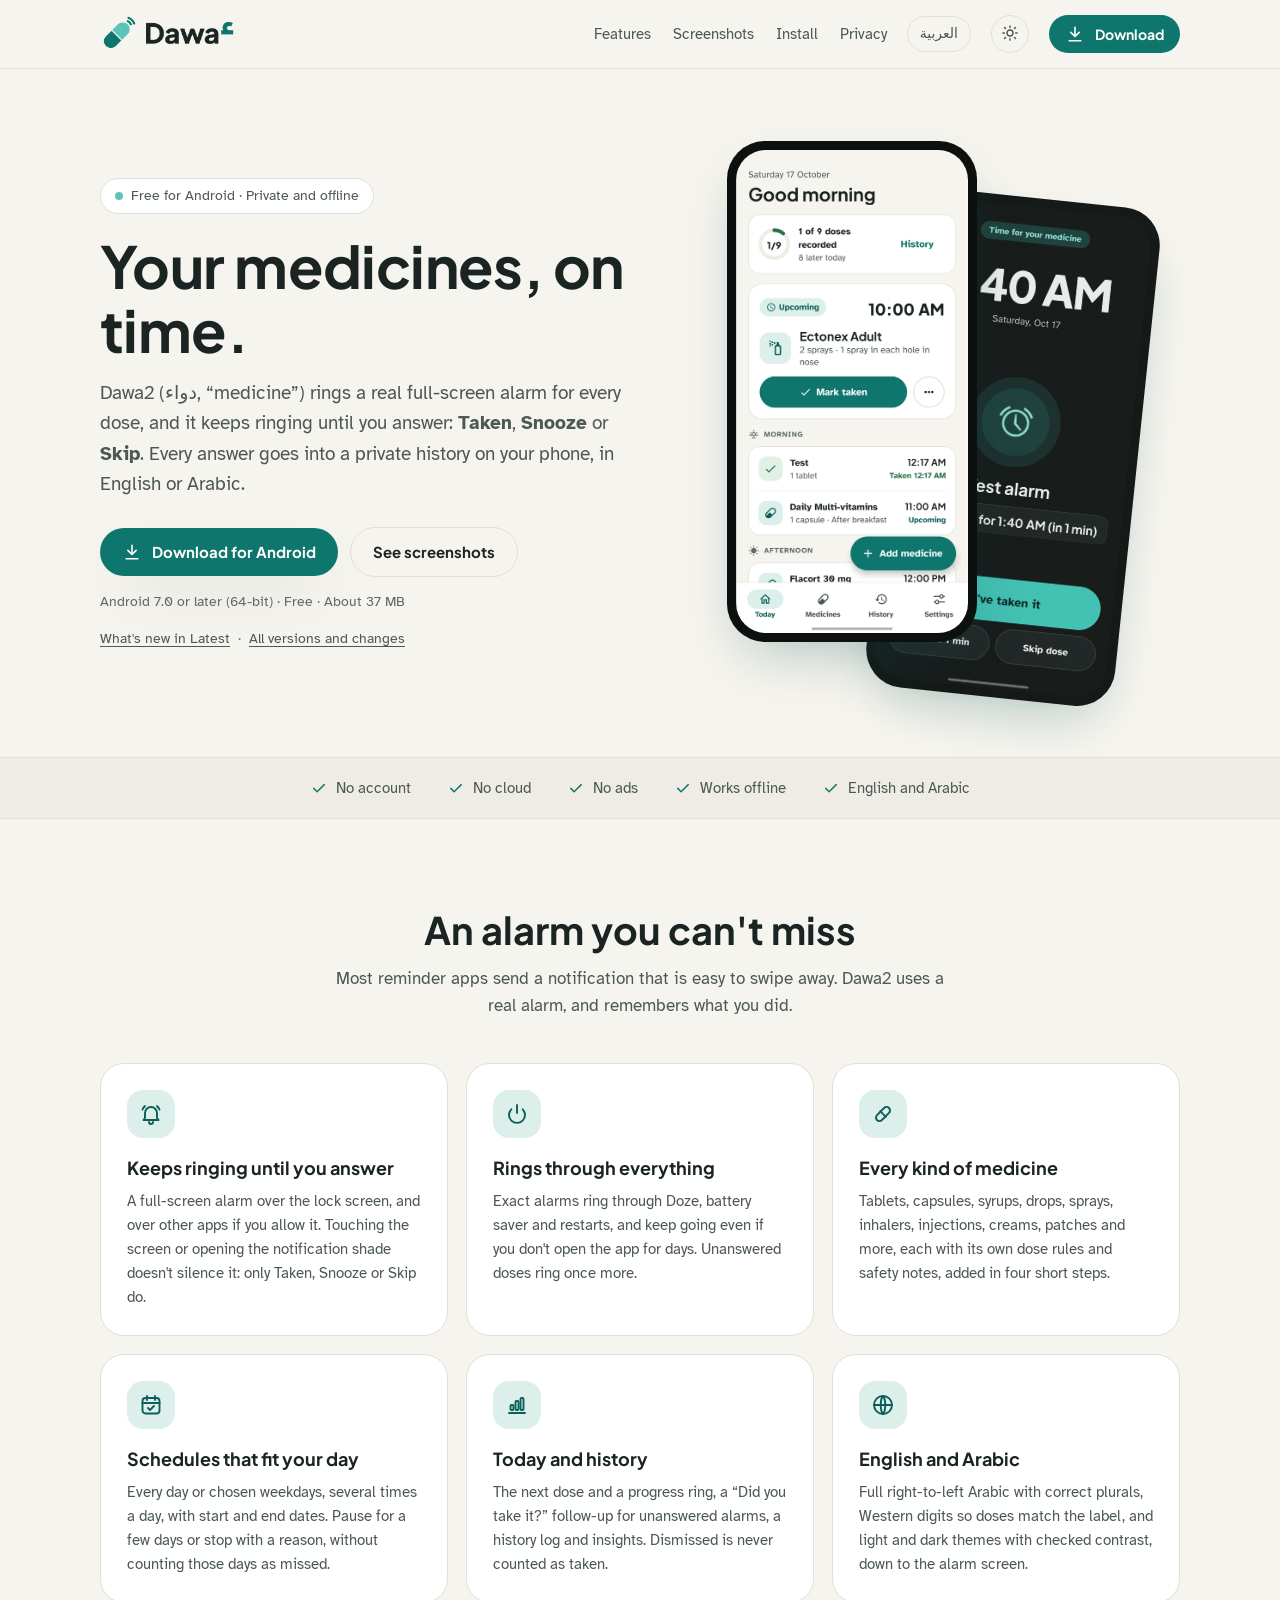
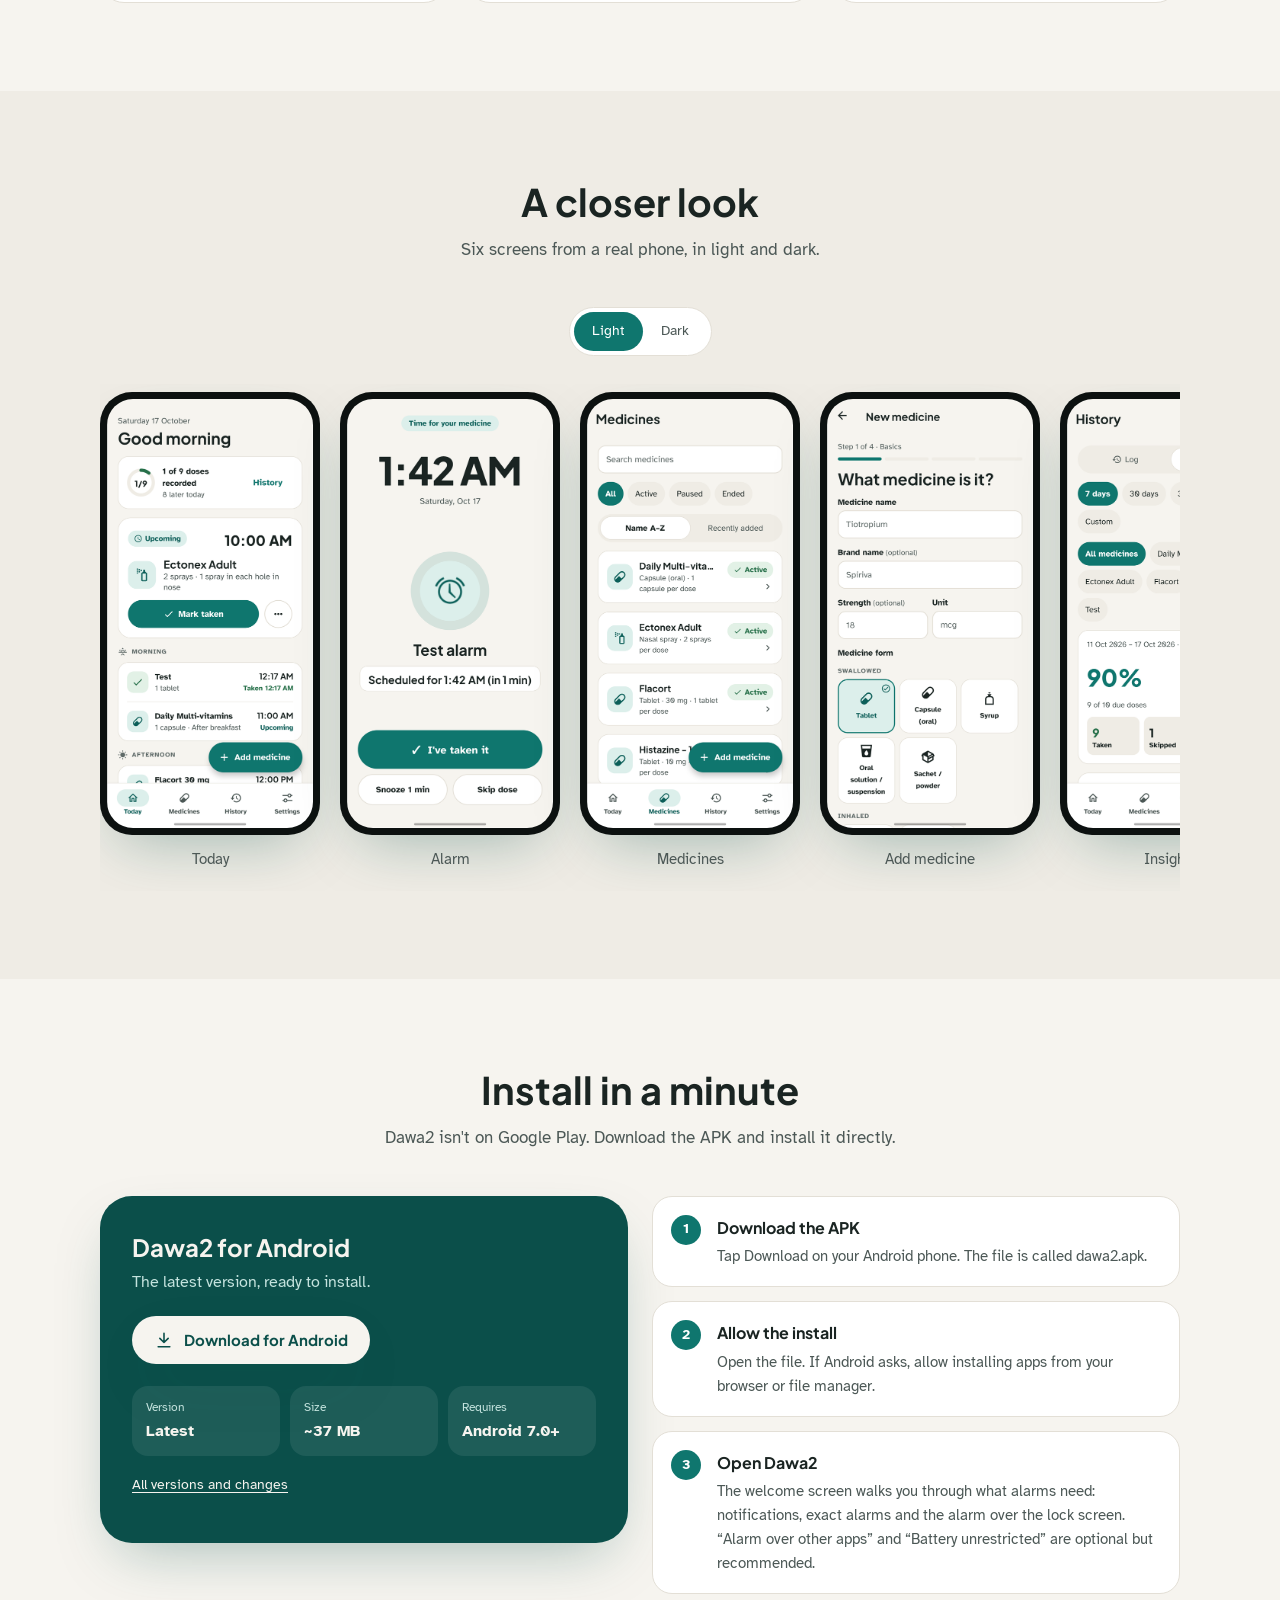
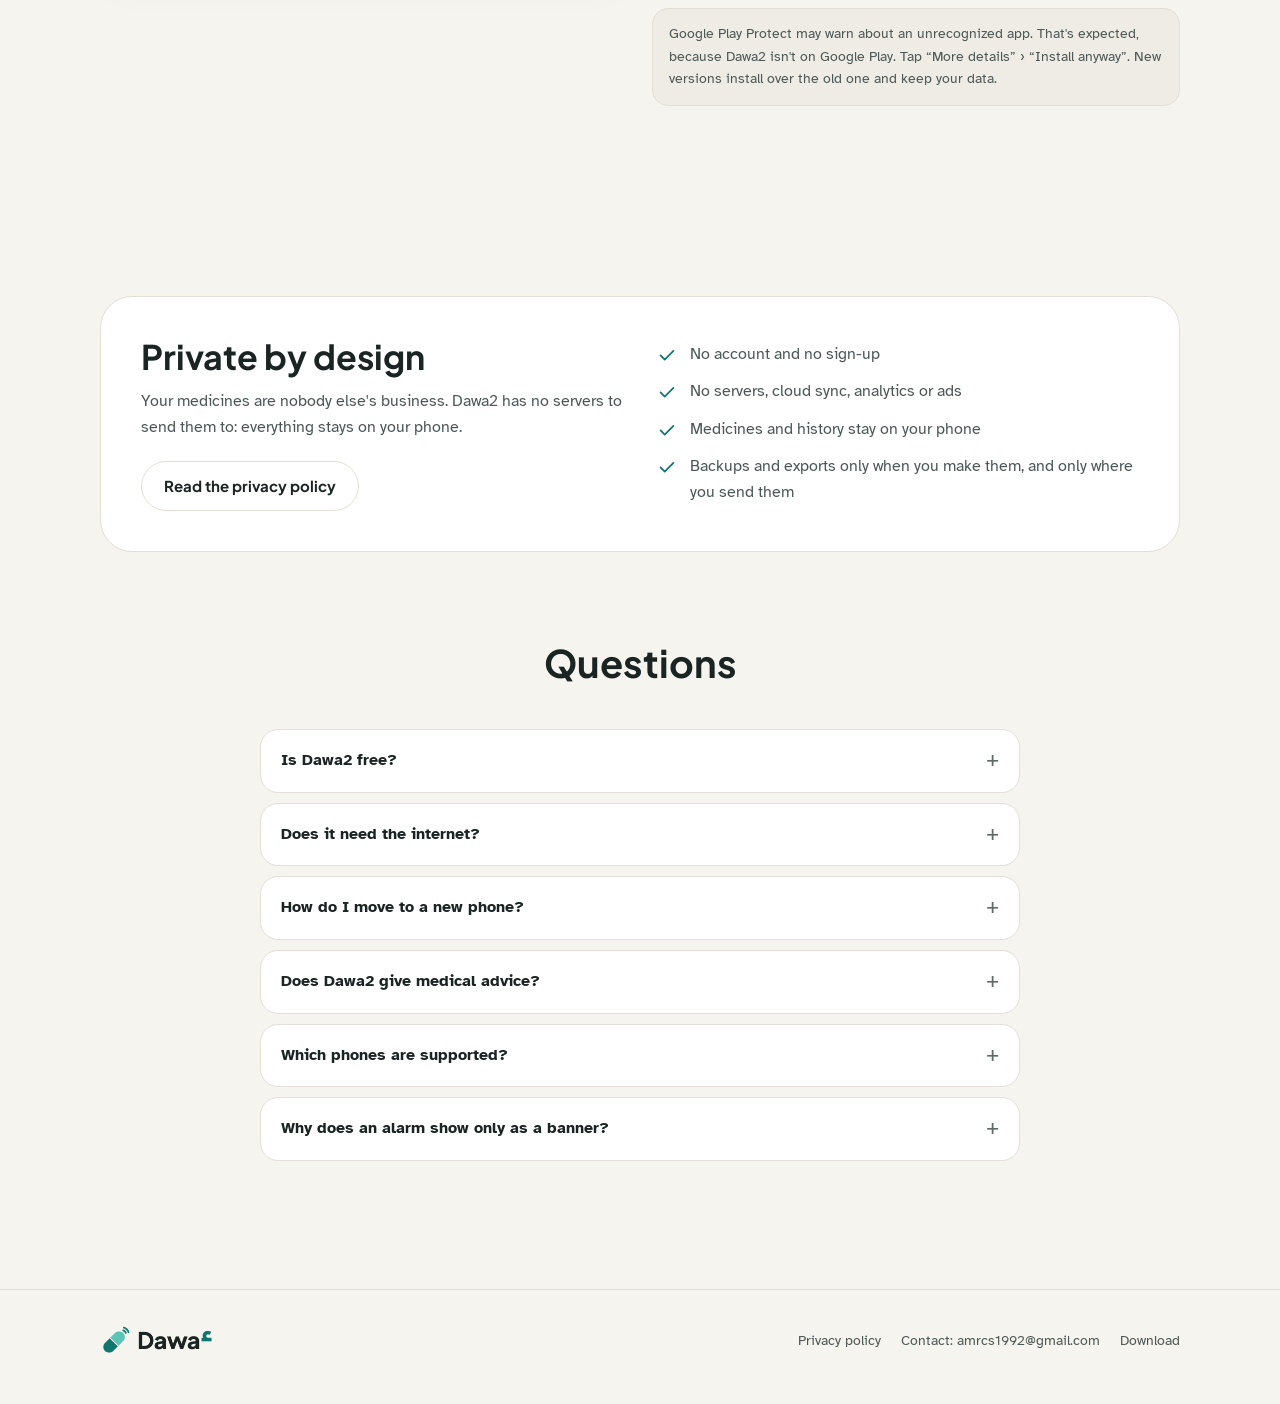
==== index.html @ da7f2ebf "Show APK size in decimal MB to match the page text" ====
<!doctype html>
<html lang="en" dir="ltr">
<head>
  <meta charset="utf-8">
  <meta name="viewport" content="width=device-width, initial-scale=1">
  <title>Dawa2 · Medication reminders with real alarms for Android</title>
  <meta name="description" content="Dawa2 is a free, private medication reminder for Android in English and Arabic. Real full-screen alarms that keep ringing until you answer. No account, no cloud.">
  <meta name="theme-color" content="#0F766E">
  <meta property="og:title" content="Dawa2 · Medication reminders with real alarms for Android">
  <meta property="og:description" content="Dawa2 is a free, private medication reminder for Android in English and Arabic. Real full-screen alarms that keep ringing until you answer. No account, no cloud.">
  <meta property="og:image" content="https://amrcs92.github.io/dawa2-site/assets/icon.png">
  <link rel="icon" href="assets/icon.png">
  <link rel="preconnect" href="https://fonts.googleapis.com">
  <link rel="preconnect" href="https://fonts.gstatic.com" crossorigin>
  <link href="https://fonts.googleapis.com/css2?family=Atkinson+Hyperlegible:wght@400;700&family=IBM+Plex+Sans+Arabic:wght@400;500;700&family=Plus+Jakarta+Sans:wght@700;800&display=swap" rel="stylesheet">
  <link rel="stylesheet" href="style.css">
  <script>try { const t = localStorage.getItem('theme'); if (t === 'light' || t === 'dark') document.documentElement.dataset.theme = t; } catch (e) {}</script>
</head>
<body>
  <header class="topbar">
    <div class="container">
      <a class="brand" href="./"><img class="logo-light" src="assets/logo-en-light.png" alt="Dawa2 · دواء"><img class="logo-dark" src="assets/logo-en-dark.png" alt="Dawa2 · دواء"></a>
      <nav class="links" aria-label="Sections"><a href="#features">Features</a><a href="#screenshots">Screenshots</a><a href="#install">Install</a><a href="#privacy">Privacy</a></nav>
      <a class="lang-switch" href="ar/" hreflang="ar">العربية</a>
      <button type="button" class="theme-toggle" aria-label="Switch light or dark" title="Switch light or dark"><span class="sun"><svg viewBox="0 0 24 24" fill="none" stroke="currentColor" stroke-width="1.9" stroke-linecap="round" stroke-linejoin="round" aria-hidden="true"><circle cx="12" cy="12" r="4"/><path d="M12 2.5v2M12 19.5v2M4.6 4.6 6 6M18 18l1.4 1.4M2.5 12h2M19.5 12h2M4.6 19.4 6 18M18 6l1.4-1.4"/></svg></span><span class="moon"><svg viewBox="0 0 24 24" fill="none" stroke="currentColor" stroke-width="1.9" stroke-linecap="round" stroke-linejoin="round" aria-hidden="true"><path d="M20 14.5A8 8 0 1 1 9.5 4a6.5 6.5 0 0 0 10.5 10.5z"/></svg></span></button>
      <a class="btn btn-primary btn-sm" href="https://github.com/amrcs92/dawa2-site/releases/latest/download/dawa2.apk"><svg viewBox="0 0 24 24" fill="none" stroke="currentColor" stroke-width="1.9" stroke-linecap="round" stroke-linejoin="round" aria-hidden="true"><path d="M12 4v11M7 10l5 5 5-5M5 20h14"/></svg>Download</a>
    </div>
  </header>

  <main>
    <section class="hero">
      <div class="container">
        <div>
          <span class="eyebrow"><span class="dot"></span>Free for Android · Private and offline</span>
          <h1>Your medicines, on time.</h1>
          <p class="lead">Dawa2 (<bdi>دواء</bdi>, “medicine”) rings a real full-screen alarm for every dose, and it keeps ringing until you answer: <strong>Taken</strong>, <strong>Snooze</strong> or <strong>Skip</strong>. Every answer goes into a private history on your phone, in English or Arabic.</p>
          <div class="cta">
            <a class="btn btn-primary" href="https://github.com/amrcs92/dawa2-site/releases/latest/download/dawa2.apk"><svg viewBox="0 0 24 24" fill="none" stroke="currentColor" stroke-width="1.9" stroke-linecap="round" stroke-linejoin="round" aria-hidden="true"><path d="M12 4v11M7 10l5 5 5-5M5 20h14"/></svg>Download for Android</a>
            <a class="btn btn-ghost" href="#screenshots">See screenshots</a>
          </div>
          <p class="meta">Android 7.0 or later (64-bit) · Free · About 37 MB</p>
          <p class="release-line"><a href="#whats-new">What's new in <span class="rel-v" dir="ltr">Latest</span></a><span aria-hidden="true">·</span><a href="https://github.com/amrcs92/dawa2-site/releases">All versions and changes</a></p>
        </div>
        <div class="phones" aria-hidden="true">
          <div class="phone back"><img src="assets/shots/en-dark-alarm.png" alt="" width="540" height="1125"></div>
          <div class="phone front"><img src="assets/shots/en-light-today.png" alt="" width="540" height="1125"></div>
        </div>
      </div>
    </section>

    <div class="trust"><div class="container"><ul><li><svg viewBox="0 0 24 24" fill="none" stroke="currentColor" stroke-width="1.9" stroke-linecap="round" stroke-linejoin="round" aria-hidden="true"><path d="m5 12.5 4.5 4.5L19 7.5"/></svg>No account</li><li><svg viewBox="0 0 24 24" fill="none" stroke="currentColor" stroke-width="1.9" stroke-linecap="round" stroke-linejoin="round" aria-hidden="true"><path d="m5 12.5 4.5 4.5L19 7.5"/></svg>No cloud</li><li><svg viewBox="0 0 24 24" fill="none" stroke="currentColor" stroke-width="1.9" stroke-linecap="round" stroke-linejoin="round" aria-hidden="true"><path d="m5 12.5 4.5 4.5L19 7.5"/></svg>No ads</li><li><svg viewBox="0 0 24 24" fill="none" stroke="currentColor" stroke-width="1.9" stroke-linecap="round" stroke-linejoin="round" aria-hidden="true"><path d="m5 12.5 4.5 4.5L19 7.5"/></svg>Works offline</li><li><svg viewBox="0 0 24 24" fill="none" stroke="currentColor" stroke-width="1.9" stroke-linecap="round" stroke-linejoin="round" aria-hidden="true"><path d="m5 12.5 4.5 4.5L19 7.5"/></svg>English and Arabic</li></ul></div></div>

    <section class="block" id="features">
      <div class="container">
        <div class="section-head"><h2>An alarm you can't miss</h2><p>Most reminder apps send a notification that is easy to swipe away. Dawa2 uses a real alarm, and remembers what you did.</p></div>
        <div class="features"><div class="feature"><div class="icon"><svg viewBox="0 0 24 24" fill="none" stroke="currentColor" stroke-width="1.9" stroke-linecap="round" stroke-linejoin="round" aria-hidden="true"><path d="M6 16V11a6 6 0 0 1 12 0v5l1.5 2h-15z"/><path d="M10 20a2 2 0 0 0 4 0"/><path d="M3.5 7.5A9 9 0 0 1 6 4M20.5 7.5A9 9 0 0 0 18 4"/></svg></div><h3>Keeps ringing until you answer</h3><p>A full-screen alarm over the lock screen, and over other apps if you allow it. Touching the screen or opening the notification shade doesn't silence it: only Taken, Snooze or Skip do.</p></div><div class="feature"><div class="icon"><svg viewBox="0 0 24 24" fill="none" stroke="currentColor" stroke-width="1.9" stroke-linecap="round" stroke-linejoin="round" aria-hidden="true"><path d="M12 3v8"/><path d="M6.3 7.3a8 8 0 1 0 11.4 0"/></svg></div><h3>Rings through everything</h3><p>Exact alarms ring through Doze, battery saver and restarts, and keep going even if you don't open the app for days. Unanswered doses ring once more.</p></div><div class="feature"><div class="icon"><svg viewBox="0 0 24 24" fill="none" stroke="currentColor" stroke-width="1.9" stroke-linecap="round" stroke-linejoin="round" aria-hidden="true"><rect x="3.5" y="8.5" width="17" height="7" rx="3.5" transform="rotate(-45 12 12)"/><path d="m9.2 9.2 5.6 5.6"/></svg></div><h3>Every kind of medicine</h3><p>Tablets, capsules, syrups, drops, sprays, inhalers, injections, creams, patches and more, each with its own dose rules and safety notes, added in four short steps.</p></div><div class="feature"><div class="icon"><svg viewBox="0 0 24 24" fill="none" stroke="currentColor" stroke-width="1.9" stroke-linecap="round" stroke-linejoin="round" aria-hidden="true"><rect x="3.5" y="5" width="17" height="15.5" rx="3"/><path d="M3.5 10h17M8 3v4M16 3v4"/><path d="m9 15 2 2 4-4"/></svg></div><h3>Schedules that fit your day</h3><p>Every day or chosen weekdays, several times a day, with start and end dates. Pause for a few days or stop with a reason, without counting those days as missed.</p></div><div class="feature"><div class="icon"><svg viewBox="0 0 24 24" fill="none" stroke="currentColor" stroke-width="1.9" stroke-linecap="round" stroke-linejoin="round" aria-hidden="true"><path d="M4 20h16"/><rect x="5.5" y="12" width="3" height="5" rx="1"/><rect x="10.5" y="8" width="3" height="9" rx="1"/><rect x="15.5" y="5" width="3" height="12" rx="1"/></svg></div><h3>Today and history</h3><p>The next dose and a progress ring, a “Did you take it?” follow-up for unanswered alarms, a history log and insights. Dismissed is never counted as taken.</p></div><div class="feature"><div class="icon"><svg viewBox="0 0 24 24" fill="none" stroke="currentColor" stroke-width="1.9" stroke-linecap="round" stroke-linejoin="round" aria-hidden="true"><circle cx="12" cy="12" r="9"/><path d="M3 12h18M12 3c3 3.2 3 14.8 0 18M12 3c-3 3.2-3 14.8 0 18"/></svg></div><h3>English and Arabic</h3><p>Full right-to-left Arabic with correct plurals, Western digits so doses match the label, and light and dark themes with checked contrast, down to the alarm screen.</p></div></div>
      </div>
    </section>

    <section class="block" id="screenshots" style="background: var(--bg2)">
      <div class="container">
        <div class="section-head"><h2>A closer look</h2><p>Six screens from a real phone, in light and dark.</p></div>
        <div class="gallery-bar"><div class="seg" role="group">
          <button type="button" data-theme="light" aria-pressed="true">Light</button>
          <button type="button" data-theme="dark" aria-pressed="false">Dark</button>
        </div></div>
        <div class="gallery"><figure><div class="phone"><img loading="lazy" src="assets/shots/en-light-today.png" data-light="assets/shots/en-light-today.png" data-dark="assets/shots/en-dark-today.png" alt="Today" width="540" height="1125"></div><figcaption>Today</figcaption></figure><figure><div class="phone"><img loading="lazy" src="assets/shots/en-light-alarm.png" data-light="assets/shots/en-light-alarm.png" data-dark="assets/shots/en-dark-alarm.png" alt="Alarm" width="540" height="1125"></div><figcaption>Alarm</figcaption></figure><figure><div class="phone"><img loading="lazy" src="assets/shots/en-light-medicines.png" data-light="assets/shots/en-light-medicines.png" data-dark="assets/shots/en-dark-medicines.png" alt="Medicines" width="540" height="1125"></div><figcaption>Medicines</figcaption></figure><figure><div class="phone"><img loading="lazy" src="assets/shots/en-light-add.png" data-light="assets/shots/en-light-add.png" data-dark="assets/shots/en-dark-add.png" alt="Add medicine" width="540" height="1125"></div><figcaption>Add medicine</figcaption></figure><figure><div class="phone"><img loading="lazy" src="assets/shots/en-light-insights.png" data-light="assets/shots/en-light-insights.png" data-dark="assets/shots/en-dark-insights.png" alt="Insights" width="540" height="1125"></div><figcaption>Insights</figcaption></figure><figure><div class="phone"><img loading="lazy" src="assets/shots/en-light-settings.png" data-light="assets/shots/en-light-settings.png" data-dark="assets/shots/en-dark-settings.png" alt="Settings" width="540" height="1125"></div><figcaption>Settings</figcaption></figure></div>
      </div>
    </section>

    <section class="block" id="install">
      <div class="container">
        <div class="section-head"><h2>Install in a minute</h2><p>Dawa2 isn't on Google Play. Download the APK and install it directly.</p></div>
        <div class="install">
          <div class="download-card">
            <h3>Dawa2 for Android</h3>
            <p>The latest version, ready to install.</p>
            <a class="btn btn-primary" href="https://github.com/amrcs92/dawa2-site/releases/latest/download/dawa2.apk"><svg viewBox="0 0 24 24" fill="none" stroke="currentColor" stroke-width="1.9" stroke-linecap="round" stroke-linejoin="round" aria-hidden="true"><path d="M12 4v11M7 10l5 5 5-5M5 20h14"/></svg>Download for Android</a>
            <dl class="facts">
              <div><dt>Version</dt><dd id="rel-version" dir="ltr">Latest</dd></div>
              <div><dt>Size</dt><dd id="rel-size" dir="ltr">~37 MB</dd></div>
              <div><dt>Requires</dt><dd>Android 7.0+</dd></div>
            </dl>
            <div class="whats-new" id="whats-new" hidden>
              <h4>What's new in <span class="rel-v" dir="ltr"></span></h4>
              <ul id="rel-news"></ul>
            </div>
            <p class="all-versions"><a href="https://github.com/amrcs92/dawa2-site/releases">All versions and changes</a></p>
            <p class="checksum" id="rel-sha-wrap" hidden>SHA-256: <code id="rel-sha"></code></p>
          </div>
          <div>
            <ol class="steps"><li><h4>Download the APK</h4><p>Tap Download on your Android phone. The file is called dawa2.apk.</p></li><li><h4>Allow the install</h4><p>Open the file. If Android asks, allow installing apps from your browser or file manager.</p></li><li><h4>Open Dawa2</h4><p>The welcome screen walks you through what alarms need: notifications, exact alarms and the alarm over the lock screen. “Alarm over other apps” and “Battery unrestricted” are optional but recommended.</p></li></ol>
            <p class="note">Google Play Protect may warn about an unrecognized app. That's expected, because Dawa2 isn't on Google Play. Tap “More details” › “Install anyway”. New versions install over the old one and keep your data.</p>
          </div>
        </div>
      </div>
    </section>

    <section class="block" id="privacy">
      <div class="container">
        <div class="privacy-band">
          <div>
            <h2>Private by design</h2>
            <p>Your medicines are nobody else's business. Dawa2 has no servers to send them to: everything stays on your phone.</p>
            <a class="btn btn-ghost" href="privacy.html">Read the privacy policy</a>
          </div>
          <ul class="checks"><li><svg viewBox="0 0 24 24" fill="none" stroke="currentColor" stroke-width="1.9" stroke-linecap="round" stroke-linejoin="round" aria-hidden="true"><path d="m5 12.5 4.5 4.5L19 7.5"/></svg><span>No account and no sign-up</span></li><li><svg viewBox="0 0 24 24" fill="none" stroke="currentColor" stroke-width="1.9" stroke-linecap="round" stroke-linejoin="round" aria-hidden="true"><path d="m5 12.5 4.5 4.5L19 7.5"/></svg><span>No servers, cloud sync, analytics or ads</span></li><li><svg viewBox="0 0 24 24" fill="none" stroke="currentColor" stroke-width="1.9" stroke-linecap="round" stroke-linejoin="round" aria-hidden="true"><path d="m5 12.5 4.5 4.5L19 7.5"/></svg><span>Medicines and history stay on your phone</span></li><li><svg viewBox="0 0 24 24" fill="none" stroke="currentColor" stroke-width="1.9" stroke-linecap="round" stroke-linejoin="round" aria-hidden="true"><path d="m5 12.5 4.5 4.5L19 7.5"/></svg><span>Backups and exports only when you make them, and only where you send them</span></li></ul>
        </div>
      </div>
    </section>

    <section class="block" style="padding-top: 0">
      <div class="container">
        <div class="section-head"><h2>Questions</h2></div>
        <div class="faq"><details><summary>Is Dawa2 free?</summary><p>Yes. No ads, no subscriptions and no in-app purchases.</p></details><details><summary>Does it need the internet?</summary><p>No. Dawa2 works fully offline and its own code makes no network requests.</p></details><details><summary>How do I move to a new phone?</summary><p>Use Settings › Back up everything and keep the file somewhere safe, then restore it on the new phone. Android's automatic backup is off, so uninstalling the app deletes your data.</p></details><details><summary>Does Dawa2 give medical advice?</summary><p>No. It records exactly what you enter and never suggests or changes doses.</p></details><details><summary>Which phones are supported?</summary><p>Android 7.0 or later on a 64-bit (arm64) phone, which covers almost every phone from recent years. Some brands hold apps back in the background; turning on “Battery unrestricted” keeps alarms on time.</p></details><details><summary>Why does an alarm show only as a banner?</summary><p>While you use your phone, Android shows alarms as a banner unless the app may display over other apps. Allow “Alarm over other apps” in Settings › Alarm readiness, and alarms take the whole screen.</p></details></div>
      </div>
    </section>
  </main>
  <footer>
    <div class="container">
      <a href="./"><img class="logo-light" src="assets/logo-en-light.png" alt="Dawa2 · دواء"><img class="logo-dark" src="assets/logo-en-dark.png" alt="Dawa2 · دواء"></a>
      <nav>
        <a href="privacy.html">Privacy policy</a>
        <a href="mailto:amrcs1992@gmail.com">Contact: amrcs1992@gmail.com</a>
        <a href="https://github.com/amrcs92/dawa2-site/releases/latest/download/dawa2.apk">Download</a>
      </nav>
    </div>
  </footer>
  <script>
    // Light / dark switch: starts from the phone's setting, remembers the visitor's choice.
    const isDark = () =>
      document.documentElement.dataset.theme
        ? document.documentElement.dataset.theme === 'dark'
        : matchMedia('(prefers-color-scheme: dark)').matches;
    document.querySelector('.theme-toggle').addEventListener('click', () => {
      const next = isDark() ? 'light' : 'dark';
      document.documentElement.dataset.theme = next;
      try { localStorage.setItem('theme', next); } catch (e) {}
      document.dispatchEvent(new CustomEvent('themechange', { detail: next }));
    });
  </script>

  <script>
    // Screenshot theme switch; it follows the page theme and can be changed on its own.
    const showShots = (theme) => {
      document.querySelectorAll('.seg button').forEach((x) => x.setAttribute('aria-pressed', String(x.dataset.theme === theme)));
      document.querySelectorAll('.gallery img').forEach((img) => (img.src = img.dataset[theme]));
    };
    document.querySelectorAll('.seg button').forEach((b) => b.addEventListener('click', () => showShots(b.dataset.theme)));
    if (isDark()) showShots('dark');
    document.addEventListener('themechange', (e) => showShots(e.detail));
    // Latest release facts (version, size, checksum) from GitHub; the page works without them.
    // Dawa2 shows Western digits in Arabic too, so doses and versions match the label.
    fetch('https://api.github.com/repos/amrcs92/dawa2-site/releases/latest')
      .then((r) => (r.ok ? r.json() : null))
      .then((rel) => {
        if (!rel) return;
        const ver = rel.tag_name.replace(/^v/, '');
        document.getElementById('rel-version').textContent = ver;
        document.querySelectorAll('.rel-v').forEach((el) => (el.textContent = ver));
        // What's new: release notes hold English bullets, then a '### بالعربية' list, then '---' and the checksum.
        const body = (rel.body || '').split(/\n---/)[0];
        const parts = body.split(/^###\s*بالعربية\s*$/m);
        const plain = (x) => x.replace(/\*\*|`/g, '').trim();
        const bullets = (s) => s.split('\n').filter((l) => /^\s*-\s/.test(l)).map((l) => plain(l.replace(/^\s*-\s/, '')));
        const items = bullets(parts[0]);
        if (items.length) {
          const ul = document.getElementById('rel-news');
          items.slice(0, 4).forEach((x) => {
            const li = document.createElement('li');
            li.textContent = x;
            ul.appendChild(li);
          });
          document.getElementById('whats-new').hidden = false;
        }
        const apk = (rel.assets || []).find((a) => a.name === 'dawa2.apk');
        if (apk) document.getElementById('rel-size').textContent = Math.round(apk.size / 1e6) + ' MB';
        const m = /SHA-256[^:]*:\s*`?([a-f0-9]{64})/i.exec(rel.body || '');
        if (m) {
          document.getElementById('rel-sha').textContent = m[1];
          document.getElementById('rel-sha-wrap').hidden = false;
        }
      })
      .catch(() => {});
  </script>
</body>
</html>
---- style.css ----
/* Dawa2 website. Brand tokens from the app's "Tend" palette (apps/mobile/src/ui/theme.ts). */
:root {
  --bg: #f6f4ef;
  --bg2: #efece5;
  --surface: #ffffff;
  --ink: #1a2422;
  --ink2: #4c5856;
  --ink3: #5f6a68;
  --line: #e3dfd6;
  --primary: #0f766e;
  --on-primary: #ffffff;
  --soft: #dcefeb;
  --on-soft: #0b5f59;
  --mint: #5ec4b6;
  --mint-ink: #0f766e;
  --hero: #0b4f4a;
  --hero-ink: #f6f4ef;
  --hero-ink2: #c4e3de;
  --shadow: 0 24px 60px -20px rgba(11, 79, 74, 0.35);
  --radius: 24px;
  --font-body: 'Atkinson Hyperlegible', 'Segoe UI', system-ui, sans-serif;
  --font-head: 'Plus Jakarta Sans', 'Segoe UI', system-ui, sans-serif;
  color-scheme: light dark;
}
:lang(ar) {
  --font-body: 'IBM Plex Sans Arabic', 'Segoe UI', system-ui, sans-serif;
  --font-head: 'IBM Plex Sans Arabic', 'Segoe UI', system-ui, sans-serif;
}
@media (prefers-color-scheme: dark) {
  :root:not([data-theme='light']) {
    --bg: #111615;
    --bg2: #161c1b;
    --surface: #1a201f;
    --ink: #e7ecea;
    --ink2: #b3bebb;
    --ink3: #94a09d;
    --line: #303938;
    --primary: #3cbfb1;
    --on-primary: #06211e;
    --soft: #173b37;
    --on-soft: #8fe0d5;
    --mint-ink: #3cbfb1;
    --hero: #173b37;
    --hero-ink: #e7ecea;
    --hero-ink2: #b3d6d0;
    --shadow: 0 24px 60px -24px rgba(0, 0, 0, 0.8);
  }
}
:root[data-theme='dark'] {
  --bg: #111615;
  --bg2: #161c1b;
  --surface: #1a201f;
  --ink: #e7ecea;
  --ink2: #b3bebb;
  --ink3: #94a09d;
  --line: #303938;
  --primary: #3cbfb1;
  --on-primary: #06211e;
  --soft: #173b37;
  --on-soft: #8fe0d5;
  --mint-ink: #3cbfb1;
  --hero: #173b37;
  --hero-ink: #e7ecea;
  --hero-ink2: #b3d6d0;
  --shadow: 0 24px 60px -24px rgba(0, 0, 0, 0.8);
}
:root[data-theme='light'] { color-scheme: light; }
:root[data-theme='dark'] { color-scheme: dark; }

* { box-sizing: border-box; }
html { -webkit-text-size-adjust: 100%; scroll-behavior: smooth; }
body {
  margin: 0;
  background: var(--bg);
  color: var(--ink);
  font-family: var(--font-body);
  line-height: 1.6;
}
img { max-width: 100%; height: auto; display: block; }
h1, h2, h3, h4, .btn, .brand { font-family: var(--font-head); }
a { color: inherit; }
.container { max-width: 1120px; margin: 0 auto; padding: 0 20px; }

/* ── Top bar ─────────────────────────────────────────── */
.topbar {
  position: sticky; top: 0; z-index: 10;
  background: color-mix(in srgb, var(--bg) 85%, transparent);
  backdrop-filter: blur(12px);
  border-bottom: 1px solid var(--line);
}
.topbar .container { display: flex; align-items: center; gap: 20px; height: 68px; }
.brand { display: flex; align-items: center; text-decoration: none; }
.brand img { height: 36px; width: auto; }
.logo-dark { display: none !important; }
@media (prefers-color-scheme: dark) {
  :root:not([data-theme='light']) .logo-light { display: none !important; }
  :root:not([data-theme='light']) .logo-dark { display: block !important; }
}
:root[data-theme='dark'] .logo-light { display: none !important; }
:root[data-theme='dark'] .logo-dark { display: block !important; }

/* Light / dark switch */
.theme-toggle {
  display: grid; place-items: center; width: 38px; height: 38px; flex: 0 0 38px; padding: 0;
  border: 1px solid var(--line); border-radius: 999px; background: transparent; color: var(--ink2); cursor: pointer;
}
.theme-toggle:hover { color: var(--ink); }
.theme-toggle svg { width: 18px; height: 18px; }
.theme-toggle .moon { display: none; }
@media (prefers-color-scheme: dark) {
  :root:not([data-theme='light']) .theme-toggle .sun { display: none; }
  :root:not([data-theme='light']) .theme-toggle .moon { display: block; }
}
:root[data-theme='dark'] .theme-toggle .sun { display: none; }
:root[data-theme='dark'] .theme-toggle .moon { display: block; }
.links { display: flex; gap: 22px; margin-inline-start: auto; }
.links a { text-decoration: none; color: var(--ink2); font-weight: 500; font-size: 15px; }
.links a:hover { color: var(--ink); }
.lang-switch {
  text-decoration: none; font-weight: 500; font-size: 14px; color: var(--ink2);
  border: 1px solid var(--line); border-radius: 999px; padding: 6px 12px;
}
.btn {
  display: inline-flex; align-items: center; gap: 10px; text-decoration: none;
  font-weight: 700; border-radius: 999px; padding: 12px 22px; font-size: 15px;
  transition: transform 0.15s ease, box-shadow 0.15s ease;
}
.btn:hover { transform: translateY(-1px); }
.btn-primary { background: var(--primary); color: var(--on-primary); box-shadow: var(--shadow); }
.btn-ghost { border: 1px solid var(--line); color: var(--ink); }
.btn-sm { padding: 8px 16px; font-size: 14px; box-shadow: none; }
.btn svg { width: 20px; height: 20px; }

/* ── Hero ────────────────────────────────────────────── */
.hero { padding: 72px 0 56px; overflow: hidden; }
.hero .container { display: grid; grid-template-columns: 1.05fr 1fr; gap: 48px; align-items: center; }
.eyebrow {
  display: inline-flex; align-items: center; gap: 8px; font-size: 14px; font-weight: 500;
  color: var(--ink2); background: var(--surface); border: 1px solid var(--line);
  border-radius: 999px; padding: 6px 14px;
}
.eyebrow .dot { width: 8px; height: 8px; border-radius: 50%; background: var(--mint); }
h1 { font-size: clamp(36px, 5.4vw, 58px); line-height: 1.1; margin: 20px 0 16px; letter-spacing: -0.01em; }
[dir='rtl'] h1 { line-height: 1.3; letter-spacing: 0; }
.lead { font-size: clamp(17px, 2vw, 19px); color: var(--ink2); max-width: 560px; margin: 0 0 28px; }
.cta { display: flex; flex-wrap: wrap; gap: 12px; align-items: center; }
.meta { margin-top: 14px; font-size: 14px; color: var(--ink3); }
.phones { position: relative; height: 560px; }
.phone {
  position: absolute; width: 250px; border-radius: 38px; padding: 9px;
  background: #0c1110; box-shadow: var(--shadow);
}
.phone img { border-radius: 30px; }
.phone.front { inset-inline-start: 10%; top: 0; z-index: 2; }
.phone.back { inset-inline-start: 42%; top: 56px; transform: rotate(6deg); opacity: 0.96; }
[dir='rtl'] .phone.back { transform: rotate(-6deg); }

/* ── Trust strip ─────────────────────────────────────── */
.trust { border-block: 1px solid var(--line); background: var(--bg2); }
.trust ul {
  list-style: none; margin: 0; padding: 18px 0; display: flex; flex-wrap: wrap;
  justify-content: center; gap: 12px 36px;
}
.trust li { display: flex; align-items: center; gap: 8px; color: var(--ink2); font-weight: 500; font-size: 15px; }
.trust svg { width: 18px; height: 18px; color: var(--mint-ink); }

/* ── Sections ────────────────────────────────────────── */
section.block { padding: 88px 0; }
.section-head { max-width: 640px; margin: 0 auto 44px; text-align: center; }
.section-head h2 { font-size: clamp(28px, 3.6vw, 38px); line-height: 1.2; margin: 0 0 12px; }
.section-head p { color: var(--ink2); margin: 0; font-size: 17px; }
.features { display: grid; grid-template-columns: repeat(3, 1fr); gap: 18px; }
.feature {
  background: var(--surface); border: 1px solid var(--line); border-radius: var(--radius); padding: 26px;
}
.feature .icon {
  width: 48px; height: 48px; border-radius: 16px; display: grid; place-items: center;
  background: var(--soft); color: var(--on-soft); margin-bottom: 16px;
}
.feature .icon svg { width: 24px; height: 24px; }
.feature h3 { margin: 0 0 6px; font-size: 18px; }
.feature p { margin: 0; color: var(--ink2); font-size: 15px; }

/* ── Gallery ─────────────────────────────────────────── */
.gallery-bar { display: flex; justify-content: center; margin-bottom: 28px; }
.seg { display: inline-flex; border: 1px solid var(--line); border-radius: 999px; padding: 4px; background: var(--surface); }
.seg button {
  font: inherit; font-size: 14px; font-weight: 500; border: 0; background: transparent; color: var(--ink2);
  padding: 8px 18px; border-radius: 999px; cursor: pointer;
}
.seg button[aria-pressed='true'] { background: var(--primary); color: var(--on-primary); }
.gallery { display: flex; gap: 20px; overflow-x: auto; padding: 8px 4px 20px; scroll-snap-type: x mandatory; }
.gallery figure { margin: 0; flex: 0 0 220px; scroll-snap-align: start; text-align: center; }
.gallery .phone { position: static; width: 220px; padding: 7px; border-radius: 32px; }
.gallery .phone img { border-radius: 26px; }
.gallery figcaption { margin-top: 12px; font-weight: 500; color: var(--ink2); font-size: 15px; }

/* ── Install ─────────────────────────────────────────── */
.install { display: grid; grid-template-columns: 1fr 1fr; gap: 24px; align-items: start; }
.download-card {
  background: var(--hero); color: var(--hero-ink); border-radius: 32px; padding: 32px; box-shadow: var(--shadow);
}
.download-card h3 { margin: 0 0 4px; font-size: 24px; }
.download-card p { color: var(--hero-ink2); margin: 0 0 20px; }
.download-card .btn-primary { background: var(--hero-ink); color: var(--hero); }
.facts { display: grid; grid-template-columns: repeat(3, 1fr); gap: 10px; margin: 22px 0 18px; }
.facts div { background: rgba(255, 255, 255, 0.08); border-radius: 16px; padding: 12px 14px; }
.facts dt { font-size: 12px; color: var(--hero-ink2); }
.facts dd { margin: 2px 0 0; font-weight: 700; }
.checksum { font-size: 12px; color: var(--hero-ink2); word-break: break-all; }
.checksum code { font-family: ui-monospace, Menlo, Consolas, monospace; }
.steps { list-style: none; margin: 0; padding: 0; display: grid; gap: 14px; counter-reset: step; }
.steps li {
  counter-increment: step; background: var(--surface); border: 1px solid var(--line); border-radius: 20px;
  padding: 18px 20px 18px 64px; position: relative;
}
[dir='rtl'] .steps li { padding: 18px 64px 18px 20px; }
.steps li::before {
  content: counter(step); position: absolute; inset-inline-start: 18px; top: 18px; width: 30px; height: 30px;
  border-radius: 50%; display: grid; place-items: center; background: var(--primary); color: var(--on-primary);
  font-weight: 700; font-size: 14px;
}
.steps h4 { margin: 0 0 4px; font-size: 16px; }
.steps p { margin: 0; color: var(--ink2); font-size: 15px; }
.note {
  margin-top: 14px; padding: 14px 16px; border-radius: 16px; background: var(--bg2);
  color: var(--ink2); font-size: 14px; border: 1px solid var(--line);
}

/* ── Privacy band ────────────────────────────────────── */
.privacy-band {
  background: var(--surface); border: 1px solid var(--line); border-radius: 32px; padding: 40px;
  display: grid; grid-template-columns: 1fr 1fr; gap: 32px; align-items: center;
}
.privacy-band h2 { font-size: clamp(26px, 3.2vw, 34px); margin: 0 0 12px; line-height: 1.2; }
.privacy-band p { color: var(--ink2); margin: 0 0 20px; }
.checks { list-style: none; margin: 0; padding: 0; display: grid; gap: 12px; }
.checks li { display: flex; gap: 12px; align-items: flex-start; color: var(--ink2); }
.checks svg { flex: 0 0 22px; width: 22px; height: 22px; color: var(--mint-ink); margin-top: 2px; }

/* ── FAQ ─────────────────────────────────────────────── */
.faq { max-width: 760px; margin: 0 auto; display: grid; gap: 10px; }
.faq details { background: var(--surface); border: 1px solid var(--line); border-radius: 18px; padding: 4px 20px; }
.faq summary { cursor: pointer; font-weight: 700; padding: 14px 0; list-style: none; display: flex; justify-content: space-between; gap: 12px; }
.faq summary::-webkit-details-marker { display: none; }
.faq summary::after { content: '+'; color: var(--ink3); font-weight: 400; font-size: 22px; line-height: 1; }
.faq details[open] summary::after { content: '–'; }
.faq p { margin: 0 0 16px; color: var(--ink2); }

/* ── Footer ──────────────────────────────────────────── */
footer { border-top: 1px solid var(--line); padding: 36px 0 48px; margin-top: 40px; }
footer .container { display: flex; flex-wrap: wrap; gap: 16px 32px; align-items: center; justify-content: space-between; }
footer img { height: 30px; width: auto; }
footer nav { display: flex; flex-wrap: wrap; gap: 20px; }
footer a { color: var(--ink2); text-decoration: none; font-size: 14px; }
footer a:hover { color: var(--ink); }
footer small { color: var(--ink3); width: 100%; }

/* ── Policy page ─────────────────────────────────────── */
.policy { max-width: 780px; margin: 0 auto; padding: 56px 20px 24px; }
.policy h1 { font-size: clamp(32px, 4.6vw, 44px); margin-top: 0; }
.policy h2 { font-size: 22px; margin: 36px 0 8px; padding-top: 20px; border-top: 1px solid var(--line); }
.policy p, .policy li { color: var(--ink2); }
.policy a { color: var(--primary); }
.policy code { font-size: 0.92em; }

/* ── Responsive ──────────────────────────────────────── */
@media (max-width: 900px) {
  .hero .container, .install, .privacy-band { grid-template-columns: 1fr; }
  .phones { height: 480px; max-width: 420px; margin: 0 auto; width: 100%; }
  .phone { width: 210px; }
  .features { grid-template-columns: 1fr 1fr; }
  .links { display: none; }
  .topbar .lang-switch { margin-inline-start: auto; }
  .topbar .container { gap: 12px; }
}
@media (max-width: 560px) {
  .features { grid-template-columns: 1fr; }
  .facts { grid-template-columns: 1fr 1fr; }
  section.block { padding: 64px 0; }
  .hero { padding-top: 48px; }
  .privacy-band { padding: 28px 22px; }
  .topbar .btn-sm { display: none; }
}

/* Release line under the hero button, and What's new in the download card */
.release-line { margin-top: 6px; font-size: 14px; display: flex; flex-wrap: wrap; gap: 8px; color: var(--ink3); }
.release-line a { color: var(--ink2); text-decoration: underline; text-underline-offset: 3px; }
.whats-new { background: rgba(255, 255, 255, 0.08); border-radius: 16px; padding: 14px 16px; margin: 0 0 14px; }
.whats-new h4 { margin: 0 0 8px; font-size: 15px; }
.whats-new ul { margin: 0; padding-inline-start: 20px; color: var(--hero-ink2); font-size: 14px; line-height: 1.6; }
.whats-new li + li { margin-top: 4px; }
.download-card .all-versions { margin: 0 0 14px; font-size: 14px; }
.download-card .all-versions a { color: var(--hero-ink); text-decoration: underline; text-underline-offset: 3px; }
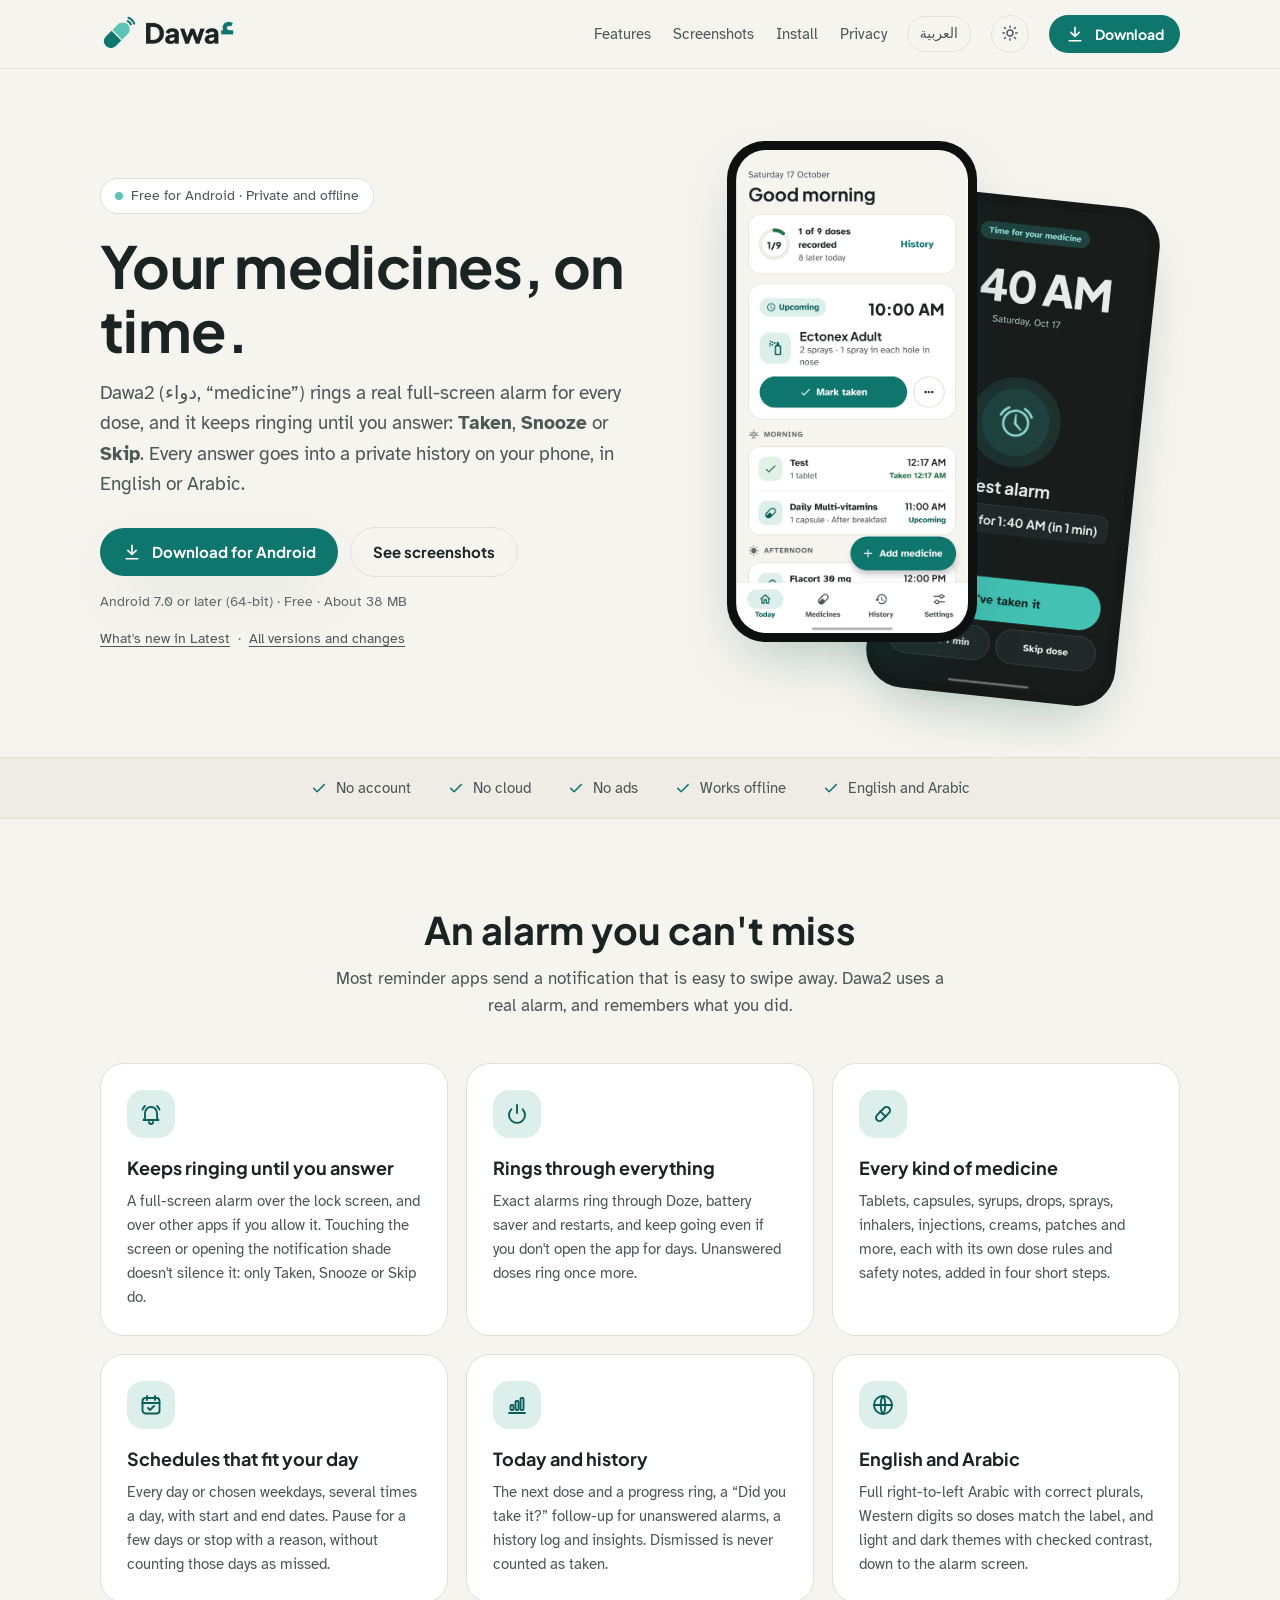
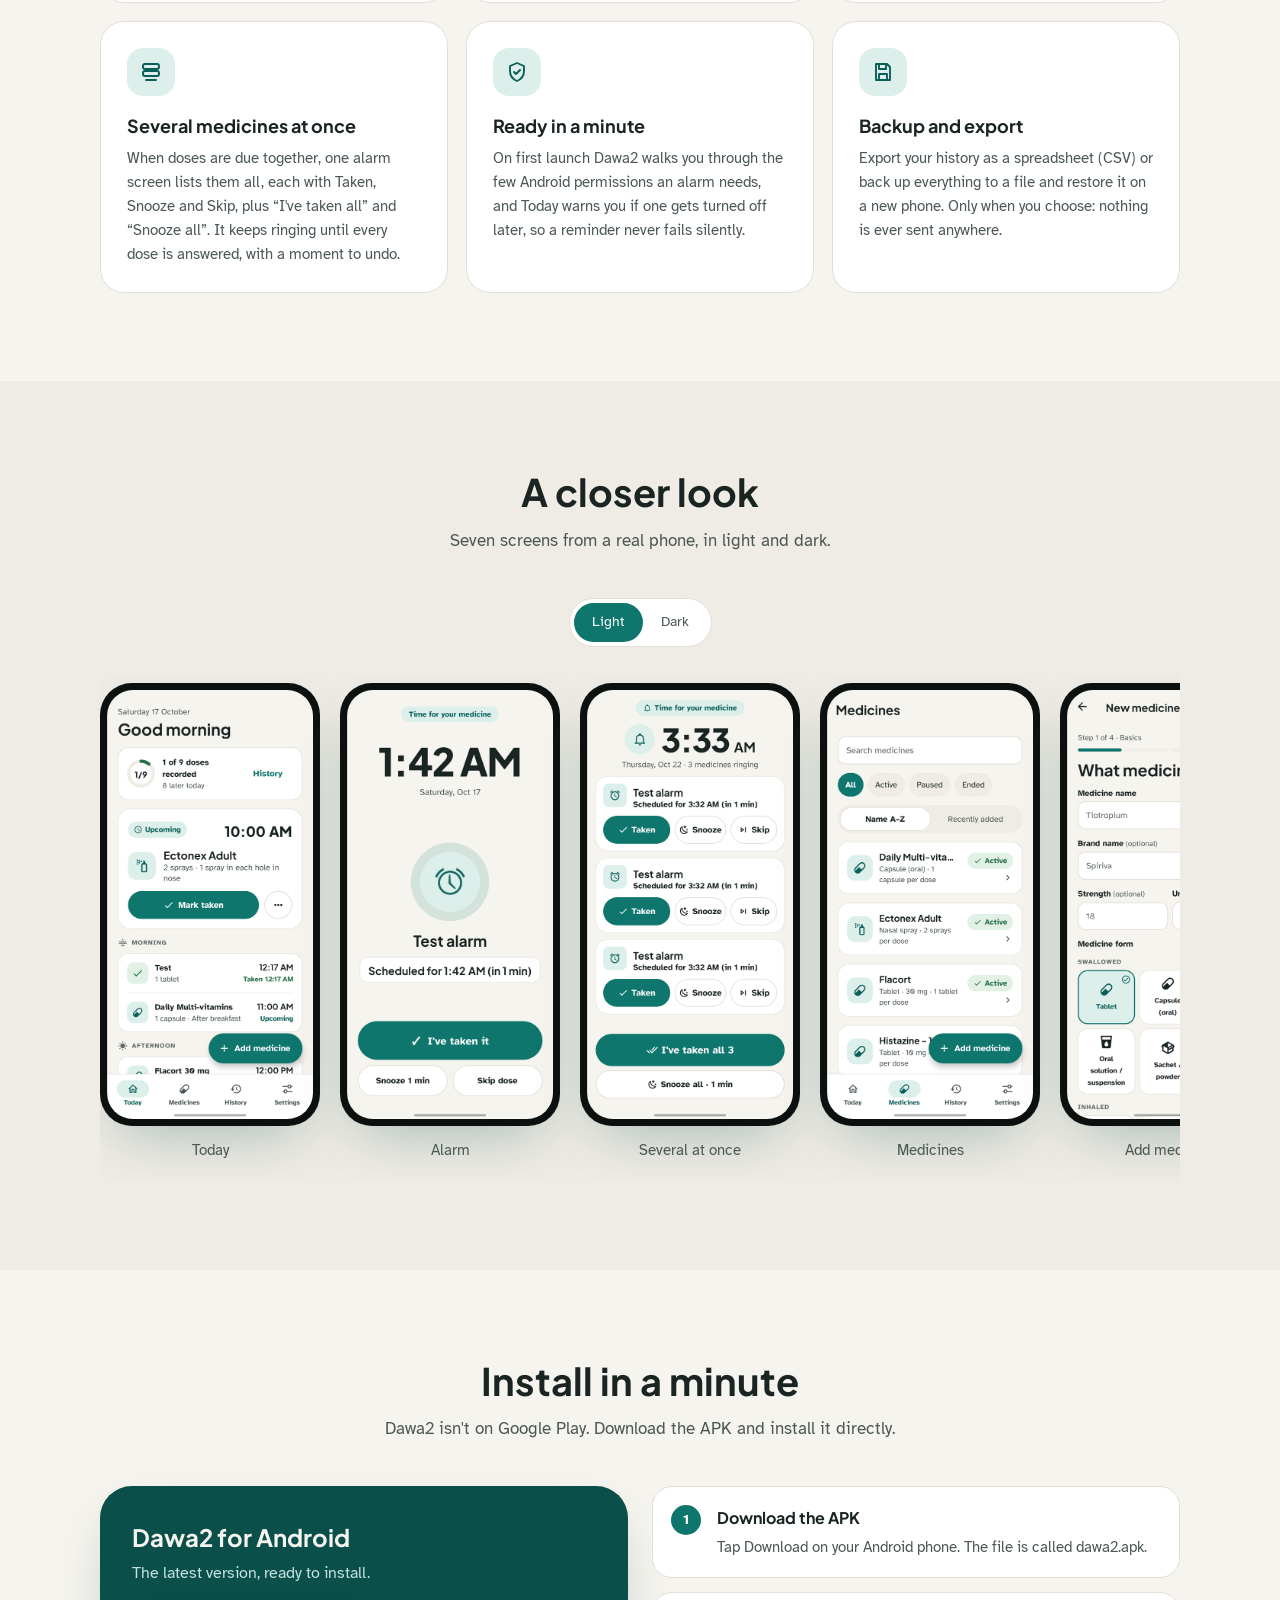
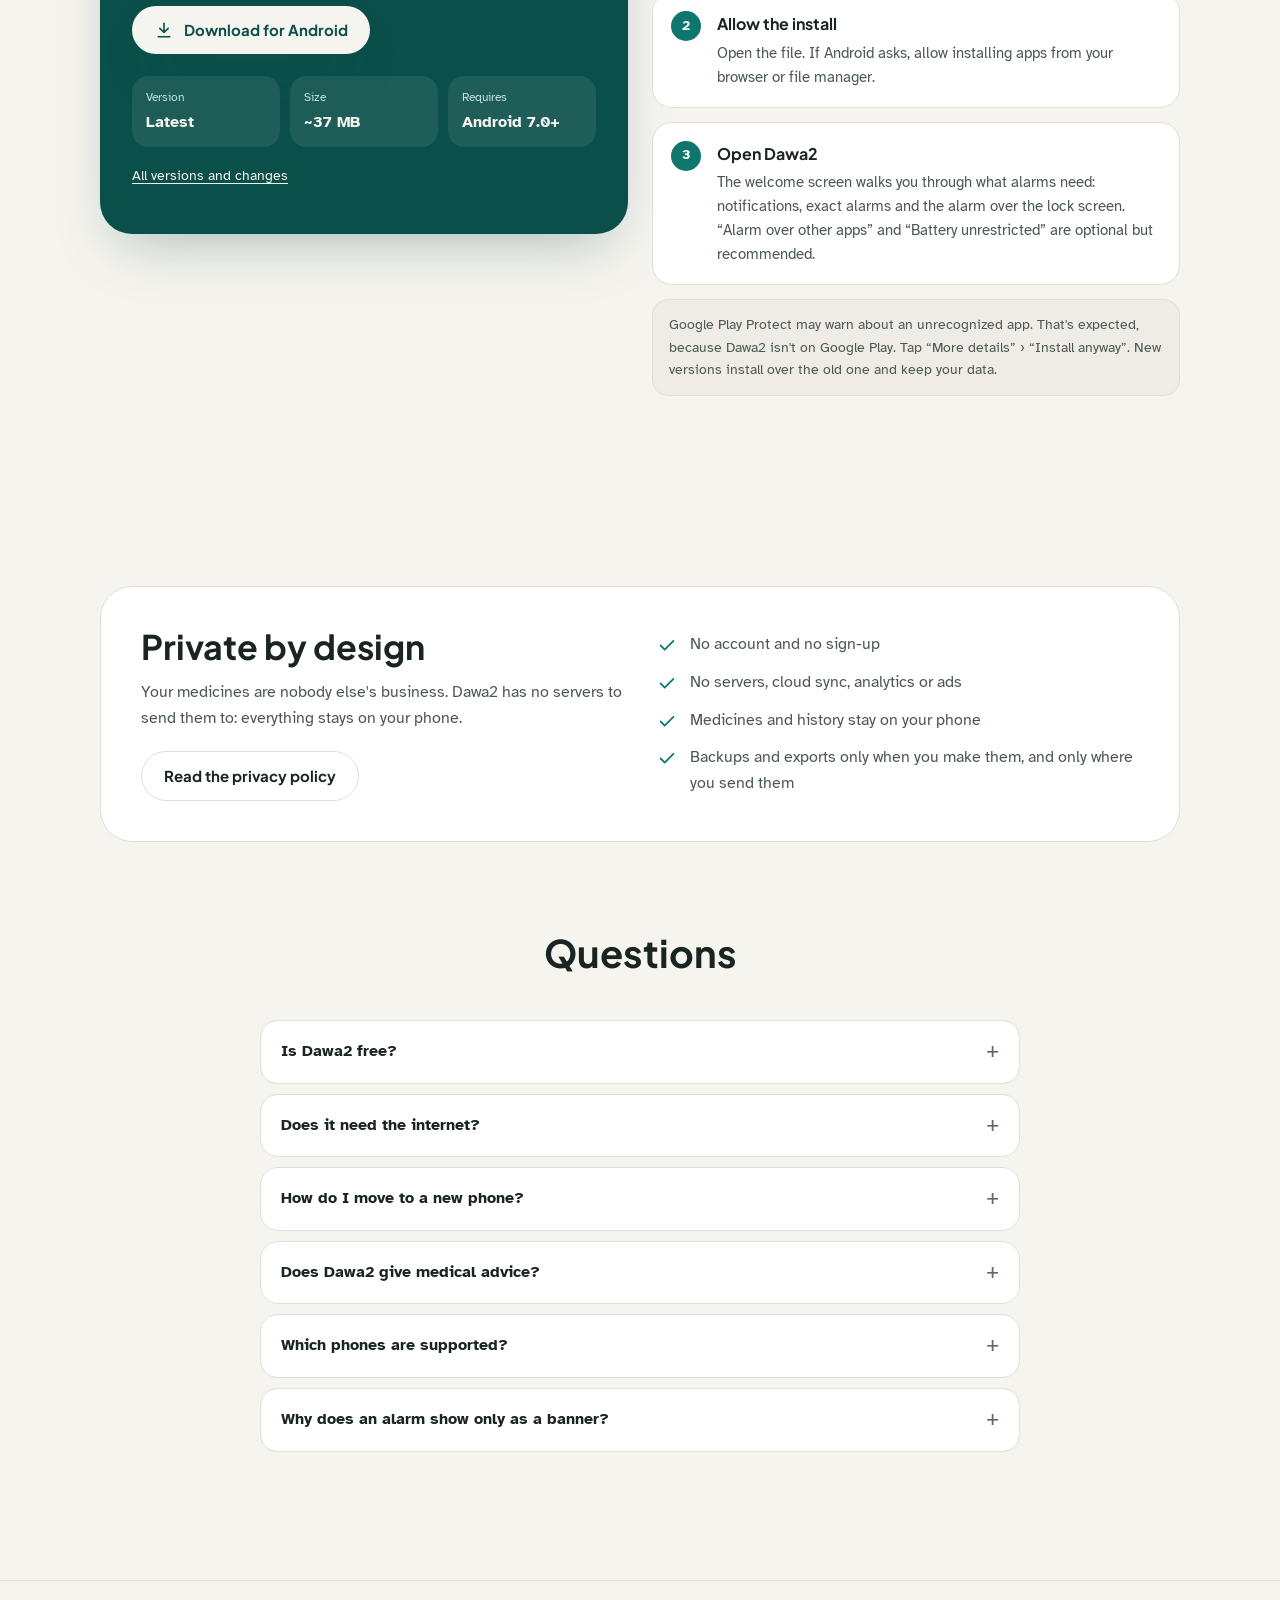
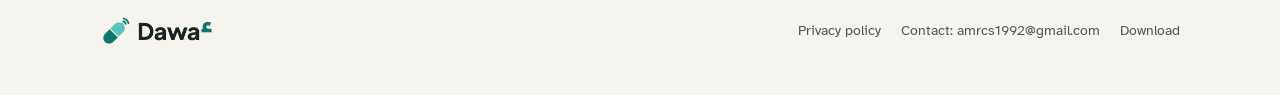
==== commit 91e2981e: "Combined-alarm screenshots and three new feature cards Adds the several-medicines alarm screen to th" ====
--- a/index.html
+++ b/index.html
@@ -38,7 +38,7 @@
             <a class="btn btn-primary" href="https://github.com/amrcs92/dawa2-site/releases/latest/download/dawa2.apk"><svg viewBox="0 0 24 24" fill="none" stroke="currentColor" stroke-width="1.9" stroke-linecap="round" stroke-linejoin="round" aria-hidden="true"><path d="M12 4v11M7 10l5 5 5-5M5 20h14"/></svg>Download for Android</a>
             <a class="btn btn-ghost" href="#screenshots">See screenshots</a>
           </div>
-          <p class="meta">Android 7.0 or later (64-bit) · Free · About 37 MB</p>
+          <p class="meta">Android 7.0 or later (64-bit) · Free · About 38 MB</p>
           <p class="release-line"><a href="#whats-new">What's new in <span class="rel-v" dir="ltr">Latest</span></a><span aria-hidden="true">·</span><a href="https://github.com/amrcs92/dawa2-site/releases">All versions and changes</a></p>
         </div>
         <div class="phones" aria-hidden="true">
@@ -53,18 +53,18 @@
     <section class="block" id="features">
       <div class="container">
         <div class="section-head"><h2>An alarm you can't miss</h2><p>Most reminder apps send a notification that is easy to swipe away. Dawa2 uses a real alarm, and remembers what you did.</p></div>
-        <div class="features"><div class="feature"><div class="icon"><svg viewBox="0 0 24 24" fill="none" stroke="currentColor" stroke-width="1.9" stroke-linecap="round" stroke-linejoin="round" aria-hidden="true"><path d="M6 16V11a6 6 0 0 1 12 0v5l1.5 2h-15z"/><path d="M10 20a2 2 0 0 0 4 0"/><path d="M3.5 7.5A9 9 0 0 1 6 4M20.5 7.5A9 9 0 0 0 18 4"/></svg></div><h3>Keeps ringing until you answer</h3><p>A full-screen alarm over the lock screen, and over other apps if you allow it. Touching the screen or opening the notification shade doesn't silence it: only Taken, Snooze or Skip do.</p></div><div class="feature"><div class="icon"><svg viewBox="0 0 24 24" fill="none" stroke="currentColor" stroke-width="1.9" stroke-linecap="round" stroke-linejoin="round" aria-hidden="true"><path d="M12 3v8"/><path d="M6.3 7.3a8 8 0 1 0 11.4 0"/></svg></div><h3>Rings through everything</h3><p>Exact alarms ring through Doze, battery saver and restarts, and keep going even if you don't open the app for days. Unanswered doses ring once more.</p></div><div class="feature"><div class="icon"><svg viewBox="0 0 24 24" fill="none" stroke="currentColor" stroke-width="1.9" stroke-linecap="round" stroke-linejoin="round" aria-hidden="true"><rect x="3.5" y="8.5" width="17" height="7" rx="3.5" transform="rotate(-45 12 12)"/><path d="m9.2 9.2 5.6 5.6"/></svg></div><h3>Every kind of medicine</h3><p>Tablets, capsules, syrups, drops, sprays, inhalers, injections, creams, patches and more, each with its own dose rules and safety notes, added in four short steps.</p></div><div class="feature"><div class="icon"><svg viewBox="0 0 24 24" fill="none" stroke="currentColor" stroke-width="1.9" stroke-linecap="round" stroke-linejoin="round" aria-hidden="true"><rect x="3.5" y="5" width="17" height="15.5" rx="3"/><path d="M3.5 10h17M8 3v4M16 3v4"/><path d="m9 15 2 2 4-4"/></svg></div><h3>Schedules that fit your day</h3><p>Every day or chosen weekdays, several times a day, with start and end dates. Pause for a few days or stop with a reason, without counting those days as missed.</p></div><div class="feature"><div class="icon"><svg viewBox="0 0 24 24" fill="none" stroke="currentColor" stroke-width="1.9" stroke-linecap="round" stroke-linejoin="round" aria-hidden="true"><path d="M4 20h16"/><rect x="5.5" y="12" width="3" height="5" rx="1"/><rect x="10.5" y="8" width="3" height="9" rx="1"/><rect x="15.5" y="5" width="3" height="12" rx="1"/></svg></div><h3>Today and history</h3><p>The next dose and a progress ring, a “Did you take it?” follow-up for unanswered alarms, a history log and insights. Dismissed is never counted as taken.</p></div><div class="feature"><div class="icon"><svg viewBox="0 0 24 24" fill="none" stroke="currentColor" stroke-width="1.9" stroke-linecap="round" stroke-linejoin="round" aria-hidden="true"><circle cx="12" cy="12" r="9"/><path d="M3 12h18M12 3c3 3.2 3 14.8 0 18M12 3c-3 3.2-3 14.8 0 18"/></svg></div><h3>English and Arabic</h3><p>Full right-to-left Arabic with correct plurals, Western digits so doses match the label, and light and dark themes with checked contrast, down to the alarm screen.</p></div></div>
+        <div class="features"><div class="feature"><div class="icon"><svg viewBox="0 0 24 24" fill="none" stroke="currentColor" stroke-width="1.9" stroke-linecap="round" stroke-linejoin="round" aria-hidden="true"><path d="M6 16V11a6 6 0 0 1 12 0v5l1.5 2h-15z"/><path d="M10 20a2 2 0 0 0 4 0"/><path d="M3.5 7.5A9 9 0 0 1 6 4M20.5 7.5A9 9 0 0 0 18 4"/></svg></div><h3>Keeps ringing until you answer</h3><p>A full-screen alarm over the lock screen, and over other apps if you allow it. Touching the screen or opening the notification shade doesn't silence it: only Taken, Snooze or Skip do.</p></div><div class="feature"><div class="icon"><svg viewBox="0 0 24 24" fill="none" stroke="currentColor" stroke-width="1.9" stroke-linecap="round" stroke-linejoin="round" aria-hidden="true"><path d="M12 3v8"/><path d="M6.3 7.3a8 8 0 1 0 11.4 0"/></svg></div><h3>Rings through everything</h3><p>Exact alarms ring through Doze, battery saver and restarts, and keep going even if you don't open the app for days. Unanswered doses ring once more.</p></div><div class="feature"><div class="icon"><svg viewBox="0 0 24 24" fill="none" stroke="currentColor" stroke-width="1.9" stroke-linecap="round" stroke-linejoin="round" aria-hidden="true"><rect x="3.5" y="8.5" width="17" height="7" rx="3.5" transform="rotate(-45 12 12)"/><path d="m9.2 9.2 5.6 5.6"/></svg></div><h3>Every kind of medicine</h3><p>Tablets, capsules, syrups, drops, sprays, inhalers, injections, creams, patches and more, each with its own dose rules and safety notes, added in four short steps.</p></div><div class="feature"><div class="icon"><svg viewBox="0 0 24 24" fill="none" stroke="currentColor" stroke-width="1.9" stroke-linecap="round" stroke-linejoin="round" aria-hidden="true"><rect x="3.5" y="5" width="17" height="15.5" rx="3"/><path d="M3.5 10h17M8 3v4M16 3v4"/><path d="m9 15 2 2 4-4"/></svg></div><h3>Schedules that fit your day</h3><p>Every day or chosen weekdays, several times a day, with start and end dates. Pause for a few days or stop with a reason, without counting those days as missed.</p></div><div class="feature"><div class="icon"><svg viewBox="0 0 24 24" fill="none" stroke="currentColor" stroke-width="1.9" stroke-linecap="round" stroke-linejoin="round" aria-hidden="true"><path d="M4 20h16"/><rect x="5.5" y="12" width="3" height="5" rx="1"/><rect x="10.5" y="8" width="3" height="9" rx="1"/><rect x="15.5" y="5" width="3" height="12" rx="1"/></svg></div><h3>Today and history</h3><p>The next dose and a progress ring, a “Did you take it?” follow-up for unanswered alarms, a history log and insights. Dismissed is never counted as taken.</p></div><div class="feature"><div class="icon"><svg viewBox="0 0 24 24" fill="none" stroke="currentColor" stroke-width="1.9" stroke-linecap="round" stroke-linejoin="round" aria-hidden="true"><circle cx="12" cy="12" r="9"/><path d="M3 12h18M12 3c3 3.2 3 14.8 0 18M12 3c-3 3.2-3 14.8 0 18"/></svg></div><h3>English and Arabic</h3><p>Full right-to-left Arabic with correct plurals, Western digits so doses match the label, and light and dark themes with checked contrast, down to the alarm screen.</p></div><div class="feature"><div class="icon"><svg viewBox="0 0 24 24" fill="none" stroke="currentColor" stroke-width="1.9" stroke-linecap="round" stroke-linejoin="round" aria-hidden="true"><rect x="4" y="4" width="16" height="5" rx="2"/><rect x="4" y="11" width="16" height="5" rx="2"/><path d="M7 20h10"/></svg></div><h3>Several medicines at once</h3><p>When doses are due together, one alarm screen lists them all, each with Taken, Snooze and Skip, plus “I've taken all” and “Snooze all”. It keeps ringing until every dose is answered, with a moment to undo.</p></div><div class="feature"><div class="icon"><svg viewBox="0 0 24 24" fill="none" stroke="currentColor" stroke-width="1.9" stroke-linecap="round" stroke-linejoin="round" aria-hidden="true"><path d="M12 3 5 6v5c0 4.5 3 8.3 7 10 4-1.7 7-5.5 7-10V6z"/><path d="m9 12 2 2 4-4"/></svg></div><h3>Ready in a minute</h3><p>On first launch Dawa2 walks you through the few Android permissions an alarm needs, and Today warns you if one gets turned off later, so a reminder never fails silently.</p></div><div class="feature"><div class="icon"><svg viewBox="0 0 24 24" fill="none" stroke="currentColor" stroke-width="1.9" stroke-linecap="round" stroke-linejoin="round" aria-hidden="true"><path d="M5 4h11l3 3v13H5z"/><path d="M8 4v5h7V4M8 20v-6h8v6"/></svg></div><h3>Backup and export</h3><p>Export your history as a spreadsheet (CSV) or back up everything to a file and restore it on a new phone. Only when you choose: nothing is ever sent anywhere.</p></div></div>
       </div>
     </section>
 
     <section class="block" id="screenshots" style="background: var(--bg2)">
       <div class="container">
-        <div class="section-head"><h2>A closer look</h2><p>Six screens from a real phone, in light and dark.</p></div>
+        <div class="section-head"><h2>A closer look</h2><p>Seven screens from a real phone, in light and dark.</p></div>
         <div class="gallery-bar"><div class="seg" role="group">
           <button type="button" data-theme="light" aria-pressed="true">Light</button>
           <button type="button" data-theme="dark" aria-pressed="false">Dark</button>
         </div></div>
-        <div class="gallery"><figure><div class="phone"><img loading="lazy" src="assets/shots/en-light-today.png" data-light="assets/shots/en-light-today.png" data-dark="assets/shots/en-dark-today.png" alt="Today" width="540" height="1125"></div><figcaption>Today</figcaption></figure><figure><div class="phone"><img loading="lazy" src="assets/shots/en-light-alarm.png" data-light="assets/shots/en-light-alarm.png" data-dark="assets/shots/en-dark-alarm.png" alt="Alarm" width="540" height="1125"></div><figcaption>Alarm</figcaption></figure><figure><div class="phone"><img loading="lazy" src="assets/shots/en-light-medicines.png" data-light="assets/shots/en-light-medicines.png" data-dark="assets/shots/en-dark-medicines.png" alt="Medicines" width="540" height="1125"></div><figcaption>Medicines</figcaption></figure><figure><div class="phone"><img loading="lazy" src="assets/shots/en-light-add.png" data-light="assets/shots/en-light-add.png" data-dark="assets/shots/en-dark-add.png" alt="Add medicine" width="540" height="1125"></div><figcaption>Add medicine</figcaption></figure><figure><div class="phone"><img loading="lazy" src="assets/shots/en-light-insights.png" data-light="assets/shots/en-light-insights.png" data-dark="assets/shots/en-dark-insights.png" alt="Insights" width="540" height="1125"></div><figcaption>Insights</figcaption></figure><figure><div class="phone"><img loading="lazy" src="assets/shots/en-light-settings.png" data-light="assets/shots/en-light-settings.png" data-dark="assets/shots/en-dark-settings.png" alt="Settings" width="540" height="1125"></div><figcaption>Settings</figcaption></figure></div>
+        <div class="gallery"><figure><div class="phone"><img loading="lazy" src="assets/shots/en-light-today.png" data-light="assets/shots/en-light-today.png" data-dark="assets/shots/en-dark-today.png" alt="Today" width="540" height="1125"></div><figcaption>Today</figcaption></figure><figure><div class="phone"><img loading="lazy" src="assets/shots/en-light-alarm.png" data-light="assets/shots/en-light-alarm.png" data-dark="assets/shots/en-dark-alarm.png" alt="Alarm" width="540" height="1125"></div><figcaption>Alarm</figcaption></figure><figure><div class="phone"><img loading="lazy" src="assets/shots/en-light-alarm-multi.png" data-light="assets/shots/en-light-alarm-multi.png" data-dark="assets/shots/en-dark-alarm-multi.png" alt="Several at once" width="540" height="1125"></div><figcaption>Several at once</figcaption></figure><figure><div class="phone"><img loading="lazy" src="assets/shots/en-light-medicines.png" data-light="assets/shots/en-light-medicines.png" data-dark="assets/shots/en-dark-medicines.png" alt="Medicines" width="540" height="1125"></div><figcaption>Medicines</figcaption></figure><figure><div class="phone"><img loading="lazy" src="assets/shots/en-light-add.png" data-light="assets/shots/en-light-add.png" data-dark="assets/shots/en-dark-add.png" alt="Add medicine" width="540" height="1125"></div><figcaption>Add medicine</figcaption></figure><figure><div class="phone"><img loading="lazy" src="assets/shots/en-light-insights.png" data-light="assets/shots/en-light-insights.png" data-dark="assets/shots/en-dark-insights.png" alt="Insights" width="540" height="1125"></div><figcaption>Insights</figcaption></figure><figure><div class="phone"><img loading="lazy" src="assets/shots/en-light-settings.png" data-light="assets/shots/en-light-settings.png" data-dark="assets/shots/en-dark-settings.png" alt="Settings" width="540" height="1125"></div><figcaption>Settings</figcaption></figure></div>
       </div>
     </section>
 
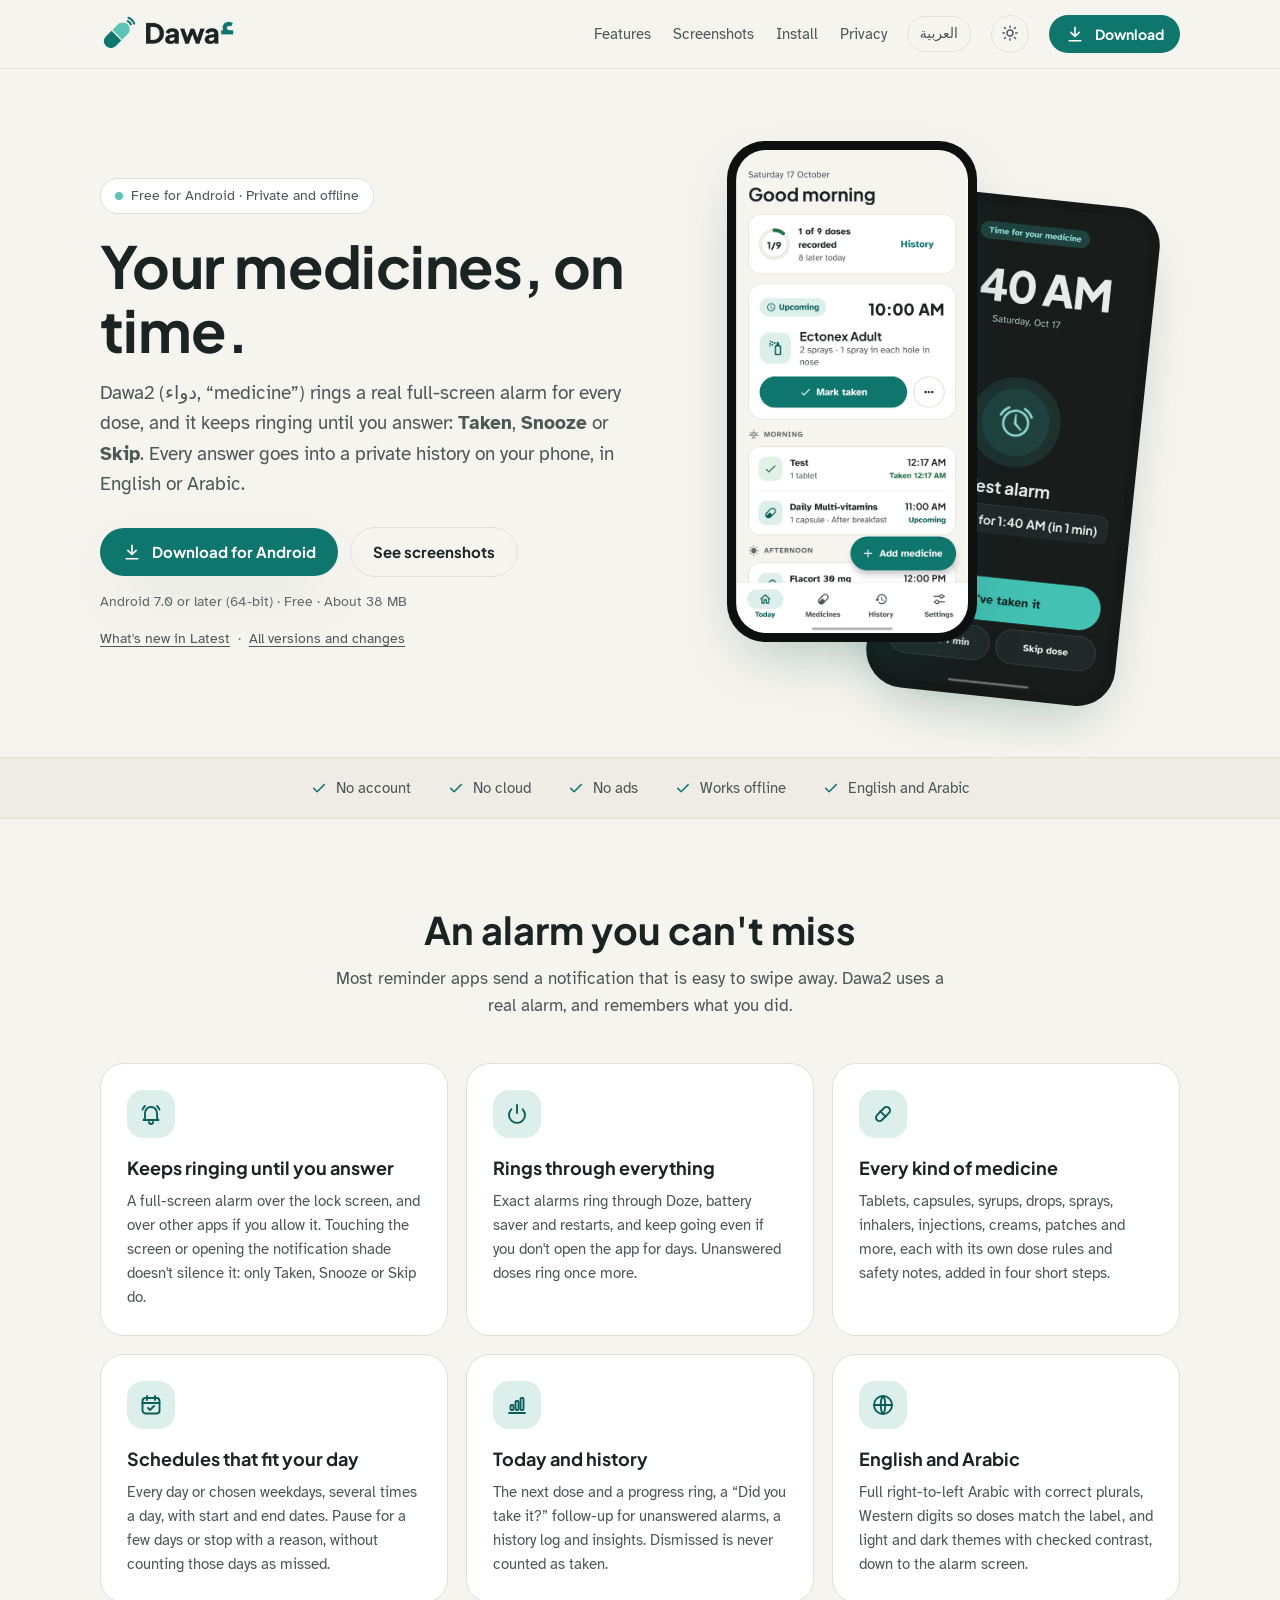
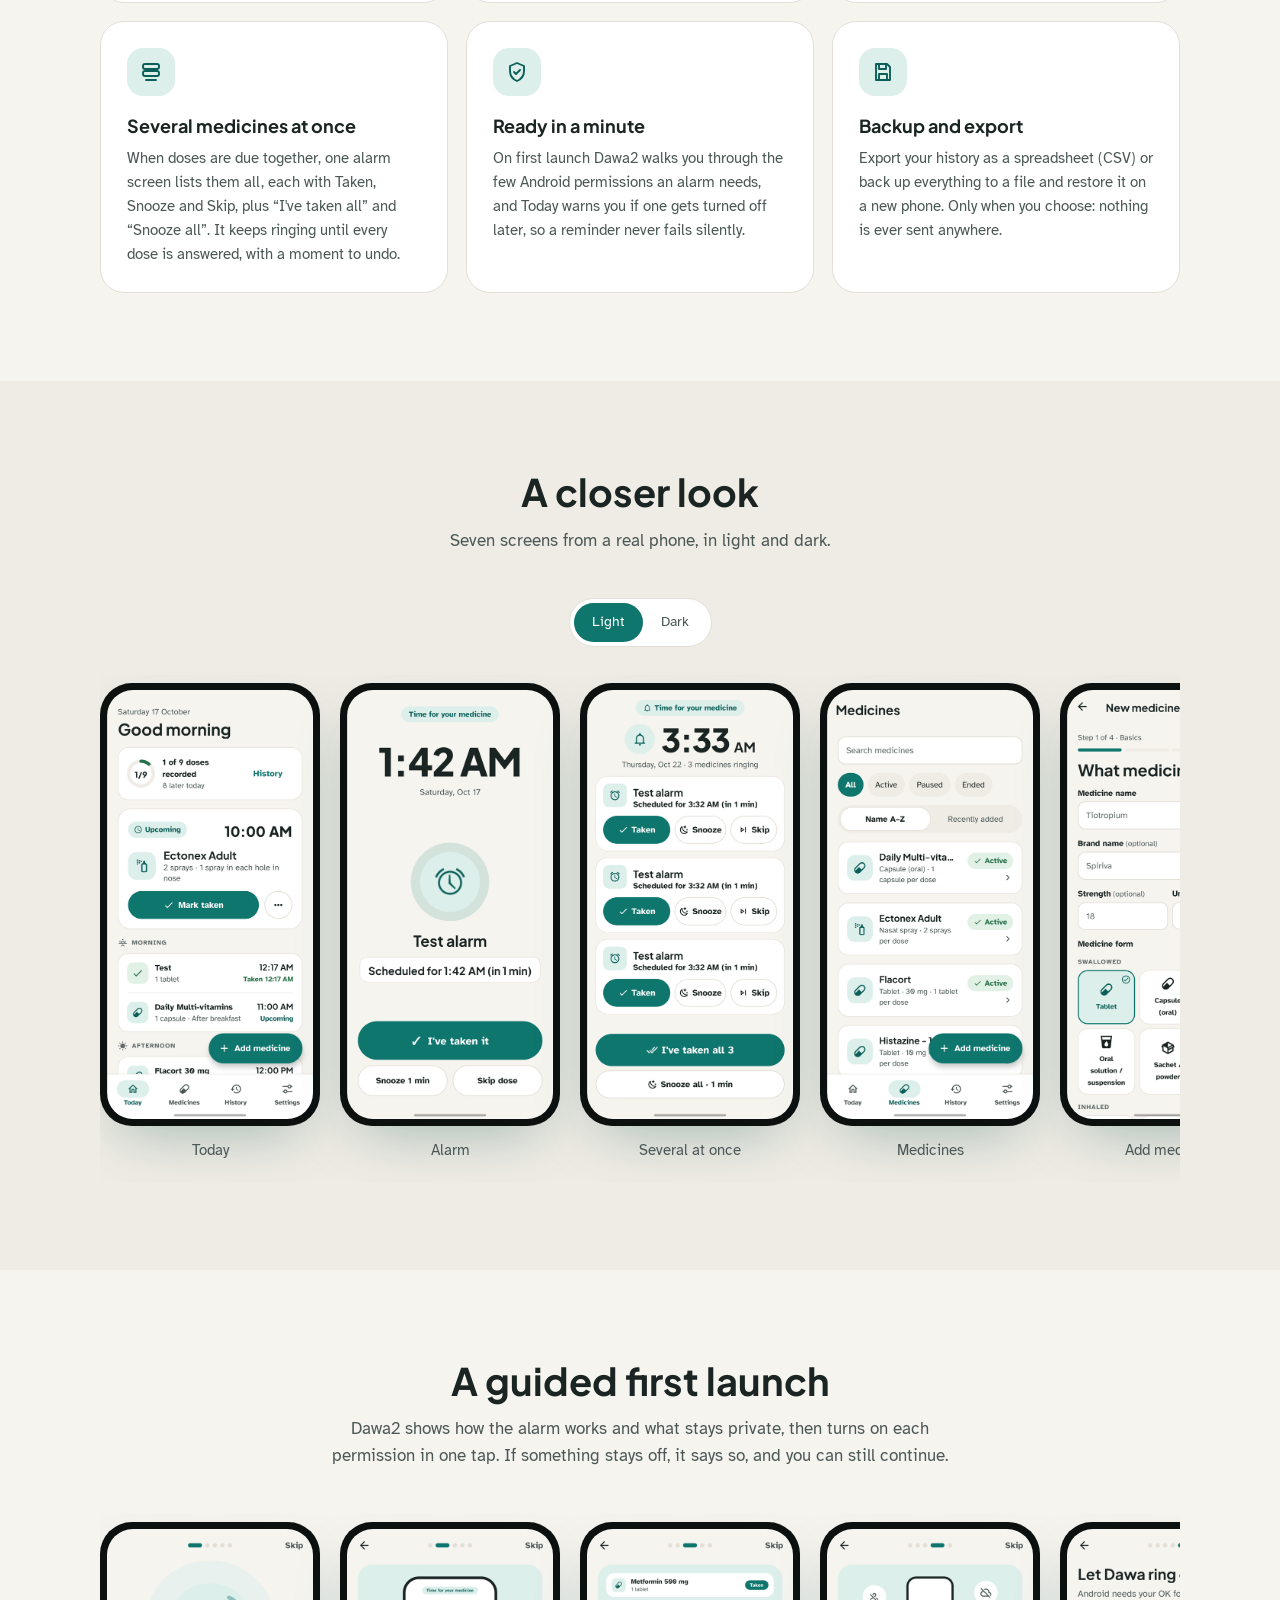
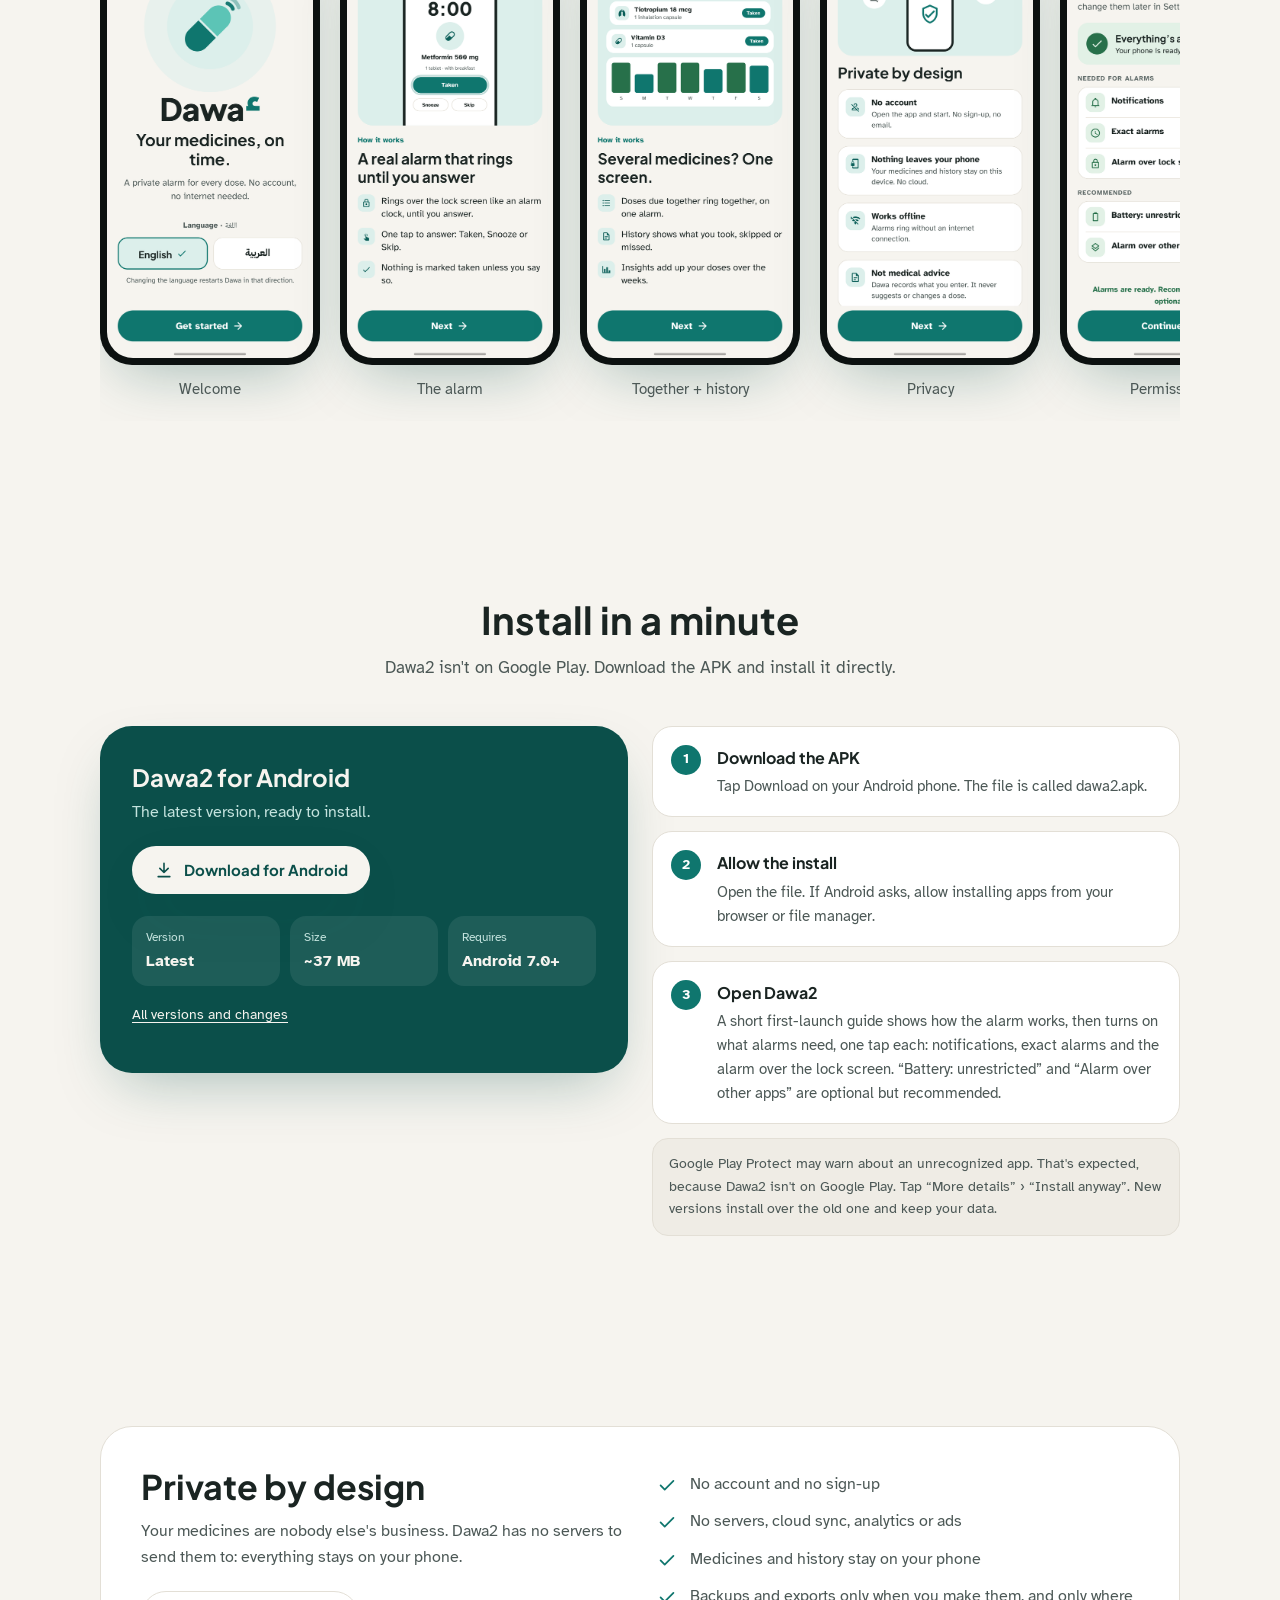
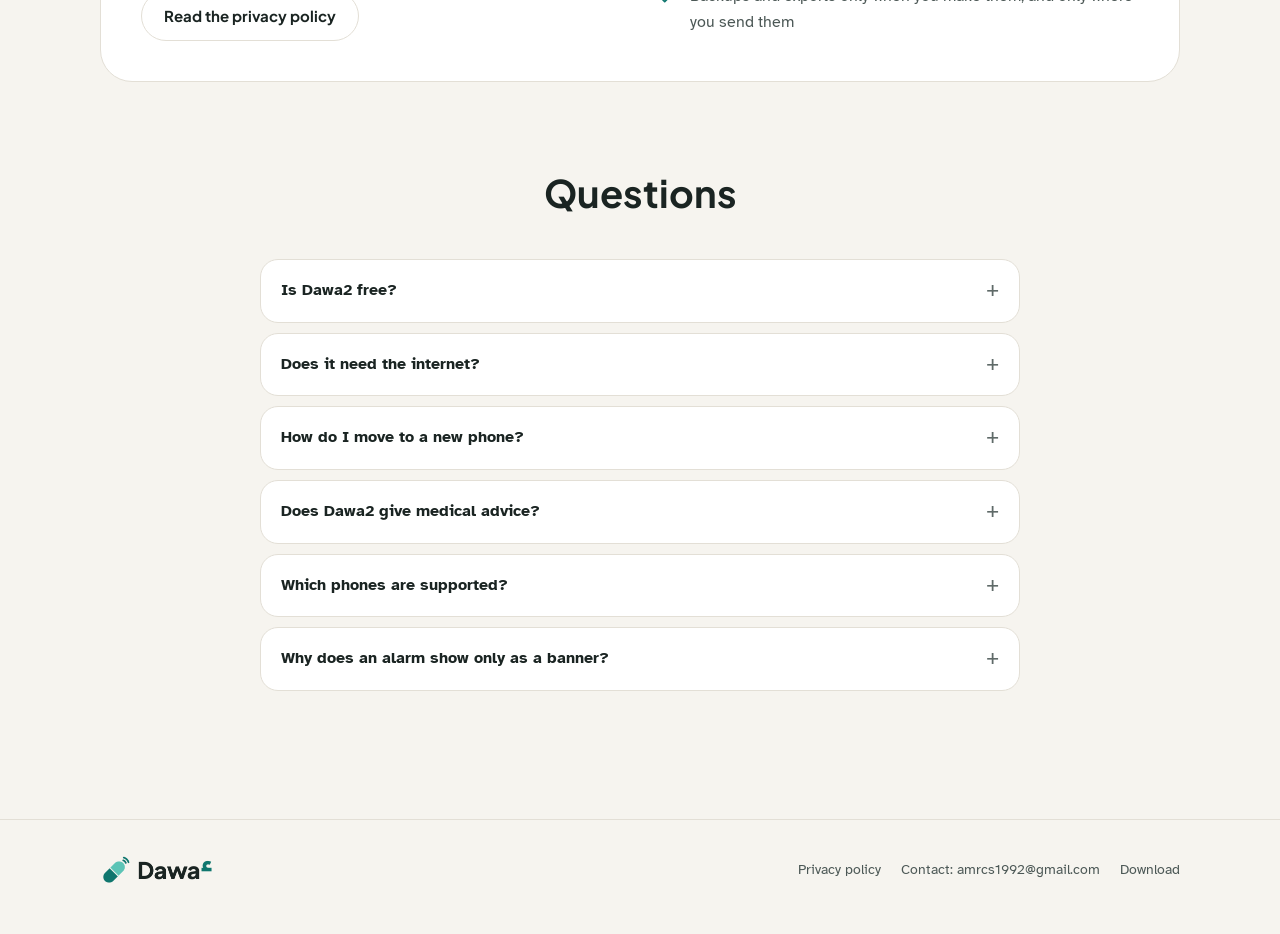
==== commit b21e38e8: "First-launch guide gallery; install steps and privacy for v0.1.7 - New "A guided first launch" secti" ====
--- a/index.html
+++ b/index.html
@@ -68,6 +68,13 @@
       </div>
     </section>
 
+    <section class="block" id="first-launch">
+      <div class="container">
+        <div class="section-head"><h2>A guided first launch</h2><p>Dawa2 shows how the alarm works and what stays private, then turns on each permission in one tap. If something stays off, it says so, and you can still continue.</p></div>
+        <div class="gallery"><figure><div class="phone"><img loading="lazy" src="assets/shots/en-light-onboarding-1-welcome.png" data-light="assets/shots/en-light-onboarding-1-welcome.png" data-dark="assets/shots/en-dark-onboarding-1-welcome.png" alt="Welcome" width="540" height="1125"></div><figcaption>Welcome</figcaption></figure><figure><div class="phone"><img loading="lazy" src="assets/shots/en-light-onboarding-2-alarm.png" data-light="assets/shots/en-light-onboarding-2-alarm.png" data-dark="assets/shots/en-dark-onboarding-2-alarm.png" alt="The alarm" width="540" height="1125"></div><figcaption>The alarm</figcaption></figure><figure><div class="phone"><img loading="lazy" src="assets/shots/en-light-onboarding-3-together.png" data-light="assets/shots/en-light-onboarding-3-together.png" data-dark="assets/shots/en-dark-onboarding-3-together.png" alt="Together + history" width="540" height="1125"></div><figcaption>Together + history</figcaption></figure><figure><div class="phone"><img loading="lazy" src="assets/shots/en-light-onboarding-4-privacy.png" data-light="assets/shots/en-light-onboarding-4-privacy.png" data-dark="assets/shots/en-dark-onboarding-4-privacy.png" alt="Privacy" width="540" height="1125"></div><figcaption>Privacy</figcaption></figure><figure><div class="phone"><img loading="lazy" src="assets/shots/en-light-onboarding-5-permissions.png" data-light="assets/shots/en-light-onboarding-5-permissions.png" data-dark="assets/shots/en-dark-onboarding-5-permissions.png" alt="Permissions" width="540" height="1125"></div><figcaption>Permissions</figcaption></figure><figure><div class="phone"><img loading="lazy" src="assets/shots/en-light-onboarding-6-ready.png" data-light="assets/shots/en-light-onboarding-6-ready.png" data-dark="assets/shots/en-dark-onboarding-6-ready.png" alt="Ready" width="540" height="1125"></div><figcaption>Ready</figcaption></figure></div>
+      </div>
+    </section>
+
     <section class="block" id="install">
       <div class="container">
         <div class="section-head"><h2>Install in a minute</h2><p>Dawa2 isn't on Google Play. Download the APK and install it directly.</p></div>
@@ -89,7 +96,7 @@
             <p class="checksum" id="rel-sha-wrap" hidden>SHA-256: <code id="rel-sha"></code></p>
           </div>
           <div>
-            <ol class="steps"><li><h4>Download the APK</h4><p>Tap Download on your Android phone. The file is called dawa2.apk.</p></li><li><h4>Allow the install</h4><p>Open the file. If Android asks, allow installing apps from your browser or file manager.</p></li><li><h4>Open Dawa2</h4><p>The welcome screen walks you through what alarms need: notifications, exact alarms and the alarm over the lock screen. “Alarm over other apps” and “Battery unrestricted” are optional but recommended.</p></li></ol>
+            <ol class="steps"><li><h4>Download the APK</h4><p>Tap Download on your Android phone. The file is called dawa2.apk.</p></li><li><h4>Allow the install</h4><p>Open the file. If Android asks, allow installing apps from your browser or file manager.</p></li><li><h4>Open Dawa2</h4><p>A short first-launch guide shows how the alarm works, then turns on what alarms need, one tap each: notifications, exact alarms and the alarm over the lock screen. “Battery: unrestricted” and “Alarm over other apps” are optional but recommended.</p></li></ol>
             <p class="note">Google Play Protect may warn about an unrecognized app. That's expected, because Dawa2 isn't on Google Play. Tap “More details” › “Install anyway”. New versions install over the old one and keep your data.</p>
           </div>
         </div>
@@ -112,7 +119,7 @@
     <section class="block" style="padding-top: 0">
       <div class="container">
         <div class="section-head"><h2>Questions</h2></div>
-        <div class="faq"><details><summary>Is Dawa2 free?</summary><p>Yes. No ads, no subscriptions and no in-app purchases.</p></details><details><summary>Does it need the internet?</summary><p>No. Dawa2 works fully offline and its own code makes no network requests.</p></details><details><summary>How do I move to a new phone?</summary><p>Use Settings › Back up everything and keep the file somewhere safe, then restore it on the new phone. Android's automatic backup is off, so uninstalling the app deletes your data.</p></details><details><summary>Does Dawa2 give medical advice?</summary><p>No. It records exactly what you enter and never suggests or changes doses.</p></details><details><summary>Which phones are supported?</summary><p>Android 7.0 or later on a 64-bit (arm64) phone, which covers almost every phone from recent years. Some brands hold apps back in the background; turning on “Battery unrestricted” keeps alarms on time.</p></details><details><summary>Why does an alarm show only as a banner?</summary><p>While you use your phone, Android shows alarms as a banner unless the app may display over other apps. Allow “Alarm over other apps” in Settings › Alarm readiness, and alarms take the whole screen.</p></details></div>
+        <div class="faq"><details><summary>Is Dawa2 free?</summary><p>Yes. No ads, no subscriptions and no in-app purchases.</p></details><details><summary>Does it need the internet?</summary><p>No. Dawa2 works fully offline and its own code makes no network requests.</p></details><details><summary>How do I move to a new phone?</summary><p>Use Settings › Back up everything and keep the file somewhere safe, then restore it on the new phone. Android's automatic backup is off, so uninstalling the app deletes your data.</p></details><details><summary>Does Dawa2 give medical advice?</summary><p>No. It records exactly what you enter and never suggests or changes doses.</p></details><details><summary>Which phones are supported?</summary><p>Android 7.0 or later on a 64-bit (arm64) phone, which covers almost every phone from recent years. Some brands hold apps back in the background; turning on “Battery: unrestricted” keeps alarms on time.</p></details><details><summary>Why does an alarm show only as a banner?</summary><p>While you use your phone, Android shows alarms as a banner unless the app may display over other apps. Allow “Alarm over other apps” in Settings › Alarm readiness, and alarms take the whole screen.</p></details></div>
       </div>
     </section>
   </main>
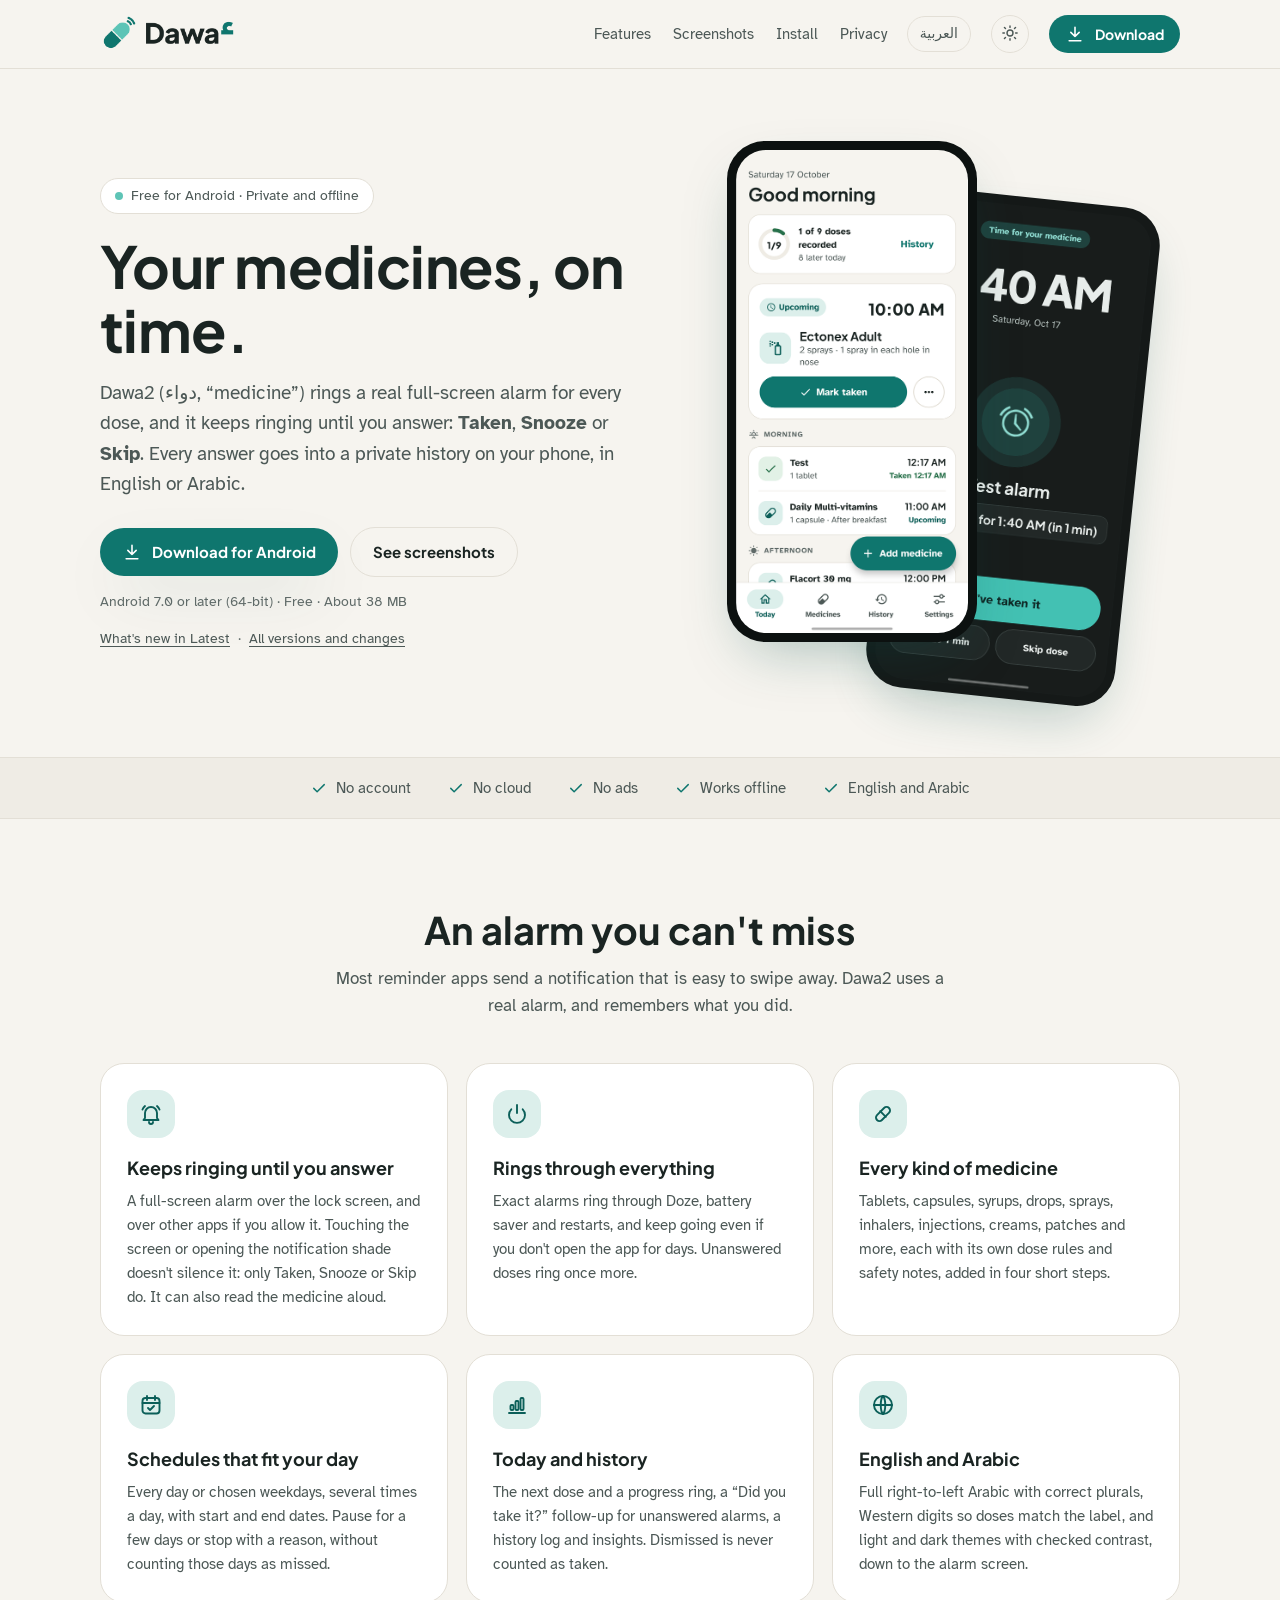
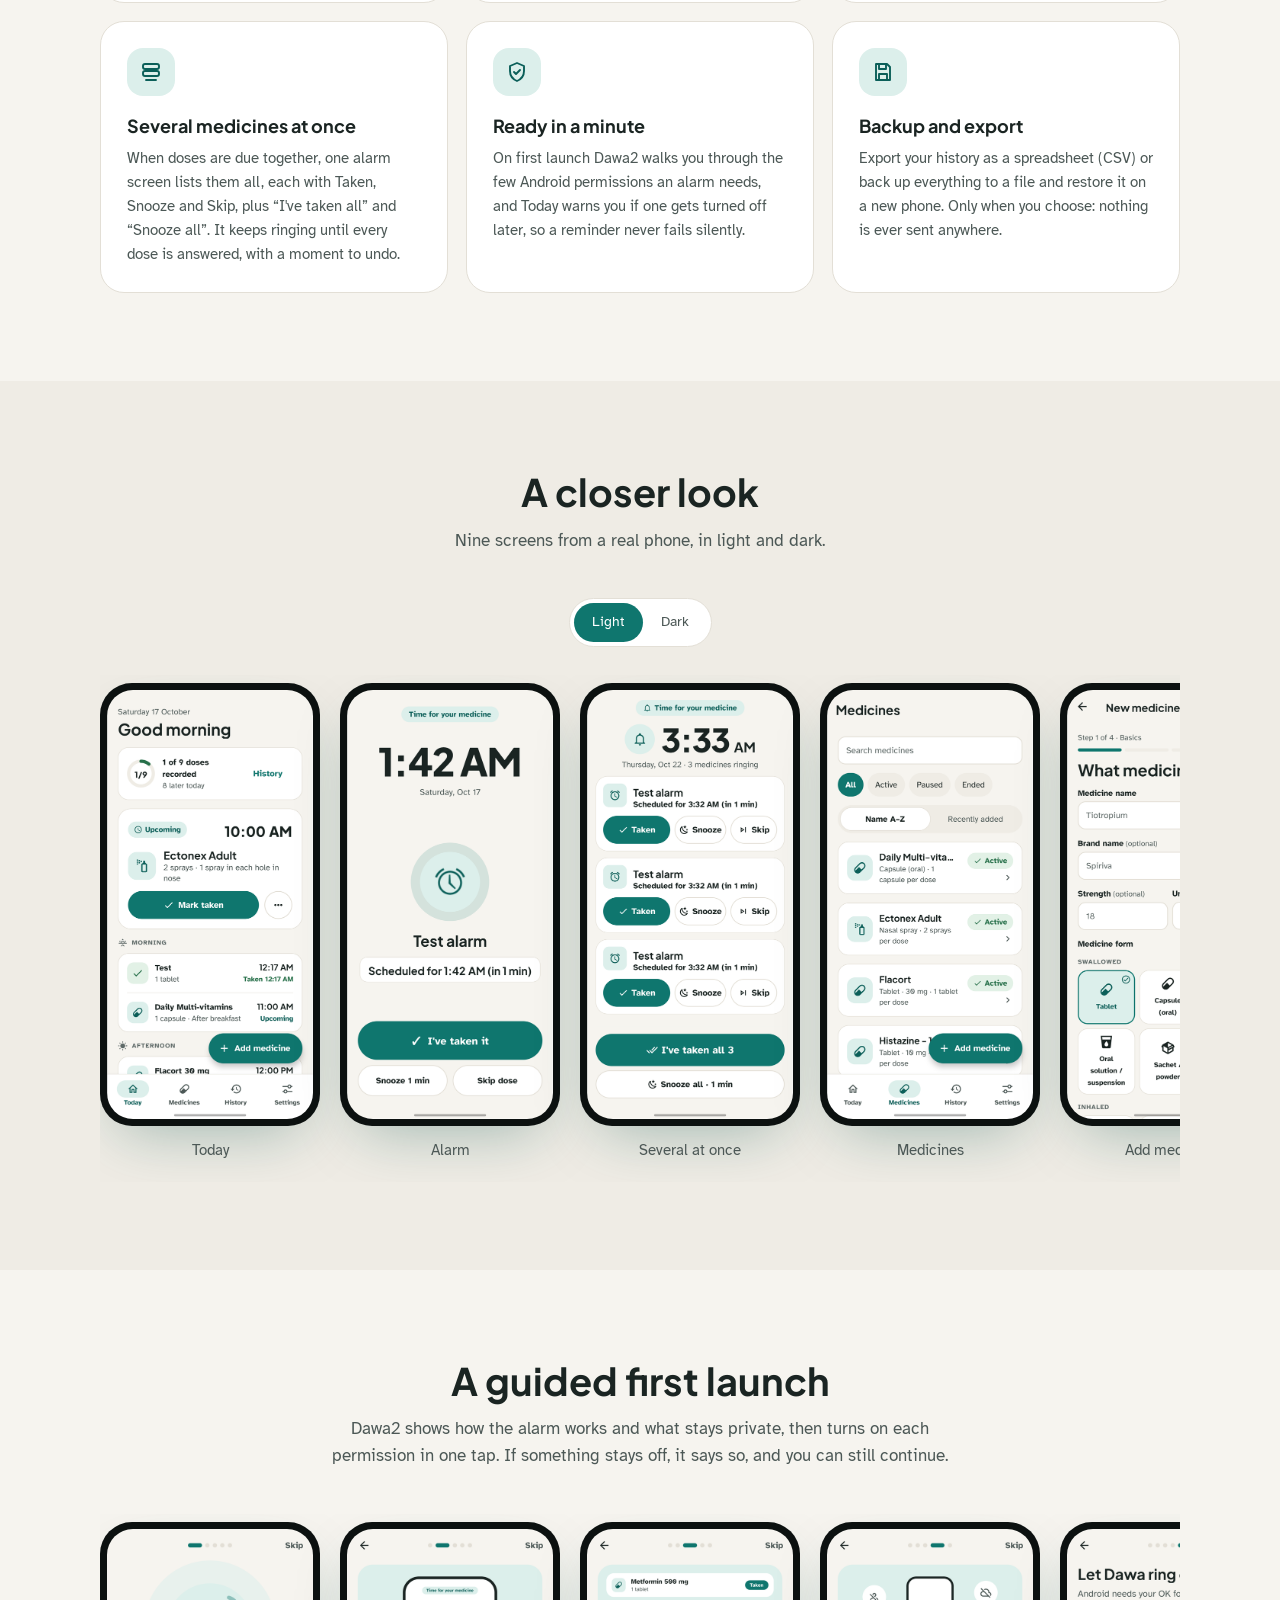
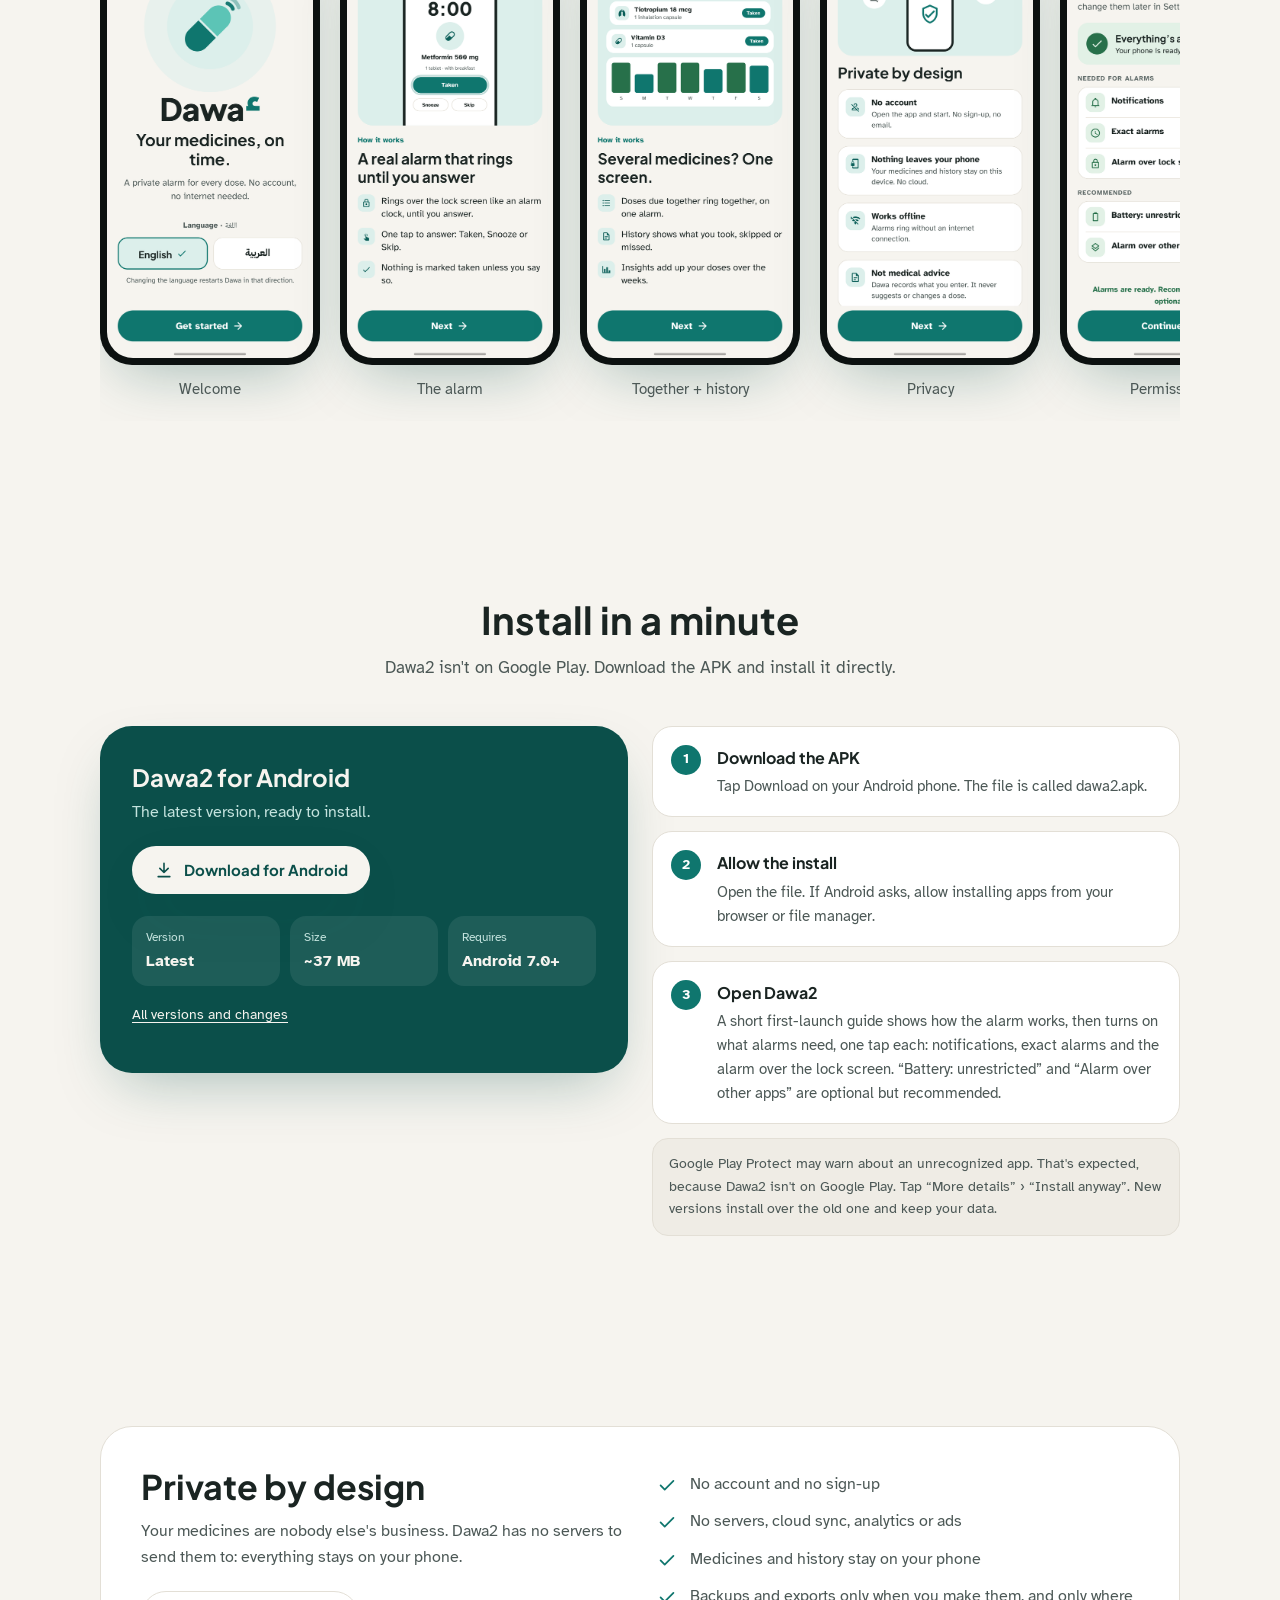
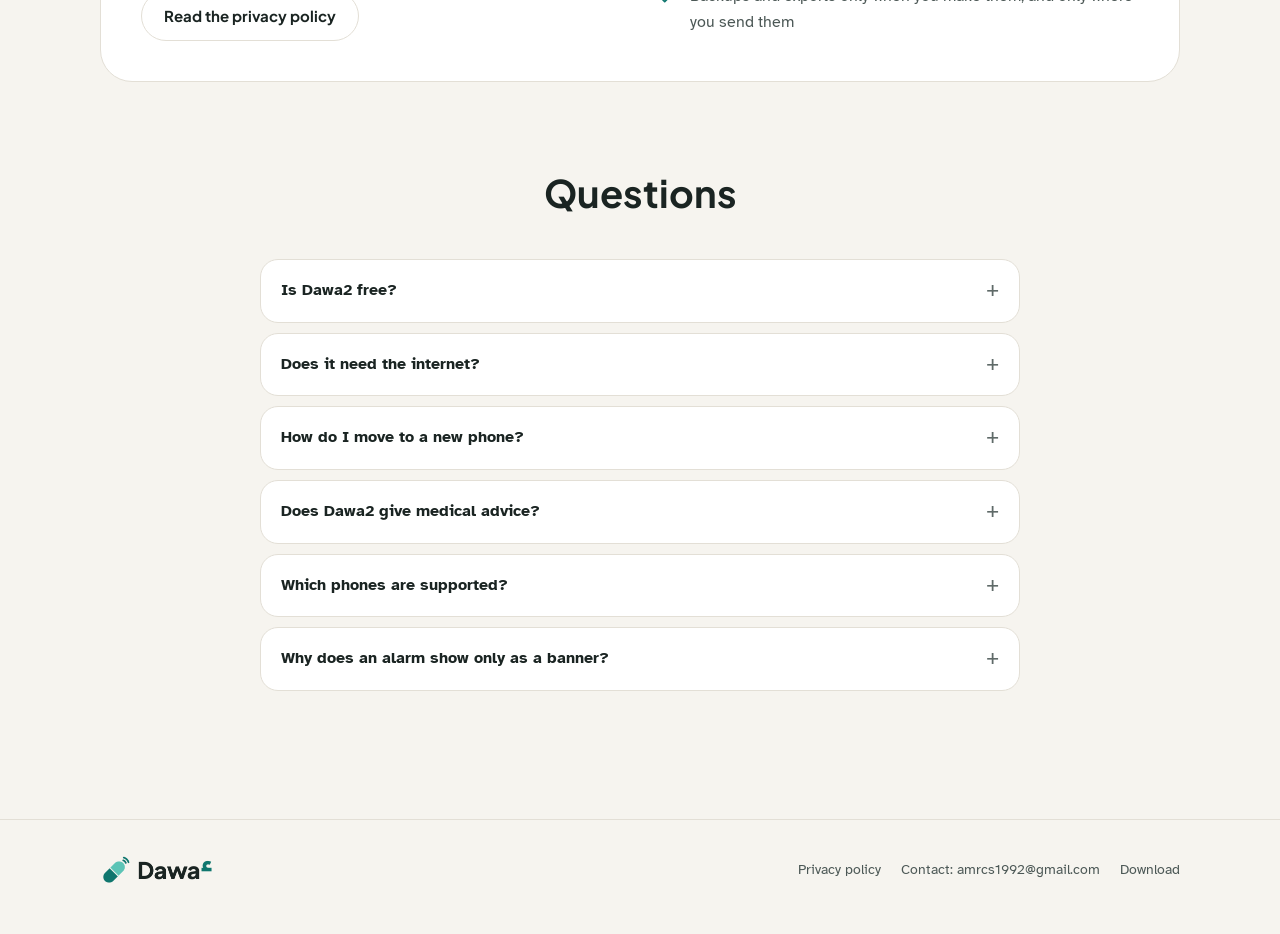
==== commit 3b4b92b8: "v0.1.8: Speak the title and Delete a medicine in the gallery; privacy note on speech - Gallery (EN/A" ====
--- a/index.html
+++ b/index.html
@@ -53,18 +53,18 @@
     <section class="block" id="features">
       <div class="container">
         <div class="section-head"><h2>An alarm you can't miss</h2><p>Most reminder apps send a notification that is easy to swipe away. Dawa2 uses a real alarm, and remembers what you did.</p></div>
-        <div class="features"><div class="feature"><div class="icon"><svg viewBox="0 0 24 24" fill="none" stroke="currentColor" stroke-width="1.9" stroke-linecap="round" stroke-linejoin="round" aria-hidden="true"><path d="M6 16V11a6 6 0 0 1 12 0v5l1.5 2h-15z"/><path d="M10 20a2 2 0 0 0 4 0"/><path d="M3.5 7.5A9 9 0 0 1 6 4M20.5 7.5A9 9 0 0 0 18 4"/></svg></div><h3>Keeps ringing until you answer</h3><p>A full-screen alarm over the lock screen, and over other apps if you allow it. Touching the screen or opening the notification shade doesn't silence it: only Taken, Snooze or Skip do.</p></div><div class="feature"><div class="icon"><svg viewBox="0 0 24 24" fill="none" stroke="currentColor" stroke-width="1.9" stroke-linecap="round" stroke-linejoin="round" aria-hidden="true"><path d="M12 3v8"/><path d="M6.3 7.3a8 8 0 1 0 11.4 0"/></svg></div><h3>Rings through everything</h3><p>Exact alarms ring through Doze, battery saver and restarts, and keep going even if you don't open the app for days. Unanswered doses ring once more.</p></div><div class="feature"><div class="icon"><svg viewBox="0 0 24 24" fill="none" stroke="currentColor" stroke-width="1.9" stroke-linecap="round" stroke-linejoin="round" aria-hidden="true"><rect x="3.5" y="8.5" width="17" height="7" rx="3.5" transform="rotate(-45 12 12)"/><path d="m9.2 9.2 5.6 5.6"/></svg></div><h3>Every kind of medicine</h3><p>Tablets, capsules, syrups, drops, sprays, inhalers, injections, creams, patches and more, each with its own dose rules and safety notes, added in four short steps.</p></div><div class="feature"><div class="icon"><svg viewBox="0 0 24 24" fill="none" stroke="currentColor" stroke-width="1.9" stroke-linecap="round" stroke-linejoin="round" aria-hidden="true"><rect x="3.5" y="5" width="17" height="15.5" rx="3"/><path d="M3.5 10h17M8 3v4M16 3v4"/><path d="m9 15 2 2 4-4"/></svg></div><h3>Schedules that fit your day</h3><p>Every day or chosen weekdays, several times a day, with start and end dates. Pause for a few days or stop with a reason, without counting those days as missed.</p></div><div class="feature"><div class="icon"><svg viewBox="0 0 24 24" fill="none" stroke="currentColor" stroke-width="1.9" stroke-linecap="round" stroke-linejoin="round" aria-hidden="true"><path d="M4 20h16"/><rect x="5.5" y="12" width="3" height="5" rx="1"/><rect x="10.5" y="8" width="3" height="9" rx="1"/><rect x="15.5" y="5" width="3" height="12" rx="1"/></svg></div><h3>Today and history</h3><p>The next dose and a progress ring, a “Did you take it?” follow-up for unanswered alarms, a history log and insights. Dismissed is never counted as taken.</p></div><div class="feature"><div class="icon"><svg viewBox="0 0 24 24" fill="none" stroke="currentColor" stroke-width="1.9" stroke-linecap="round" stroke-linejoin="round" aria-hidden="true"><circle cx="12" cy="12" r="9"/><path d="M3 12h18M12 3c3 3.2 3 14.8 0 18M12 3c-3 3.2-3 14.8 0 18"/></svg></div><h3>English and Arabic</h3><p>Full right-to-left Arabic with correct plurals, Western digits so doses match the label, and light and dark themes with checked contrast, down to the alarm screen.</p></div><div class="feature"><div class="icon"><svg viewBox="0 0 24 24" fill="none" stroke="currentColor" stroke-width="1.9" stroke-linecap="round" stroke-linejoin="round" aria-hidden="true"><rect x="4" y="4" width="16" height="5" rx="2"/><rect x="4" y="11" width="16" height="5" rx="2"/><path d="M7 20h10"/></svg></div><h3>Several medicines at once</h3><p>When doses are due together, one alarm screen lists them all, each with Taken, Snooze and Skip, plus “I've taken all” and “Snooze all”. It keeps ringing until every dose is answered, with a moment to undo.</p></div><div class="feature"><div class="icon"><svg viewBox="0 0 24 24" fill="none" stroke="currentColor" stroke-width="1.9" stroke-linecap="round" stroke-linejoin="round" aria-hidden="true"><path d="M12 3 5 6v5c0 4.5 3 8.3 7 10 4-1.7 7-5.5 7-10V6z"/><path d="m9 12 2 2 4-4"/></svg></div><h3>Ready in a minute</h3><p>On first launch Dawa2 walks you through the few Android permissions an alarm needs, and Today warns you if one gets turned off later, so a reminder never fails silently.</p></div><div class="feature"><div class="icon"><svg viewBox="0 0 24 24" fill="none" stroke="currentColor" stroke-width="1.9" stroke-linecap="round" stroke-linejoin="round" aria-hidden="true"><path d="M5 4h11l3 3v13H5z"/><path d="M8 4v5h7V4M8 20v-6h8v6"/></svg></div><h3>Backup and export</h3><p>Export your history as a spreadsheet (CSV) or back up everything to a file and restore it on a new phone. Only when you choose: nothing is ever sent anywhere.</p></div></div>
+        <div class="features"><div class="feature"><div class="icon"><svg viewBox="0 0 24 24" fill="none" stroke="currentColor" stroke-width="1.9" stroke-linecap="round" stroke-linejoin="round" aria-hidden="true"><path d="M6 16V11a6 6 0 0 1 12 0v5l1.5 2h-15z"/><path d="M10 20a2 2 0 0 0 4 0"/><path d="M3.5 7.5A9 9 0 0 1 6 4M20.5 7.5A9 9 0 0 0 18 4"/></svg></div><h3>Keeps ringing until you answer</h3><p>A full-screen alarm over the lock screen, and over other apps if you allow it. Touching the screen or opening the notification shade doesn't silence it: only Taken, Snooze or Skip do. It can also read the medicine aloud.</p></div><div class="feature"><div class="icon"><svg viewBox="0 0 24 24" fill="none" stroke="currentColor" stroke-width="1.9" stroke-linecap="round" stroke-linejoin="round" aria-hidden="true"><path d="M12 3v8"/><path d="M6.3 7.3a8 8 0 1 0 11.4 0"/></svg></div><h3>Rings through everything</h3><p>Exact alarms ring through Doze, battery saver and restarts, and keep going even if you don't open the app for days. Unanswered doses ring once more.</p></div><div class="feature"><div class="icon"><svg viewBox="0 0 24 24" fill="none" stroke="currentColor" stroke-width="1.9" stroke-linecap="round" stroke-linejoin="round" aria-hidden="true"><rect x="3.5" y="8.5" width="17" height="7" rx="3.5" transform="rotate(-45 12 12)"/><path d="m9.2 9.2 5.6 5.6"/></svg></div><h3>Every kind of medicine</h3><p>Tablets, capsules, syrups, drops, sprays, inhalers, injections, creams, patches and more, each with its own dose rules and safety notes, added in four short steps.</p></div><div class="feature"><div class="icon"><svg viewBox="0 0 24 24" fill="none" stroke="currentColor" stroke-width="1.9" stroke-linecap="round" stroke-linejoin="round" aria-hidden="true"><rect x="3.5" y="5" width="17" height="15.5" rx="3"/><path d="M3.5 10h17M8 3v4M16 3v4"/><path d="m9 15 2 2 4-4"/></svg></div><h3>Schedules that fit your day</h3><p>Every day or chosen weekdays, several times a day, with start and end dates. Pause for a few days or stop with a reason, without counting those days as missed.</p></div><div class="feature"><div class="icon"><svg viewBox="0 0 24 24" fill="none" stroke="currentColor" stroke-width="1.9" stroke-linecap="round" stroke-linejoin="round" aria-hidden="true"><path d="M4 20h16"/><rect x="5.5" y="12" width="3" height="5" rx="1"/><rect x="10.5" y="8" width="3" height="9" rx="1"/><rect x="15.5" y="5" width="3" height="12" rx="1"/></svg></div><h3>Today and history</h3><p>The next dose and a progress ring, a “Did you take it?” follow-up for unanswered alarms, a history log and insights. Dismissed is never counted as taken.</p></div><div class="feature"><div class="icon"><svg viewBox="0 0 24 24" fill="none" stroke="currentColor" stroke-width="1.9" stroke-linecap="round" stroke-linejoin="round" aria-hidden="true"><circle cx="12" cy="12" r="9"/><path d="M3 12h18M12 3c3 3.2 3 14.8 0 18M12 3c-3 3.2-3 14.8 0 18"/></svg></div><h3>English and Arabic</h3><p>Full right-to-left Arabic with correct plurals, Western digits so doses match the label, and light and dark themes with checked contrast, down to the alarm screen.</p></div><div class="feature"><div class="icon"><svg viewBox="0 0 24 24" fill="none" stroke="currentColor" stroke-width="1.9" stroke-linecap="round" stroke-linejoin="round" aria-hidden="true"><rect x="4" y="4" width="16" height="5" rx="2"/><rect x="4" y="11" width="16" height="5" rx="2"/><path d="M7 20h10"/></svg></div><h3>Several medicines at once</h3><p>When doses are due together, one alarm screen lists them all, each with Taken, Snooze and Skip, plus “I've taken all” and “Snooze all”. It keeps ringing until every dose is answered, with a moment to undo.</p></div><div class="feature"><div class="icon"><svg viewBox="0 0 24 24" fill="none" stroke="currentColor" stroke-width="1.9" stroke-linecap="round" stroke-linejoin="round" aria-hidden="true"><path d="M12 3 5 6v5c0 4.5 3 8.3 7 10 4-1.7 7-5.5 7-10V6z"/><path d="m9 12 2 2 4-4"/></svg></div><h3>Ready in a minute</h3><p>On first launch Dawa2 walks you through the few Android permissions an alarm needs, and Today warns you if one gets turned off later, so a reminder never fails silently.</p></div><div class="feature"><div class="icon"><svg viewBox="0 0 24 24" fill="none" stroke="currentColor" stroke-width="1.9" stroke-linecap="round" stroke-linejoin="round" aria-hidden="true"><path d="M5 4h11l3 3v13H5z"/><path d="M8 4v5h7V4M8 20v-6h8v6"/></svg></div><h3>Backup and export</h3><p>Export your history as a spreadsheet (CSV) or back up everything to a file and restore it on a new phone. Only when you choose: nothing is ever sent anywhere.</p></div></div>
       </div>
     </section>
 
     <section class="block" id="screenshots" style="background: var(--bg2)">
       <div class="container">
-        <div class="section-head"><h2>A closer look</h2><p>Seven screens from a real phone, in light and dark.</p></div>
+        <div class="section-head"><h2>A closer look</h2><p>Nine screens from a real phone, in light and dark.</p></div>
         <div class="gallery-bar"><div class="seg" role="group">
           <button type="button" data-theme="light" aria-pressed="true">Light</button>
           <button type="button" data-theme="dark" aria-pressed="false">Dark</button>
         </div></div>
-        <div class="gallery"><figure><div class="phone"><img loading="lazy" src="assets/shots/en-light-today.png" data-light="assets/shots/en-light-today.png" data-dark="assets/shots/en-dark-today.png" alt="Today" width="540" height="1125"></div><figcaption>Today</figcaption></figure><figure><div class="phone"><img loading="lazy" src="assets/shots/en-light-alarm.png" data-light="assets/shots/en-light-alarm.png" data-dark="assets/shots/en-dark-alarm.png" alt="Alarm" width="540" height="1125"></div><figcaption>Alarm</figcaption></figure><figure><div class="phone"><img loading="lazy" src="assets/shots/en-light-alarm-multi.png" data-light="assets/shots/en-light-alarm-multi.png" data-dark="assets/shots/en-dark-alarm-multi.png" alt="Several at once" width="540" height="1125"></div><figcaption>Several at once</figcaption></figure><figure><div class="phone"><img loading="lazy" src="assets/shots/en-light-medicines.png" data-light="assets/shots/en-light-medicines.png" data-dark="assets/shots/en-dark-medicines.png" alt="Medicines" width="540" height="1125"></div><figcaption>Medicines</figcaption></figure><figure><div class="phone"><img loading="lazy" src="assets/shots/en-light-add.png" data-light="assets/shots/en-light-add.png" data-dark="assets/shots/en-dark-add.png" alt="Add medicine" width="540" height="1125"></div><figcaption>Add medicine</figcaption></figure><figure><div class="phone"><img loading="lazy" src="assets/shots/en-light-insights.png" data-light="assets/shots/en-light-insights.png" data-dark="assets/shots/en-dark-insights.png" alt="Insights" width="540" height="1125"></div><figcaption>Insights</figcaption></figure><figure><div class="phone"><img loading="lazy" src="assets/shots/en-light-settings.png" data-light="assets/shots/en-light-settings.png" data-dark="assets/shots/en-dark-settings.png" alt="Settings" width="540" height="1125"></div><figcaption>Settings</figcaption></figure></div>
+        <div class="gallery"><figure><div class="phone"><img loading="lazy" src="assets/shots/en-light-today.png" data-light="assets/shots/en-light-today.png" data-dark="assets/shots/en-dark-today.png" alt="Today" width="540" height="1125"></div><figcaption>Today</figcaption></figure><figure><div class="phone"><img loading="lazy" src="assets/shots/en-light-alarm.png" data-light="assets/shots/en-light-alarm.png" data-dark="assets/shots/en-dark-alarm.png" alt="Alarm" width="540" height="1125"></div><figcaption>Alarm</figcaption></figure><figure><div class="phone"><img loading="lazy" src="assets/shots/en-light-alarm-multi.png" data-light="assets/shots/en-light-alarm-multi.png" data-dark="assets/shots/en-dark-alarm-multi.png" alt="Several at once" width="540" height="1125"></div><figcaption>Several at once</figcaption></figure><figure><div class="phone"><img loading="lazy" src="assets/shots/en-light-medicines.png" data-light="assets/shots/en-light-medicines.png" data-dark="assets/shots/en-dark-medicines.png" alt="Medicines" width="540" height="1125"></div><figcaption>Medicines</figcaption></figure><figure><div class="phone"><img loading="lazy" src="assets/shots/en-light-add.png" data-light="assets/shots/en-light-add.png" data-dark="assets/shots/en-dark-add.png" alt="Add medicine" width="540" height="1125"></div><figcaption>Add medicine</figcaption></figure><figure><div class="phone"><img loading="lazy" src="assets/shots/en-light-insights.png" data-light="assets/shots/en-light-insights.png" data-dark="assets/shots/en-dark-insights.png" alt="Insights" width="540" height="1125"></div><figcaption>Insights</figcaption></figure><figure><div class="phone"><img loading="lazy" src="assets/shots/en-light-settings.png" data-light="assets/shots/en-light-settings.png" data-dark="assets/shots/en-dark-settings.png" alt="Settings" width="540" height="1125"></div><figcaption>Settings</figcaption></figure><figure><div class="phone"><img loading="lazy" src="assets/shots/en-light-settings-speak.png" data-light="assets/shots/en-light-settings-speak.png" data-dark="assets/shots/en-dark-settings-speak.png" alt="Speak the title" width="540" height="1125"></div><figcaption>Speak the title</figcaption></figure><figure><div class="phone"><img loading="lazy" src="assets/shots/en-light-medicine-delete.png" data-light="assets/shots/en-light-medicine-delete.png" data-dark="assets/shots/en-dark-medicine-delete.png" alt="Delete a medicine" width="540" height="1125"></div><figcaption>Delete a medicine</figcaption></figure></div>
       </div>
     </section>
 
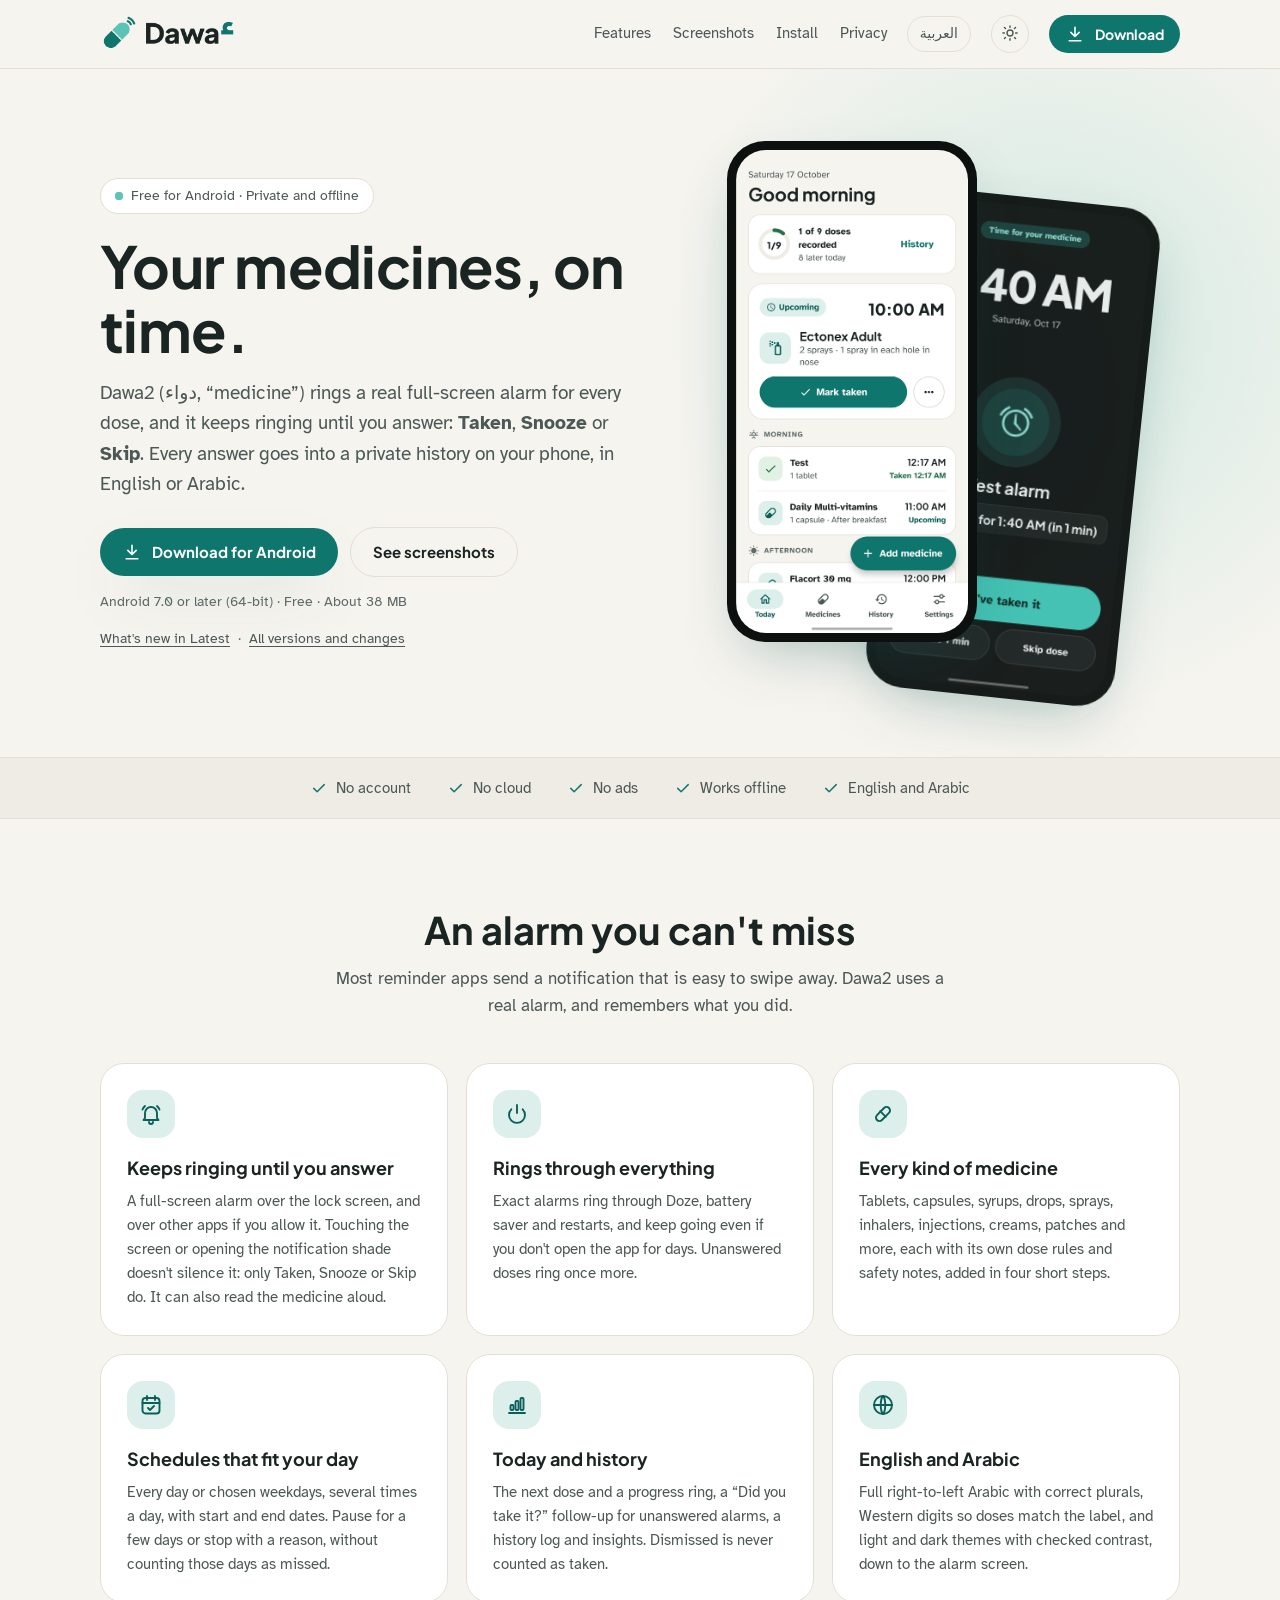
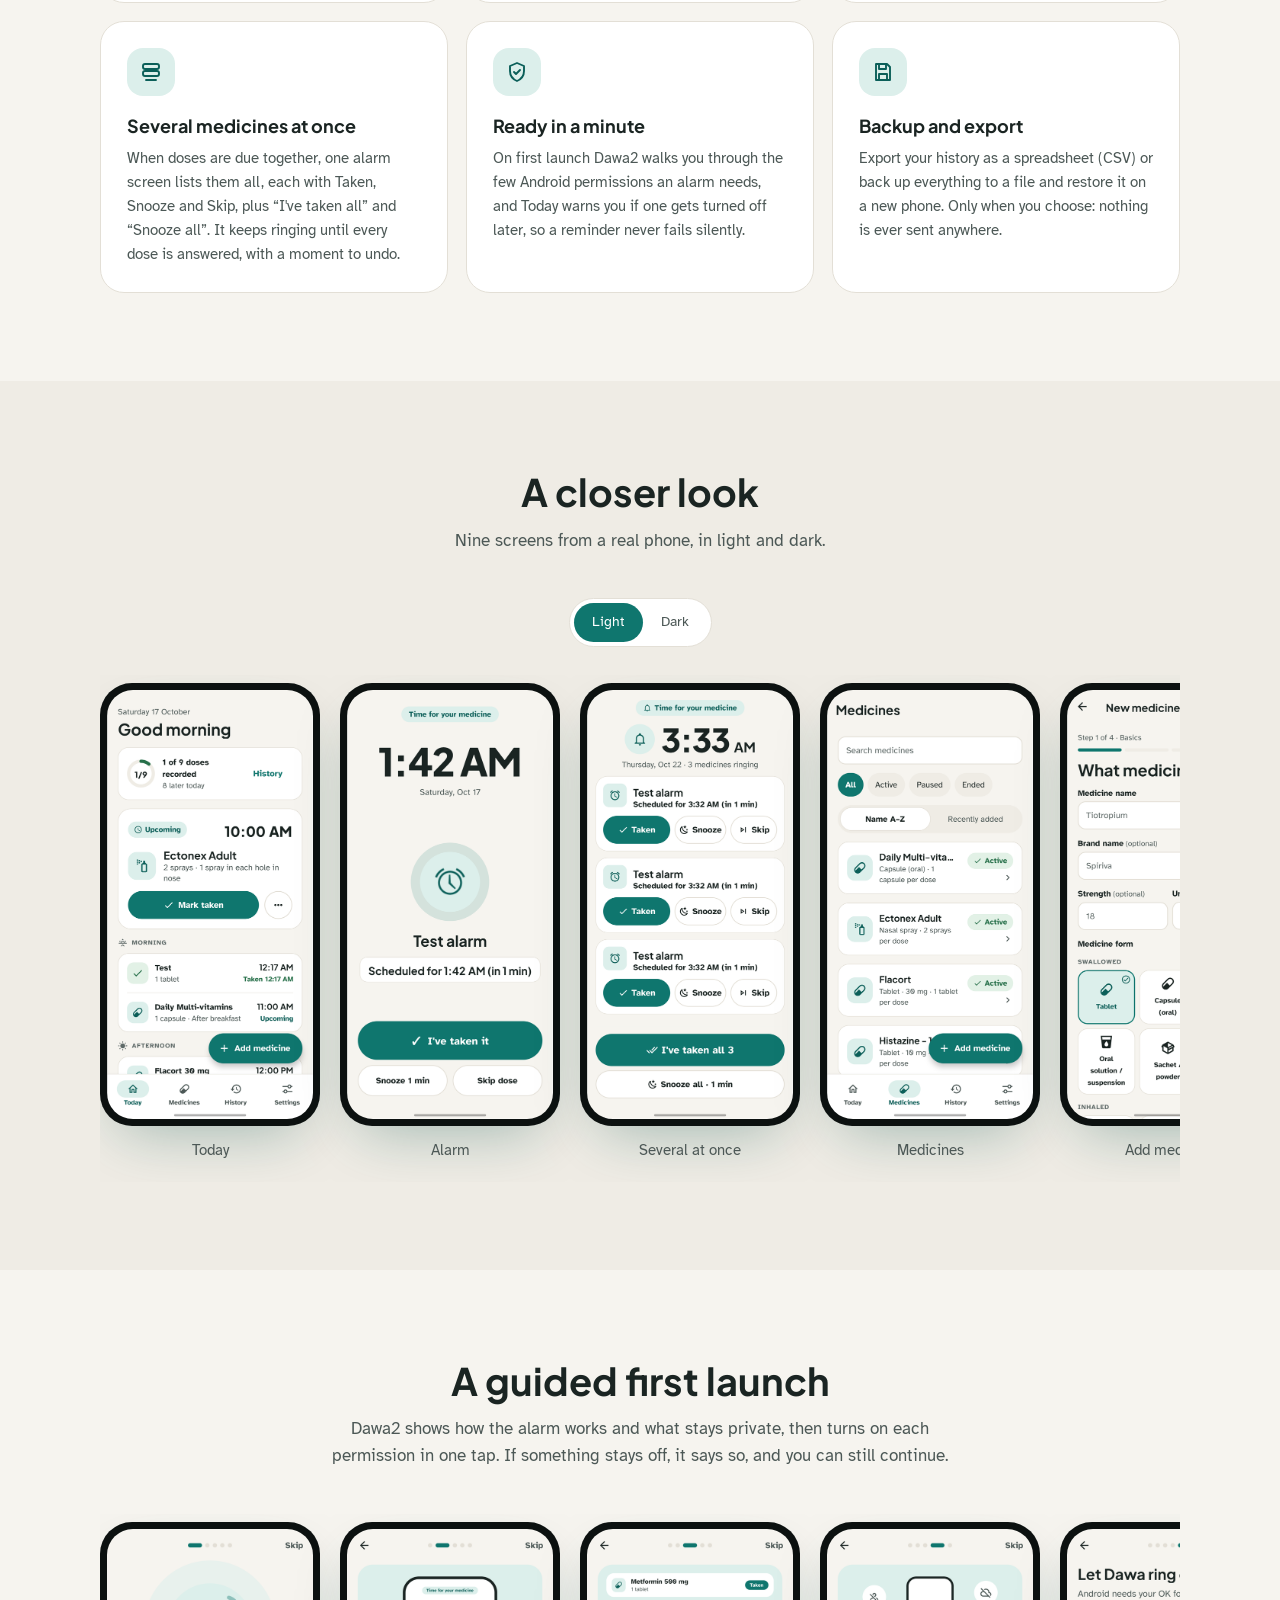
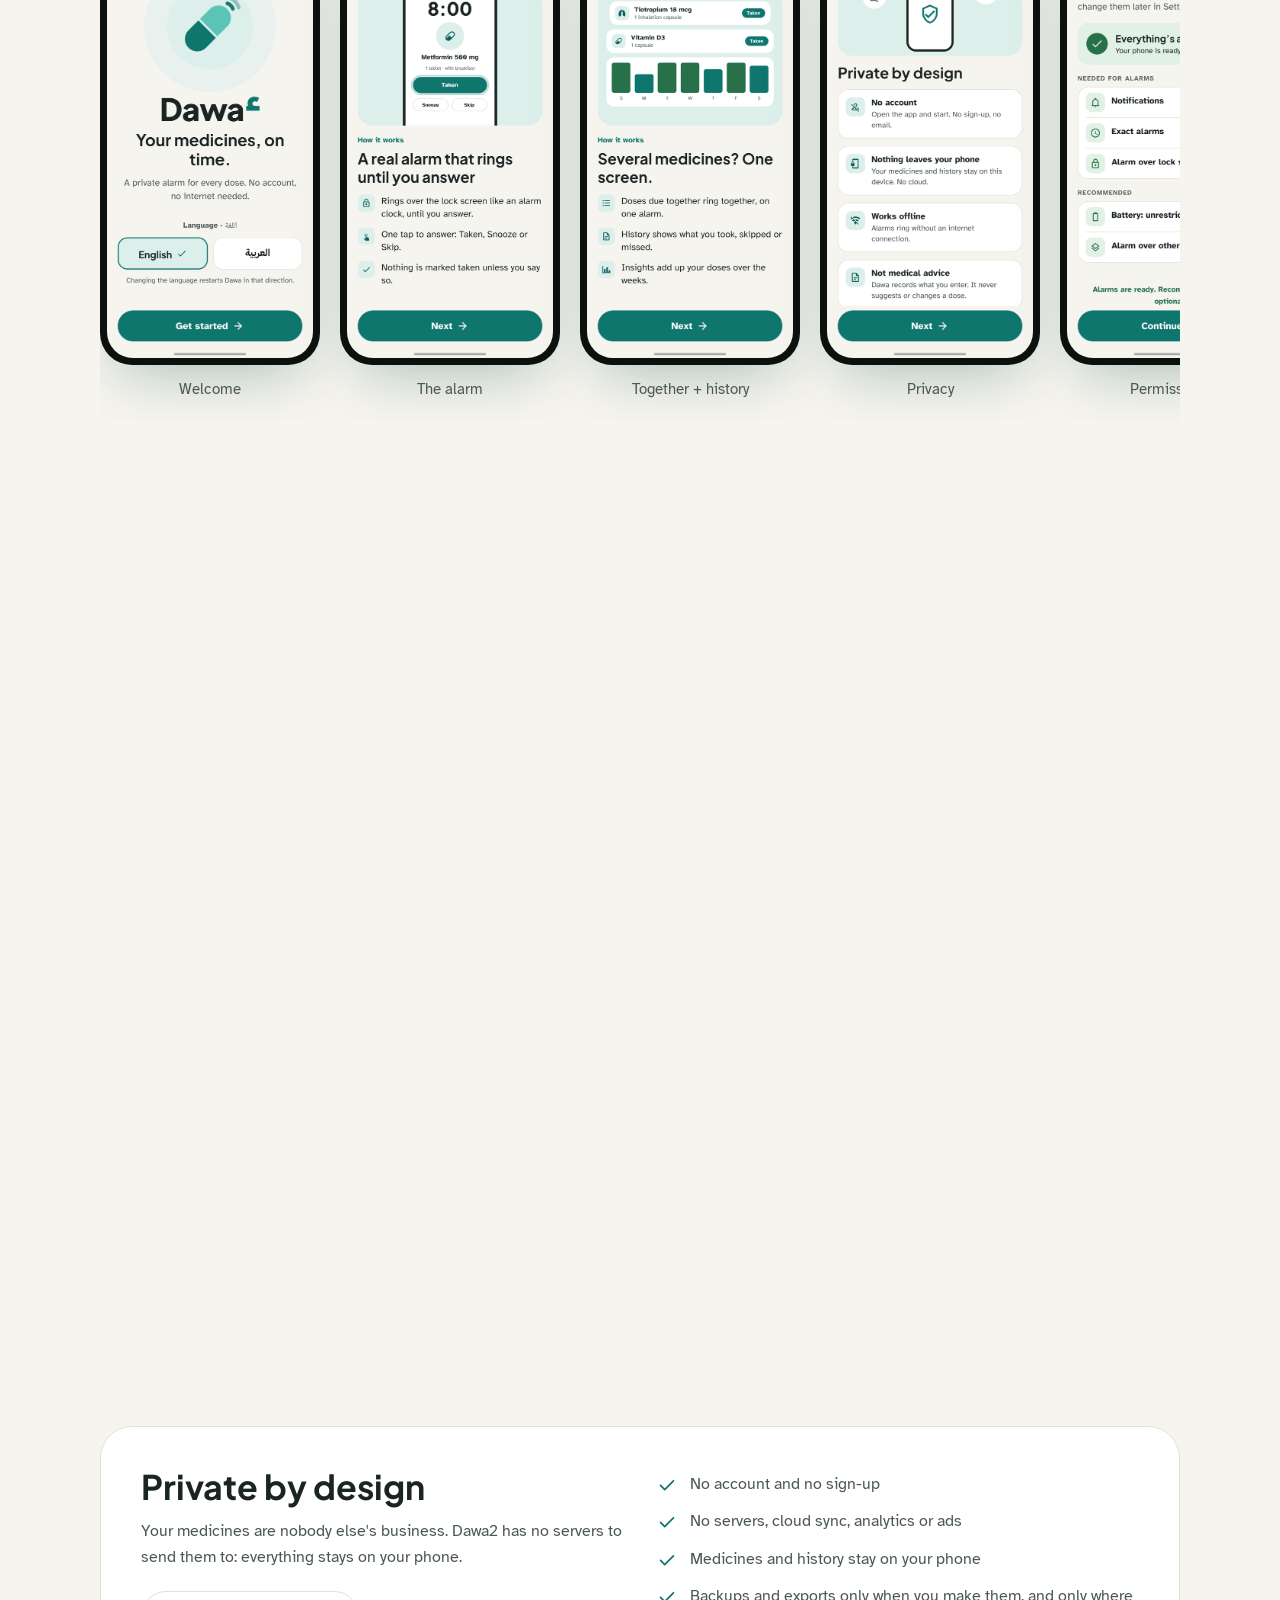
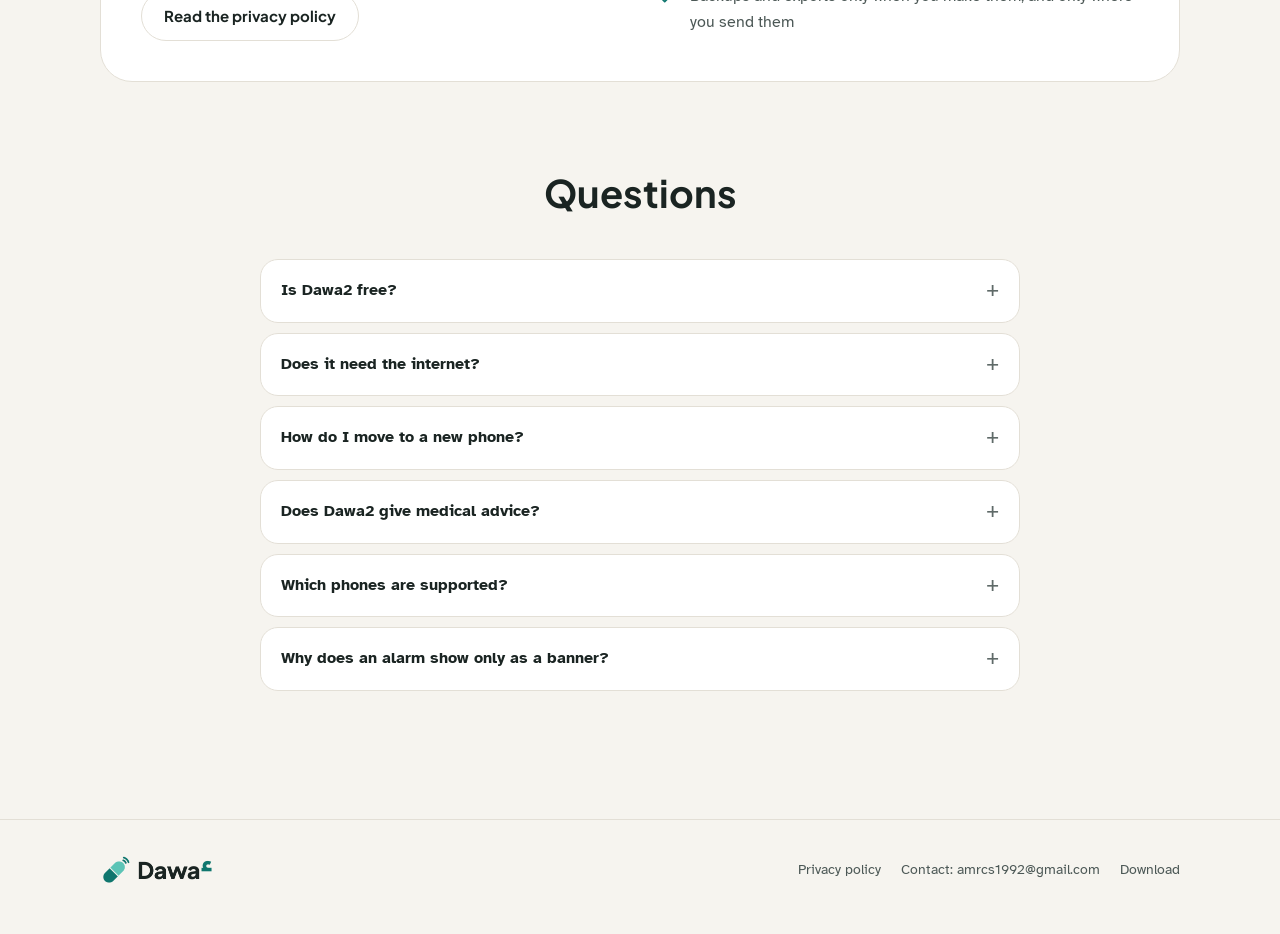
==== commit 54314be0: "Hero motion and section hovers The hero text rises in line by line, the phones float, the alarm phon" ====
--- a/index.html
+++ b/index.html
@@ -156,6 +156,37 @@
     document.querySelectorAll('.seg button').forEach((b) => b.addEventListener('click', () => showShots(b.dataset.theme)));
     if (isDark()) showShots('dark');
     document.addEventListener('themechange', (e) => showShots(e.detail));
+    // Gentle motion: sections rise into view and the hero phones lean toward the pointer. Off for reduced motion.
+    if (!matchMedia('(prefers-reduced-motion: reduce)').matches) {
+      if ('IntersectionObserver' in window) {
+        const io = new IntersectionObserver(
+          (entries) => entries.forEach((e) => {
+            if (!e.isIntersecting) return;
+            e.target.classList.add('in');
+            io.unobserve(e.target);
+          }),
+          { rootMargin: '0px 0px -8% 0px' }
+        );
+        document.querySelectorAll('.section-head, .feature, .gallery, .download-card, .steps li, .note, .privacy-band, .faq details').forEach((el) => {
+          el.style.setProperty('--d', ([...el.parentElement.children].indexOf(el) % 3) * 0.1 + 's');
+          el.classList.add('reveal');
+          io.observe(el);
+        });
+      }
+      const hero = document.querySelector('.hero');
+      const phones = document.querySelector('.phones');
+      if (matchMedia('(hover: hover) and (pointer: fine)').matches) {
+        hero.addEventListener('pointermove', (e) => {
+          const r = hero.getBoundingClientRect();
+          phones.style.setProperty('--mx', (((e.clientX - r.left) / r.width) * 2 - 1).toFixed(3));
+          phones.style.setProperty('--my', (((e.clientY - r.top) / r.height) * 2 - 1).toFixed(3));
+        });
+        hero.addEventListener('pointerleave', () => {
+          phones.style.setProperty('--mx', 0);
+          phones.style.setProperty('--my', 0);
+        });
+      }
+    }
     // Latest release facts (version, size, checksum) from GitHub; the page works without them.
     // Dawa2 shows Western digits in Arabic too, so doses and versions match the label.
     fetch('https://api.github.com/repos/amrcs92/dawa2-site/releases/latest')
--- a/style.css
+++ b/style.css
@@ -151,9 +151,17 @@
   background: #0c1110; box-shadow: var(--shadow);
 }
 .phone img { border-radius: 30px; }
-.phone.front { inset-inline-start: 10%; top: 0; z-index: 2; }
-.phone.back { inset-inline-start: 42%; top: 56px; transform: rotate(6deg); opacity: 0.96; }
-[dir='rtl'] .phone.back { transform: rotate(-6deg); }
+/* --mx / --my (-1…1) follow the pointer over the hero; the phones lean toward it at different depths. */
+.phones .phone { transition: transform 0.5s cubic-bezier(0.2, 0.7, 0.2, 1); }
+.phone.front {
+  inset-inline-start: 10%; top: 0; z-index: 2;
+  transform: translate3d(calc(var(--mx, 0) * 14px), calc(var(--my, 0) * 10px), 0);
+}
+.phone.back {
+  inset-inline-start: 42%; top: 56px; z-index: 1; opacity: 0.96;
+  transform: translate3d(calc(var(--mx, 0) * -9px), calc(var(--my, 0) * -6px), 0) rotate(6deg);
+}
+[dir='rtl'] .phone.back { transform: translate3d(calc(var(--mx, 0) * -9px), calc(var(--my, 0) * -6px), 0) rotate(-6deg); }
 
 /* ── Trust strip ─────────────────────────────────────── */
 .trust { border-block: 1px solid var(--line); background: var(--bg2); }
@@ -292,3 +300,126 @@
 .whats-new li + li { margin-top: 4px; }
 .download-card .all-versions { margin: 0 0 14px; font-size: 14px; }
 .download-card .all-versions a { color: var(--hero-ink); text-decoration: underline; text-underline-offset: 3px; }
+
+/* ── Motion ──────────────────────────────────────────── */
+@keyframes rise { from { opacity: 0; transform: translateY(18px); } }
+@keyframes reveal { from { opacity: 0; translate: 0 28px; } to { opacity: 1; translate: none; } }
+@keyframes float { 50% { translate: 0 -12px; } }
+/* The back phone shows the alarm screen, so it buzzes now and then. */
+@keyframes buzz {
+  0%, 12%, 100% { rotate: 0deg; }
+  2%, 6%, 10% { rotate: -2deg; }
+  4%, 8% { rotate: 2deg; }
+}
+@keyframes ping { 75%, 100% { transform: scale(2.8); opacity: 0; } }
+@keyframes breathe { 50% { transform: translate(-50%, -50%) scale(1.12); opacity: 0.75; } }
+@keyframes drift { to { transform: translate(-8%, 10%) scale(1.15); } }
+@keyframes nudge { 50% { transform: translateY(3px); } }
+
+/* Hero: text rises in line by line, the phones follow, then float. */
+.hero { position: relative; isolation: isolate; }
+.hero::before {
+  content: ''; position: absolute; z-index: -1; inset-block-start: -18%; inset-inline-end: -12%;
+  width: 62vw; height: 62vw; max-width: 780px; max-height: 780px; border-radius: 50%;
+  background: radial-gradient(closest-side, color-mix(in srgb, var(--mint) 24%, transparent), transparent);
+  animation: drift 16s ease-in-out infinite alternate;
+}
+.hero .container > div:first-child > * { animation: rise 0.8s cubic-bezier(0.2, 0.7, 0.2, 1) backwards; }
+.hero .container > div:first-child > :nth-child(2) { animation-delay: 0.08s; }
+.hero .container > div:first-child > :nth-child(3) { animation-delay: 0.16s; }
+.hero .container > div:first-child > :nth-child(4) { animation-delay: 0.24s; }
+.hero .container > div:first-child > :nth-child(n + 5) { animation-delay: 0.32s; }
+.phones { animation: rise 1s 0.3s cubic-bezier(0.2, 0.7, 0.2, 1) backwards; }
+.phones::before {
+  content: ''; position: absolute; z-index: 0; left: 50%; top: 50%; width: 82%; aspect-ratio: 1;
+  border-radius: 50%; transform: translate(-50%, -50%);
+  background: radial-gradient(closest-side, color-mix(in srgb, var(--primary) 30%, transparent), transparent);
+  filter: blur(8px); animation: breathe 7s ease-in-out infinite;
+}
+.phones .phone.front { animation: float 6s ease-in-out infinite; }
+.phones .phone.back { animation: float 6s -3s ease-in-out infinite, buzz 5s 1.6s ease-in-out infinite; }
+.eyebrow .dot { position: relative; }
+.eyebrow .dot::after {
+  content: ''; position: absolute; inset: 0; border-radius: 50%; background: var(--mint);
+  animation: ping 2.2s cubic-bezier(0, 0, 0.2, 1) infinite;
+}
+
+/* Sections rise into view as you scroll (the script adds .reveal, so nothing hides without it). */
+.reveal { opacity: 0; }
+.reveal.in { animation: reveal 0.8s var(--d, 0s) cubic-bezier(0.2, 0.7, 0.2, 1) both; }
+
+/* Buttons and links */
+.btn-primary { position: relative; overflow: hidden; }
+.btn-primary::after {
+  content: ''; position: absolute; inset: 0; pointer-events: none;
+  background: linear-gradient(105deg, transparent 35%, rgba(255, 255, 255, 0.35) 50%, transparent 65%);
+  transform: translateX(-120%); transition: transform 0.6s ease;
+}
+.btn-ghost { transition: transform 0.15s ease, border-color 0.2s ease, background-color 0.2s ease; }
+.links a {
+  background: linear-gradient(currentColor, currentColor) no-repeat 0 100% / 0 2px;
+  transition: color 0.2s ease, background-size 0.3s ease; padding-bottom: 2px;
+}
+[dir='rtl'] .links a { background-position: 100% 100%; }
+.theme-toggle, .lang-switch { transition: color 0.2s ease, border-color 0.2s ease, transform 0.4s ease; }
+
+/* Cards and lists */
+.feature { transition: transform 0.3s ease, box-shadow 0.3s ease, border-color 0.3s ease; }
+.feature .icon { transition: background-color 0.3s ease, color 0.3s ease, transform 0.4s cubic-bezier(0.34, 1.56, 0.64, 1); }
+.trust li svg, .checks li svg { transition: transform 0.35s cubic-bezier(0.34, 1.56, 0.64, 1); }
+.trust li, .checks li, .gallery figcaption { transition: color 0.2s ease; }
+.gallery .phone { transition: transform 0.35s cubic-bezier(0.2, 0.7, 0.2, 1), box-shadow 0.35s ease; }
+.download-card { transition: transform 0.35s ease, box-shadow 0.35s ease; }
+.facts div { transition: background-color 0.2s ease; }
+.steps li { transition: transform 0.3s ease, border-color 0.3s ease, box-shadow 0.3s ease; }
+.steps li::before { transition: transform 0.35s cubic-bezier(0.34, 1.56, 0.64, 1); }
+.privacy-band { transition: border-color 0.3s ease, box-shadow 0.3s ease; }
+.faq details { transition: border-color 0.2s ease, box-shadow 0.2s ease; }
+.faq summary { transition: color 0.2s ease; }
+.faq summary::after { content: '+'; transition: transform 0.3s ease; }
+.faq details[open] summary::after { content: '+'; transform: rotate(45deg); }
+.faq details[open] p { animation: rise 0.35s ease; }
+
+@media (hover: hover) {
+  .btn-primary:hover { box-shadow: 0 28px 60px -18px color-mix(in srgb, var(--primary) 70%, transparent); }
+  .btn-primary:hover::after { transform: translateX(120%); }
+  .btn-primary:hover svg { animation: nudge 0.8s ease-in-out infinite; }
+  .btn-ghost:hover { border-color: var(--primary); background: var(--soft); color: var(--on-soft); }
+  .links a:hover { background-size: 100% 2px; }
+  .theme-toggle:hover { border-color: var(--primary); transform: rotate(20deg); }
+  .lang-switch:hover { color: var(--ink); border-color: var(--primary); }
+
+  .trust li:hover { color: var(--ink); }
+  .trust li:hover svg { transform: scale(1.25); }
+
+  .feature:hover {
+    transform: translateY(-6px); box-shadow: var(--shadow);
+    border-color: color-mix(in srgb, var(--primary) 45%, var(--line));
+  }
+  .feature:hover .icon { background: var(--primary); color: var(--on-primary); transform: scale(1.08) rotate(-6deg); }
+
+  .gallery figure:hover .phone { transform: translateY(-6px) scale(1.02); }
+  .gallery figure:hover figcaption { color: var(--ink); }
+
+  .download-card:hover { transform: translateY(-4px); box-shadow: 0 32px 70px -22px rgba(11, 79, 74, 0.55); }
+  .facts div:hover { background: rgba(255, 255, 255, 0.14); }
+
+  .steps li:hover {
+    transform: translateX(4px); box-shadow: var(--shadow);
+    border-color: color-mix(in srgb, var(--primary) 45%, var(--line));
+  }
+  [dir='rtl'] .steps li:hover { transform: translateX(-4px); }
+  .steps li:hover::before { transform: scale(1.15); }
+
+  .privacy-band:hover { border-color: color-mix(in srgb, var(--primary) 35%, var(--line)); box-shadow: var(--shadow); }
+  .checks li:hover { color: var(--ink); }
+  .checks li:hover svg { transform: scale(1.2) rotate(-8deg); }
+
+  .faq details:hover { border-color: color-mix(in srgb, var(--primary) 45%, var(--line)); }
+  .faq summary:hover { color: var(--primary); }
+}
+
+@media (prefers-reduced-motion: reduce) {
+  *, *::before, *::after { animation: none !important; transition: none !important; }
+  html { scroll-behavior: auto; }
+}
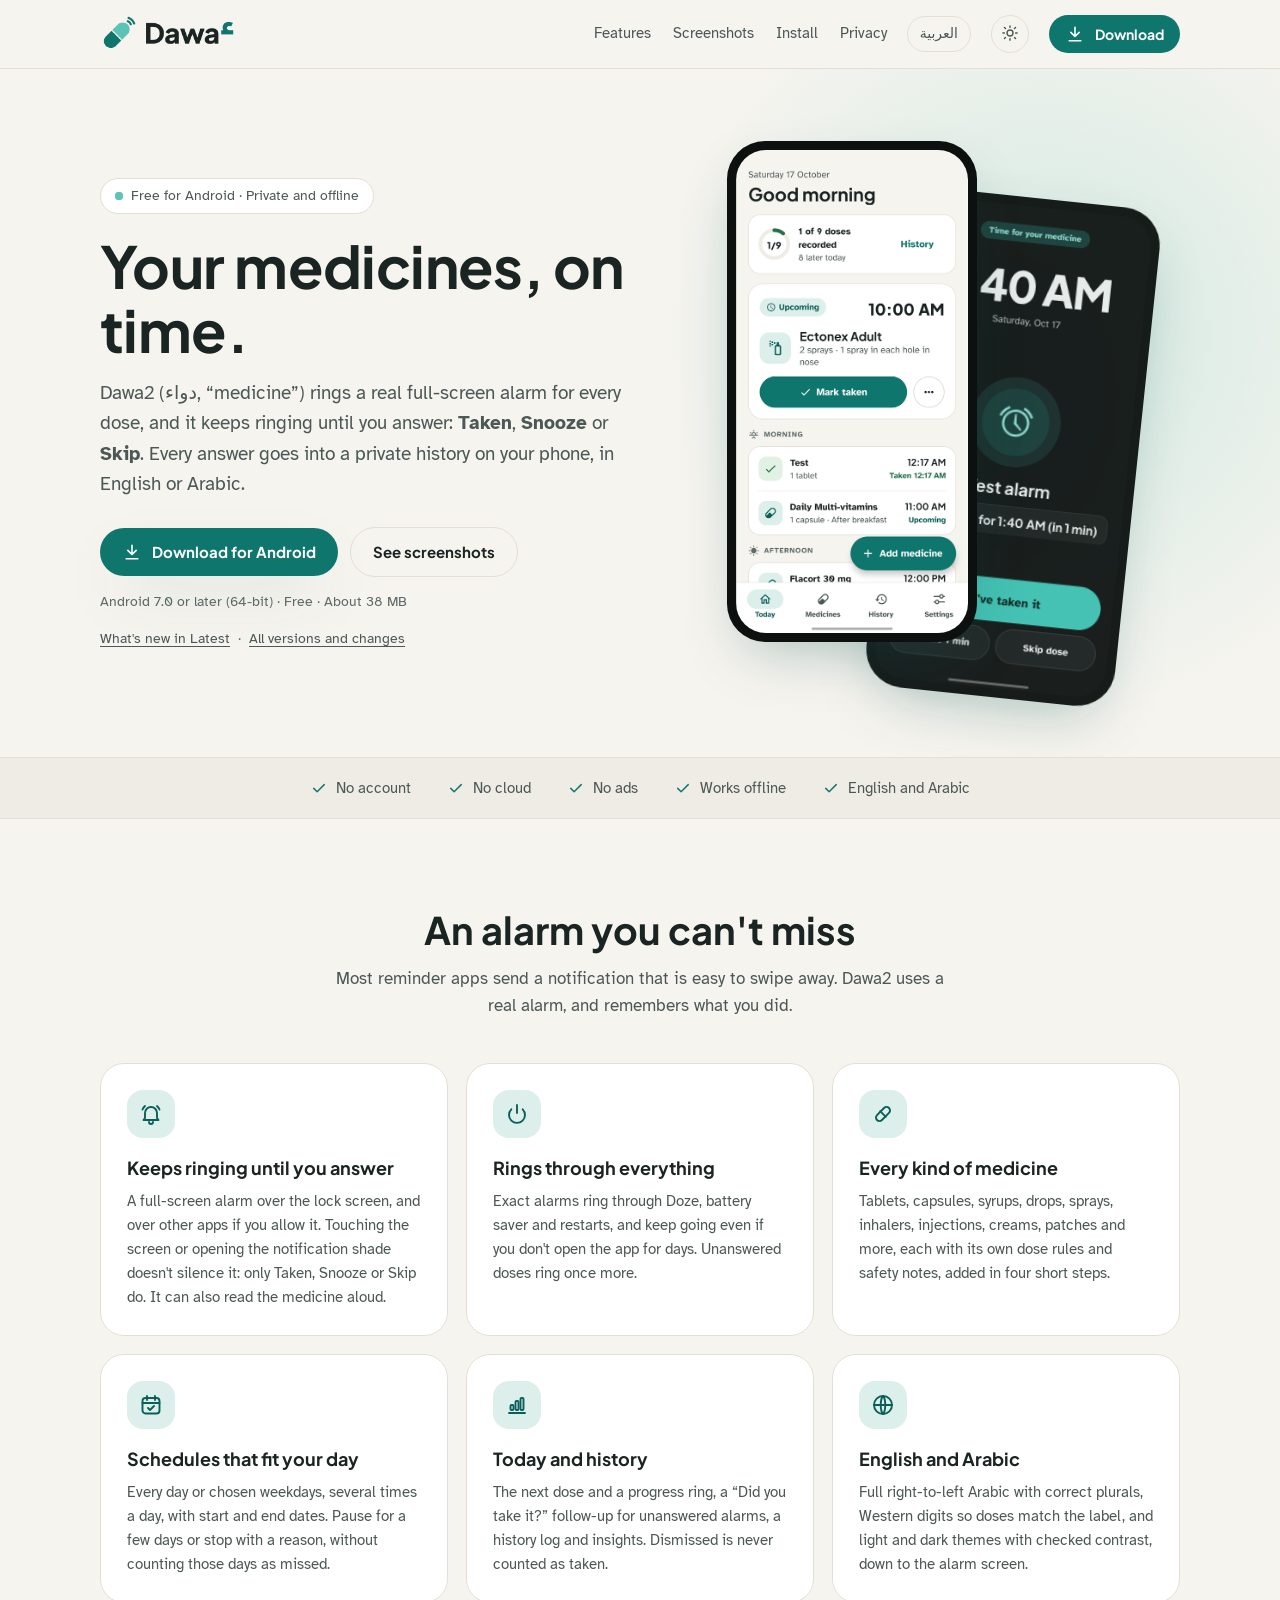
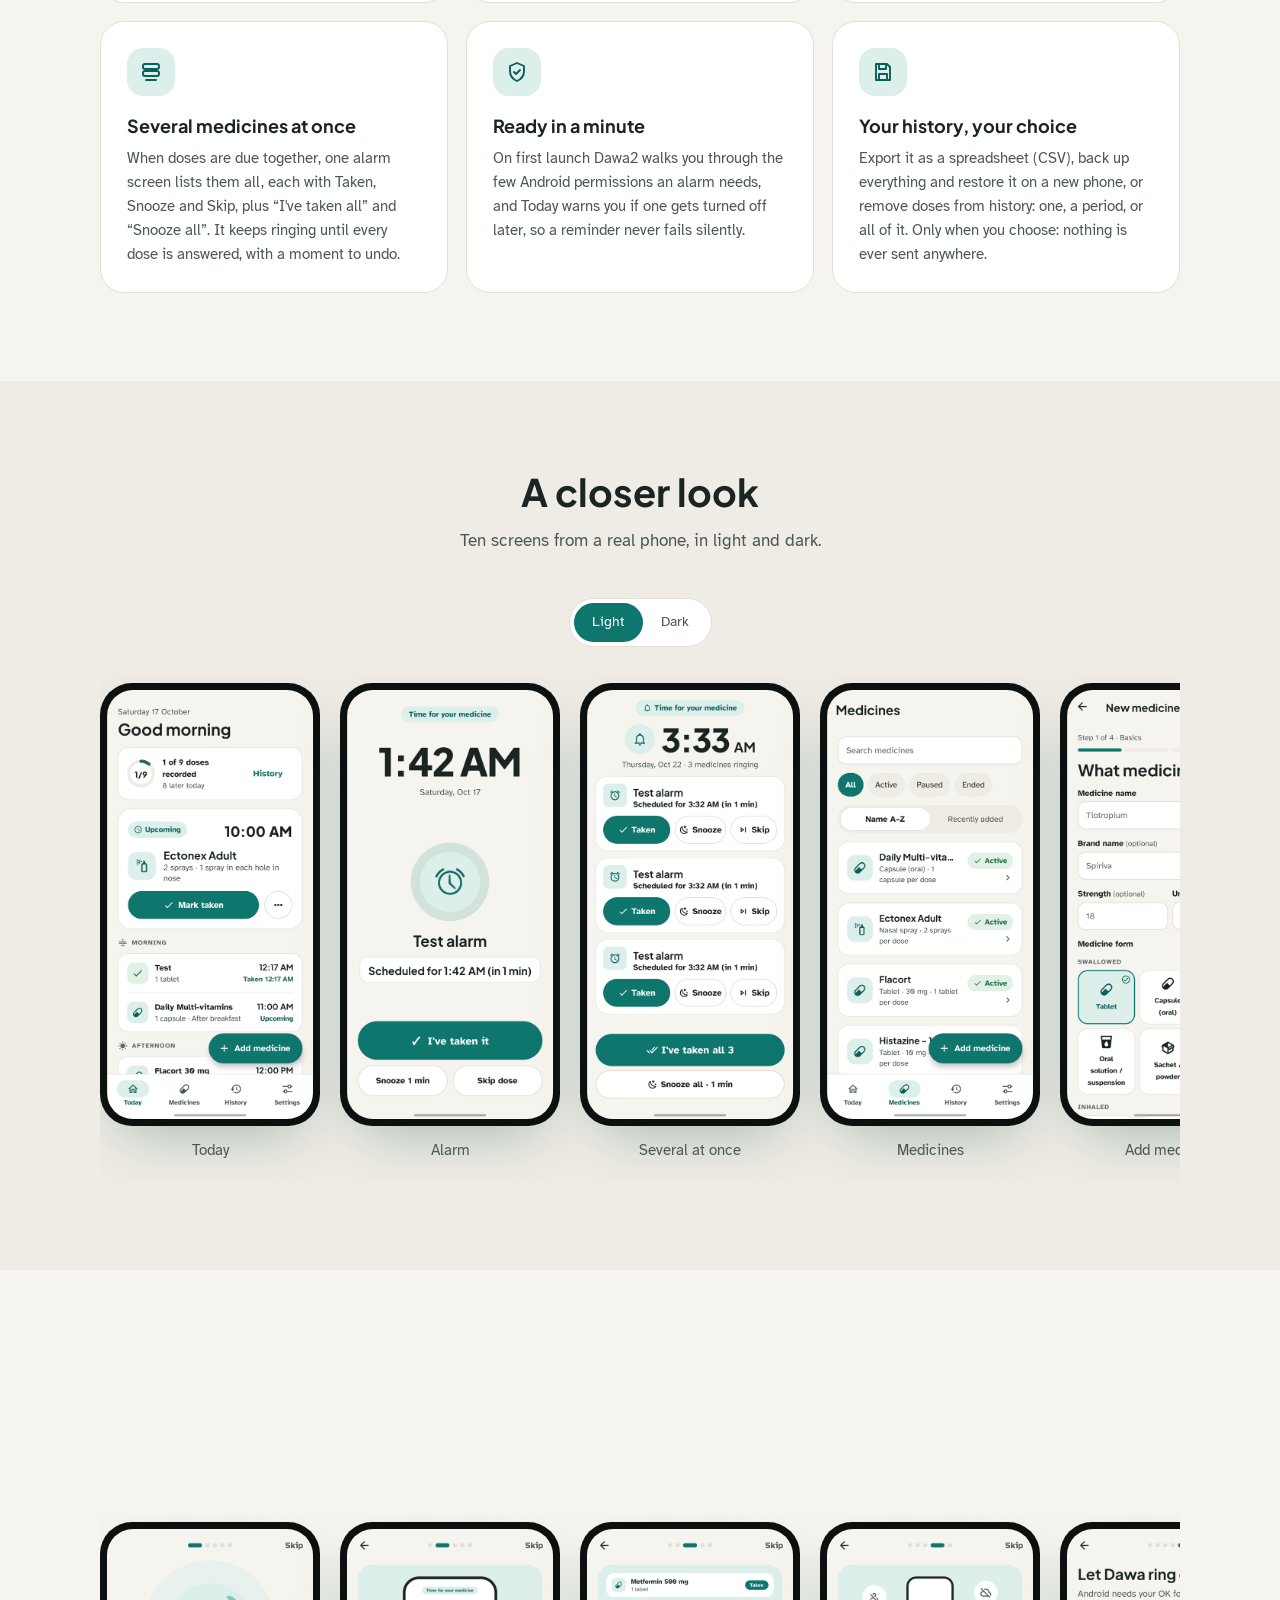
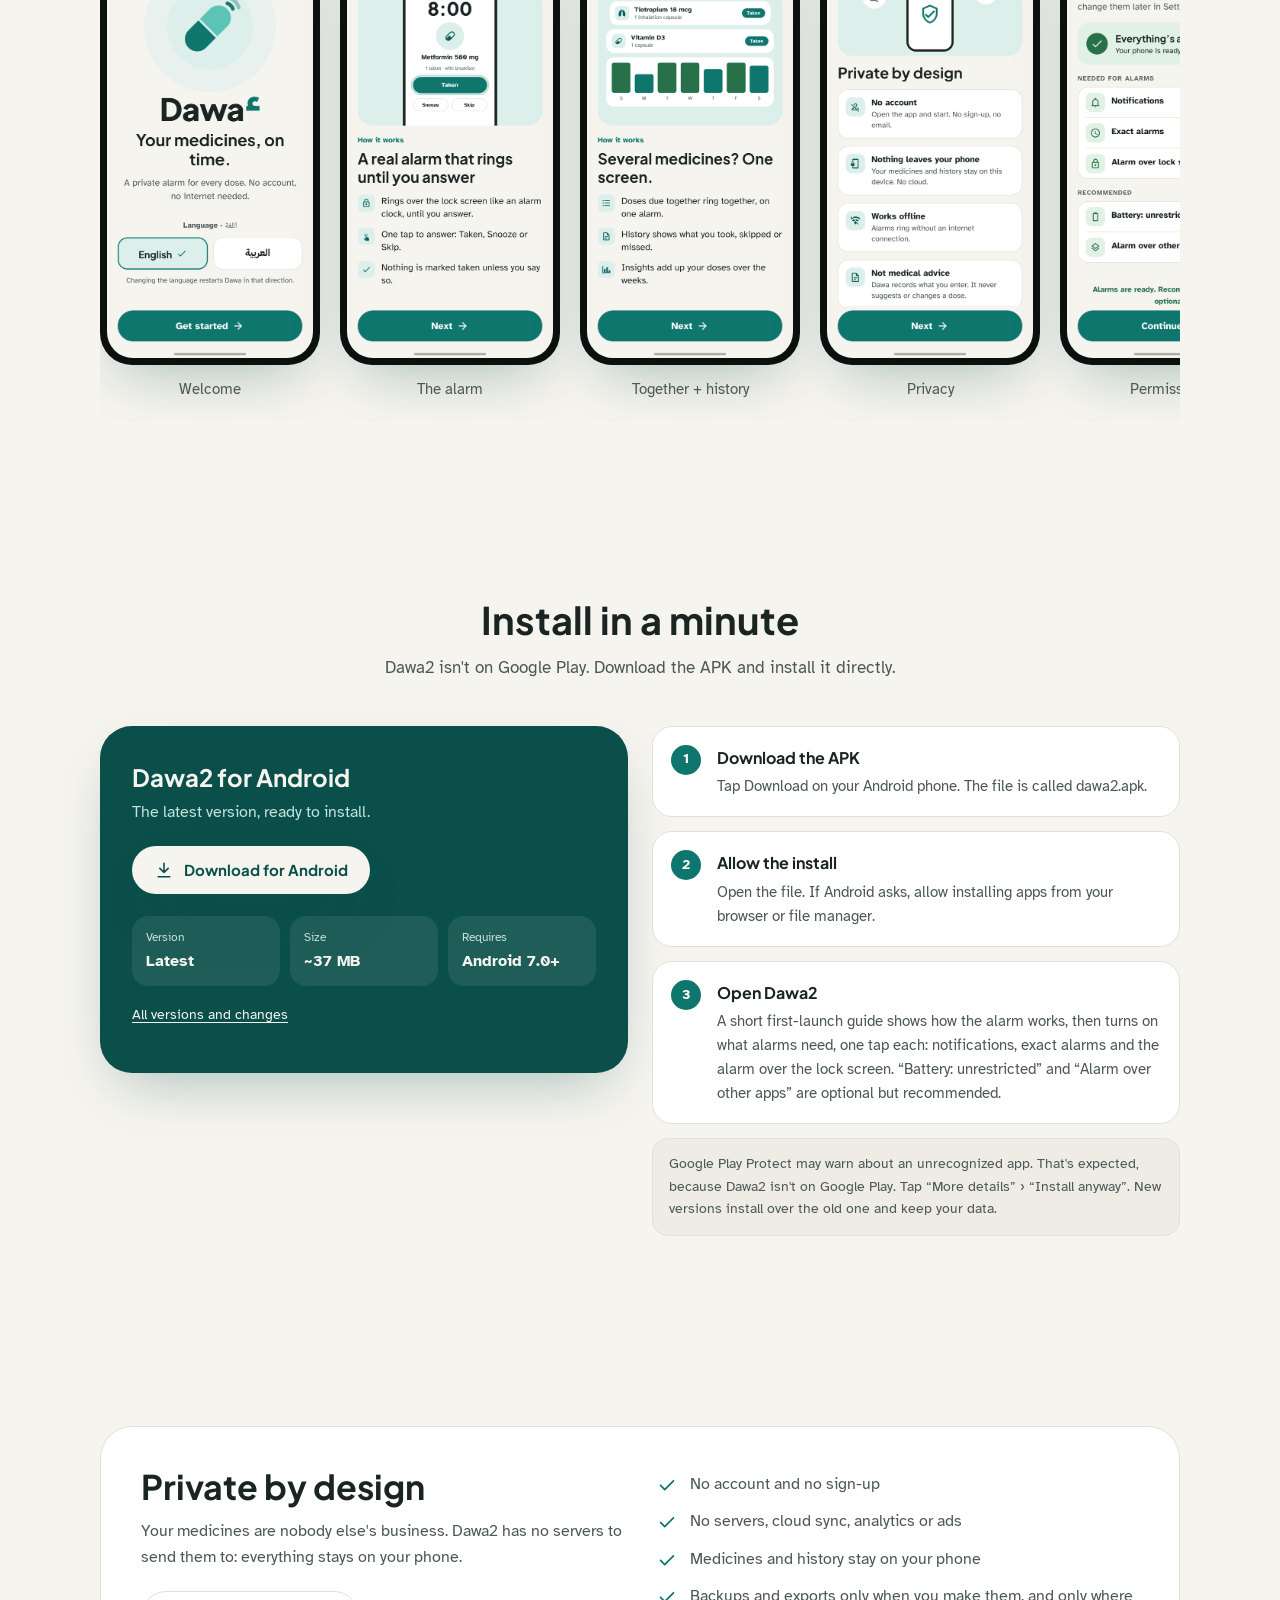
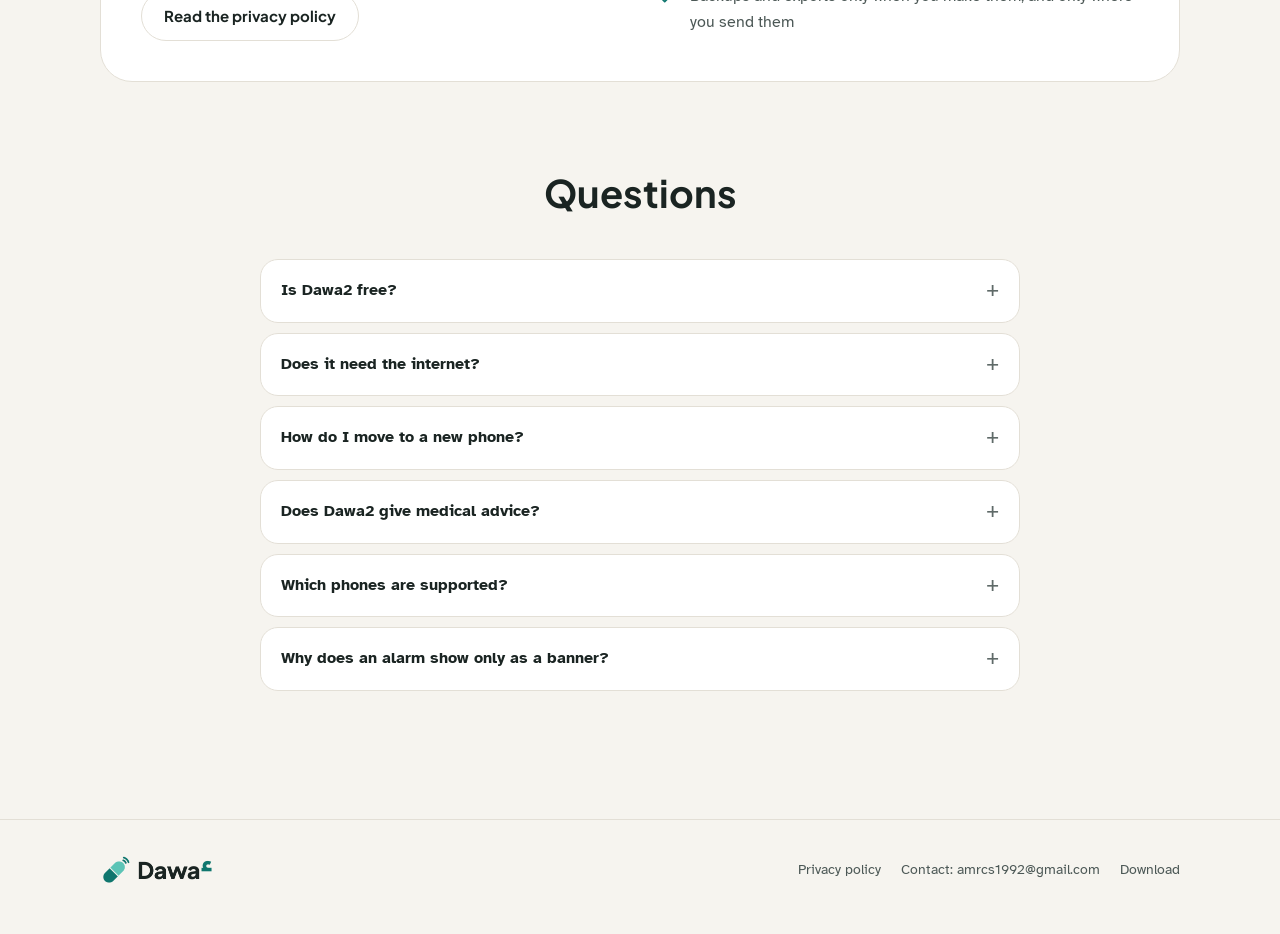
==== commit 508bc88e: "v0.1.11: Remove history in the gallery; new Delete medicine sheet Gallery (EN/AR, light/dark): the R" ====
--- a/index.html
+++ b/index.html
@@ -53,18 +53,18 @@
     <section class="block" id="features">
       <div class="container">
         <div class="section-head"><h2>An alarm you can't miss</h2><p>Most reminder apps send a notification that is easy to swipe away. Dawa2 uses a real alarm, and remembers what you did.</p></div>
-        <div class="features"><div class="feature"><div class="icon"><svg viewBox="0 0 24 24" fill="none" stroke="currentColor" stroke-width="1.9" stroke-linecap="round" stroke-linejoin="round" aria-hidden="true"><path d="M6 16V11a6 6 0 0 1 12 0v5l1.5 2h-15z"/><path d="M10 20a2 2 0 0 0 4 0"/><path d="M3.5 7.5A9 9 0 0 1 6 4M20.5 7.5A9 9 0 0 0 18 4"/></svg></div><h3>Keeps ringing until you answer</h3><p>A full-screen alarm over the lock screen, and over other apps if you allow it. Touching the screen or opening the notification shade doesn't silence it: only Taken, Snooze or Skip do. It can also read the medicine aloud.</p></div><div class="feature"><div class="icon"><svg viewBox="0 0 24 24" fill="none" stroke="currentColor" stroke-width="1.9" stroke-linecap="round" stroke-linejoin="round" aria-hidden="true"><path d="M12 3v8"/><path d="M6.3 7.3a8 8 0 1 0 11.4 0"/></svg></div><h3>Rings through everything</h3><p>Exact alarms ring through Doze, battery saver and restarts, and keep going even if you don't open the app for days. Unanswered doses ring once more.</p></div><div class="feature"><div class="icon"><svg viewBox="0 0 24 24" fill="none" stroke="currentColor" stroke-width="1.9" stroke-linecap="round" stroke-linejoin="round" aria-hidden="true"><rect x="3.5" y="8.5" width="17" height="7" rx="3.5" transform="rotate(-45 12 12)"/><path d="m9.2 9.2 5.6 5.6"/></svg></div><h3>Every kind of medicine</h3><p>Tablets, capsules, syrups, drops, sprays, inhalers, injections, creams, patches and more, each with its own dose rules and safety notes, added in four short steps.</p></div><div class="feature"><div class="icon"><svg viewBox="0 0 24 24" fill="none" stroke="currentColor" stroke-width="1.9" stroke-linecap="round" stroke-linejoin="round" aria-hidden="true"><rect x="3.5" y="5" width="17" height="15.5" rx="3"/><path d="M3.5 10h17M8 3v4M16 3v4"/><path d="m9 15 2 2 4-4"/></svg></div><h3>Schedules that fit your day</h3><p>Every day or chosen weekdays, several times a day, with start and end dates. Pause for a few days or stop with a reason, without counting those days as missed.</p></div><div class="feature"><div class="icon"><svg viewBox="0 0 24 24" fill="none" stroke="currentColor" stroke-width="1.9" stroke-linecap="round" stroke-linejoin="round" aria-hidden="true"><path d="M4 20h16"/><rect x="5.5" y="12" width="3" height="5" rx="1"/><rect x="10.5" y="8" width="3" height="9" rx="1"/><rect x="15.5" y="5" width="3" height="12" rx="1"/></svg></div><h3>Today and history</h3><p>The next dose and a progress ring, a “Did you take it?” follow-up for unanswered alarms, a history log and insights. Dismissed is never counted as taken.</p></div><div class="feature"><div class="icon"><svg viewBox="0 0 24 24" fill="none" stroke="currentColor" stroke-width="1.9" stroke-linecap="round" stroke-linejoin="round" aria-hidden="true"><circle cx="12" cy="12" r="9"/><path d="M3 12h18M12 3c3 3.2 3 14.8 0 18M12 3c-3 3.2-3 14.8 0 18"/></svg></div><h3>English and Arabic</h3><p>Full right-to-left Arabic with correct plurals, Western digits so doses match the label, and light and dark themes with checked contrast, down to the alarm screen.</p></div><div class="feature"><div class="icon"><svg viewBox="0 0 24 24" fill="none" stroke="currentColor" stroke-width="1.9" stroke-linecap="round" stroke-linejoin="round" aria-hidden="true"><rect x="4" y="4" width="16" height="5" rx="2"/><rect x="4" y="11" width="16" height="5" rx="2"/><path d="M7 20h10"/></svg></div><h3>Several medicines at once</h3><p>When doses are due together, one alarm screen lists them all, each with Taken, Snooze and Skip, plus “I've taken all” and “Snooze all”. It keeps ringing until every dose is answered, with a moment to undo.</p></div><div class="feature"><div class="icon"><svg viewBox="0 0 24 24" fill="none" stroke="currentColor" stroke-width="1.9" stroke-linecap="round" stroke-linejoin="round" aria-hidden="true"><path d="M12 3 5 6v5c0 4.5 3 8.3 7 10 4-1.7 7-5.5 7-10V6z"/><path d="m9 12 2 2 4-4"/></svg></div><h3>Ready in a minute</h3><p>On first launch Dawa2 walks you through the few Android permissions an alarm needs, and Today warns you if one gets turned off later, so a reminder never fails silently.</p></div><div class="feature"><div class="icon"><svg viewBox="0 0 24 24" fill="none" stroke="currentColor" stroke-width="1.9" stroke-linecap="round" stroke-linejoin="round" aria-hidden="true"><path d="M5 4h11l3 3v13H5z"/><path d="M8 4v5h7V4M8 20v-6h8v6"/></svg></div><h3>Backup and export</h3><p>Export your history as a spreadsheet (CSV) or back up everything to a file and restore it on a new phone. Only when you choose: nothing is ever sent anywhere.</p></div></div>
+        <div class="features"><div class="feature"><div class="icon"><svg viewBox="0 0 24 24" fill="none" stroke="currentColor" stroke-width="1.9" stroke-linecap="round" stroke-linejoin="round" aria-hidden="true"><path d="M6 16V11a6 6 0 0 1 12 0v5l1.5 2h-15z"/><path d="M10 20a2 2 0 0 0 4 0"/><path d="M3.5 7.5A9 9 0 0 1 6 4M20.5 7.5A9 9 0 0 0 18 4"/></svg></div><h3>Keeps ringing until you answer</h3><p>A full-screen alarm over the lock screen, and over other apps if you allow it. Touching the screen or opening the notification shade doesn't silence it: only Taken, Snooze or Skip do. It can also read the medicine aloud.</p></div><div class="feature"><div class="icon"><svg viewBox="0 0 24 24" fill="none" stroke="currentColor" stroke-width="1.9" stroke-linecap="round" stroke-linejoin="round" aria-hidden="true"><path d="M12 3v8"/><path d="M6.3 7.3a8 8 0 1 0 11.4 0"/></svg></div><h3>Rings through everything</h3><p>Exact alarms ring through Doze, battery saver and restarts, and keep going even if you don't open the app for days. Unanswered doses ring once more.</p></div><div class="feature"><div class="icon"><svg viewBox="0 0 24 24" fill="none" stroke="currentColor" stroke-width="1.9" stroke-linecap="round" stroke-linejoin="round" aria-hidden="true"><rect x="3.5" y="8.5" width="17" height="7" rx="3.5" transform="rotate(-45 12 12)"/><path d="m9.2 9.2 5.6 5.6"/></svg></div><h3>Every kind of medicine</h3><p>Tablets, capsules, syrups, drops, sprays, inhalers, injections, creams, patches and more, each with its own dose rules and safety notes, added in four short steps.</p></div><div class="feature"><div class="icon"><svg viewBox="0 0 24 24" fill="none" stroke="currentColor" stroke-width="1.9" stroke-linecap="round" stroke-linejoin="round" aria-hidden="true"><rect x="3.5" y="5" width="17" height="15.5" rx="3"/><path d="M3.5 10h17M8 3v4M16 3v4"/><path d="m9 15 2 2 4-4"/></svg></div><h3>Schedules that fit your day</h3><p>Every day or chosen weekdays, several times a day, with start and end dates. Pause for a few days or stop with a reason, without counting those days as missed.</p></div><div class="feature"><div class="icon"><svg viewBox="0 0 24 24" fill="none" stroke="currentColor" stroke-width="1.9" stroke-linecap="round" stroke-linejoin="round" aria-hidden="true"><path d="M4 20h16"/><rect x="5.5" y="12" width="3" height="5" rx="1"/><rect x="10.5" y="8" width="3" height="9" rx="1"/><rect x="15.5" y="5" width="3" height="12" rx="1"/></svg></div><h3>Today and history</h3><p>The next dose and a progress ring, a “Did you take it?” follow-up for unanswered alarms, a history log and insights. Dismissed is never counted as taken.</p></div><div class="feature"><div class="icon"><svg viewBox="0 0 24 24" fill="none" stroke="currentColor" stroke-width="1.9" stroke-linecap="round" stroke-linejoin="round" aria-hidden="true"><circle cx="12" cy="12" r="9"/><path d="M3 12h18M12 3c3 3.2 3 14.8 0 18M12 3c-3 3.2-3 14.8 0 18"/></svg></div><h3>English and Arabic</h3><p>Full right-to-left Arabic with correct plurals, Western digits so doses match the label, and light and dark themes with checked contrast, down to the alarm screen.</p></div><div class="feature"><div class="icon"><svg viewBox="0 0 24 24" fill="none" stroke="currentColor" stroke-width="1.9" stroke-linecap="round" stroke-linejoin="round" aria-hidden="true"><rect x="4" y="4" width="16" height="5" rx="2"/><rect x="4" y="11" width="16" height="5" rx="2"/><path d="M7 20h10"/></svg></div><h3>Several medicines at once</h3><p>When doses are due together, one alarm screen lists them all, each with Taken, Snooze and Skip, plus “I've taken all” and “Snooze all”. It keeps ringing until every dose is answered, with a moment to undo.</p></div><div class="feature"><div class="icon"><svg viewBox="0 0 24 24" fill="none" stroke="currentColor" stroke-width="1.9" stroke-linecap="round" stroke-linejoin="round" aria-hidden="true"><path d="M12 3 5 6v5c0 4.5 3 8.3 7 10 4-1.7 7-5.5 7-10V6z"/><path d="m9 12 2 2 4-4"/></svg></div><h3>Ready in a minute</h3><p>On first launch Dawa2 walks you through the few Android permissions an alarm needs, and Today warns you if one gets turned off later, so a reminder never fails silently.</p></div><div class="feature"><div class="icon"><svg viewBox="0 0 24 24" fill="none" stroke="currentColor" stroke-width="1.9" stroke-linecap="round" stroke-linejoin="round" aria-hidden="true"><path d="M5 4h11l3 3v13H5z"/><path d="M8 4v5h7V4M8 20v-6h8v6"/></svg></div><h3>Your history, your choice</h3><p>Export it as a spreadsheet (CSV), back up everything and restore it on a new phone, or remove doses from history: one, a period, or all of it. Only when you choose: nothing is ever sent anywhere.</p></div></div>
       </div>
     </section>
 
     <section class="block" id="screenshots" style="background: var(--bg2)">
       <div class="container">
-        <div class="section-head"><h2>A closer look</h2><p>Nine screens from a real phone, in light and dark.</p></div>
+        <div class="section-head"><h2>A closer look</h2><p>Ten screens from a real phone, in light and dark.</p></div>
         <div class="gallery-bar"><div class="seg" role="group">
           <button type="button" data-theme="light" aria-pressed="true">Light</button>
           <button type="button" data-theme="dark" aria-pressed="false">Dark</button>
         </div></div>
-        <div class="gallery"><figure><div class="phone"><img loading="lazy" src="assets/shots/en-light-today.png" data-light="assets/shots/en-light-today.png" data-dark="assets/shots/en-dark-today.png" alt="Today" width="540" height="1125"></div><figcaption>Today</figcaption></figure><figure><div class="phone"><img loading="lazy" src="assets/shots/en-light-alarm.png" data-light="assets/shots/en-light-alarm.png" data-dark="assets/shots/en-dark-alarm.png" alt="Alarm" width="540" height="1125"></div><figcaption>Alarm</figcaption></figure><figure><div class="phone"><img loading="lazy" src="assets/shots/en-light-alarm-multi.png" data-light="assets/shots/en-light-alarm-multi.png" data-dark="assets/shots/en-dark-alarm-multi.png" alt="Several at once" width="540" height="1125"></div><figcaption>Several at once</figcaption></figure><figure><div class="phone"><img loading="lazy" src="assets/shots/en-light-medicines.png" data-light="assets/shots/en-light-medicines.png" data-dark="assets/shots/en-dark-medicines.png" alt="Medicines" width="540" height="1125"></div><figcaption>Medicines</figcaption></figure><figure><div class="phone"><img loading="lazy" src="assets/shots/en-light-add.png" data-light="assets/shots/en-light-add.png" data-dark="assets/shots/en-dark-add.png" alt="Add medicine" width="540" height="1125"></div><figcaption>Add medicine</figcaption></figure><figure><div class="phone"><img loading="lazy" src="assets/shots/en-light-insights.png" data-light="assets/shots/en-light-insights.png" data-dark="assets/shots/en-dark-insights.png" alt="Insights" width="540" height="1125"></div><figcaption>Insights</figcaption></figure><figure><div class="phone"><img loading="lazy" src="assets/shots/en-light-settings.png" data-light="assets/shots/en-light-settings.png" data-dark="assets/shots/en-dark-settings.png" alt="Settings" width="540" height="1125"></div><figcaption>Settings</figcaption></figure><figure><div class="phone"><img loading="lazy" src="assets/shots/en-light-settings-speak.png" data-light="assets/shots/en-light-settings-speak.png" data-dark="assets/shots/en-dark-settings-speak.png" alt="Speak the title" width="540" height="1125"></div><figcaption>Speak the title</figcaption></figure><figure><div class="phone"><img loading="lazy" src="assets/shots/en-light-medicine-delete.png" data-light="assets/shots/en-light-medicine-delete.png" data-dark="assets/shots/en-dark-medicine-delete.png" alt="Delete a medicine" width="540" height="1125"></div><figcaption>Delete a medicine</figcaption></figure></div>
+        <div class="gallery"><figure><div class="phone"><img loading="lazy" src="assets/shots/en-light-today.png" data-light="assets/shots/en-light-today.png" data-dark="assets/shots/en-dark-today.png" alt="Today" width="540" height="1125"></div><figcaption>Today</figcaption></figure><figure><div class="phone"><img loading="lazy" src="assets/shots/en-light-alarm.png" data-light="assets/shots/en-light-alarm.png" data-dark="assets/shots/en-dark-alarm.png" alt="Alarm" width="540" height="1125"></div><figcaption>Alarm</figcaption></figure><figure><div class="phone"><img loading="lazy" src="assets/shots/en-light-alarm-multi.png" data-light="assets/shots/en-light-alarm-multi.png" data-dark="assets/shots/en-dark-alarm-multi.png" alt="Several at once" width="540" height="1125"></div><figcaption>Several at once</figcaption></figure><figure><div class="phone"><img loading="lazy" src="assets/shots/en-light-medicines.png" data-light="assets/shots/en-light-medicines.png" data-dark="assets/shots/en-dark-medicines.png" alt="Medicines" width="540" height="1125"></div><figcaption>Medicines</figcaption></figure><figure><div class="phone"><img loading="lazy" src="assets/shots/en-light-add.png" data-light="assets/shots/en-light-add.png" data-dark="assets/shots/en-dark-add.png" alt="Add medicine" width="540" height="1125"></div><figcaption>Add medicine</figcaption></figure><figure><div class="phone"><img loading="lazy" src="assets/shots/en-light-insights.png" data-light="assets/shots/en-light-insights.png" data-dark="assets/shots/en-dark-insights.png" alt="Insights" width="540" height="1125"></div><figcaption>Insights</figcaption></figure><figure><div class="phone"><img loading="lazy" src="assets/shots/en-light-settings.png" data-light="assets/shots/en-light-settings.png" data-dark="assets/shots/en-dark-settings.png" alt="Settings" width="540" height="1125"></div><figcaption>Settings</figcaption></figure><figure><div class="phone"><img loading="lazy" src="assets/shots/en-light-settings-speak.png" data-light="assets/shots/en-light-settings-speak.png" data-dark="assets/shots/en-dark-settings-speak.png" alt="Speak the title" width="540" height="1125"></div><figcaption>Speak the title</figcaption></figure><figure><div class="phone"><img loading="lazy" src="assets/shots/en-light-history-remove.png" data-light="assets/shots/en-light-history-remove.png" data-dark="assets/shots/en-dark-history-remove.png" alt="Remove history" width="540" height="1125"></div><figcaption>Remove history</figcaption></figure><figure><div class="phone"><img loading="lazy" src="assets/shots/en-light-medicine-delete.png" data-light="assets/shots/en-light-medicine-delete.png" data-dark="assets/shots/en-dark-medicine-delete.png" alt="Delete a medicine" width="540" height="1125"></div><figcaption>Delete a medicine</figcaption></figure></div>
       </div>
     </section>
 
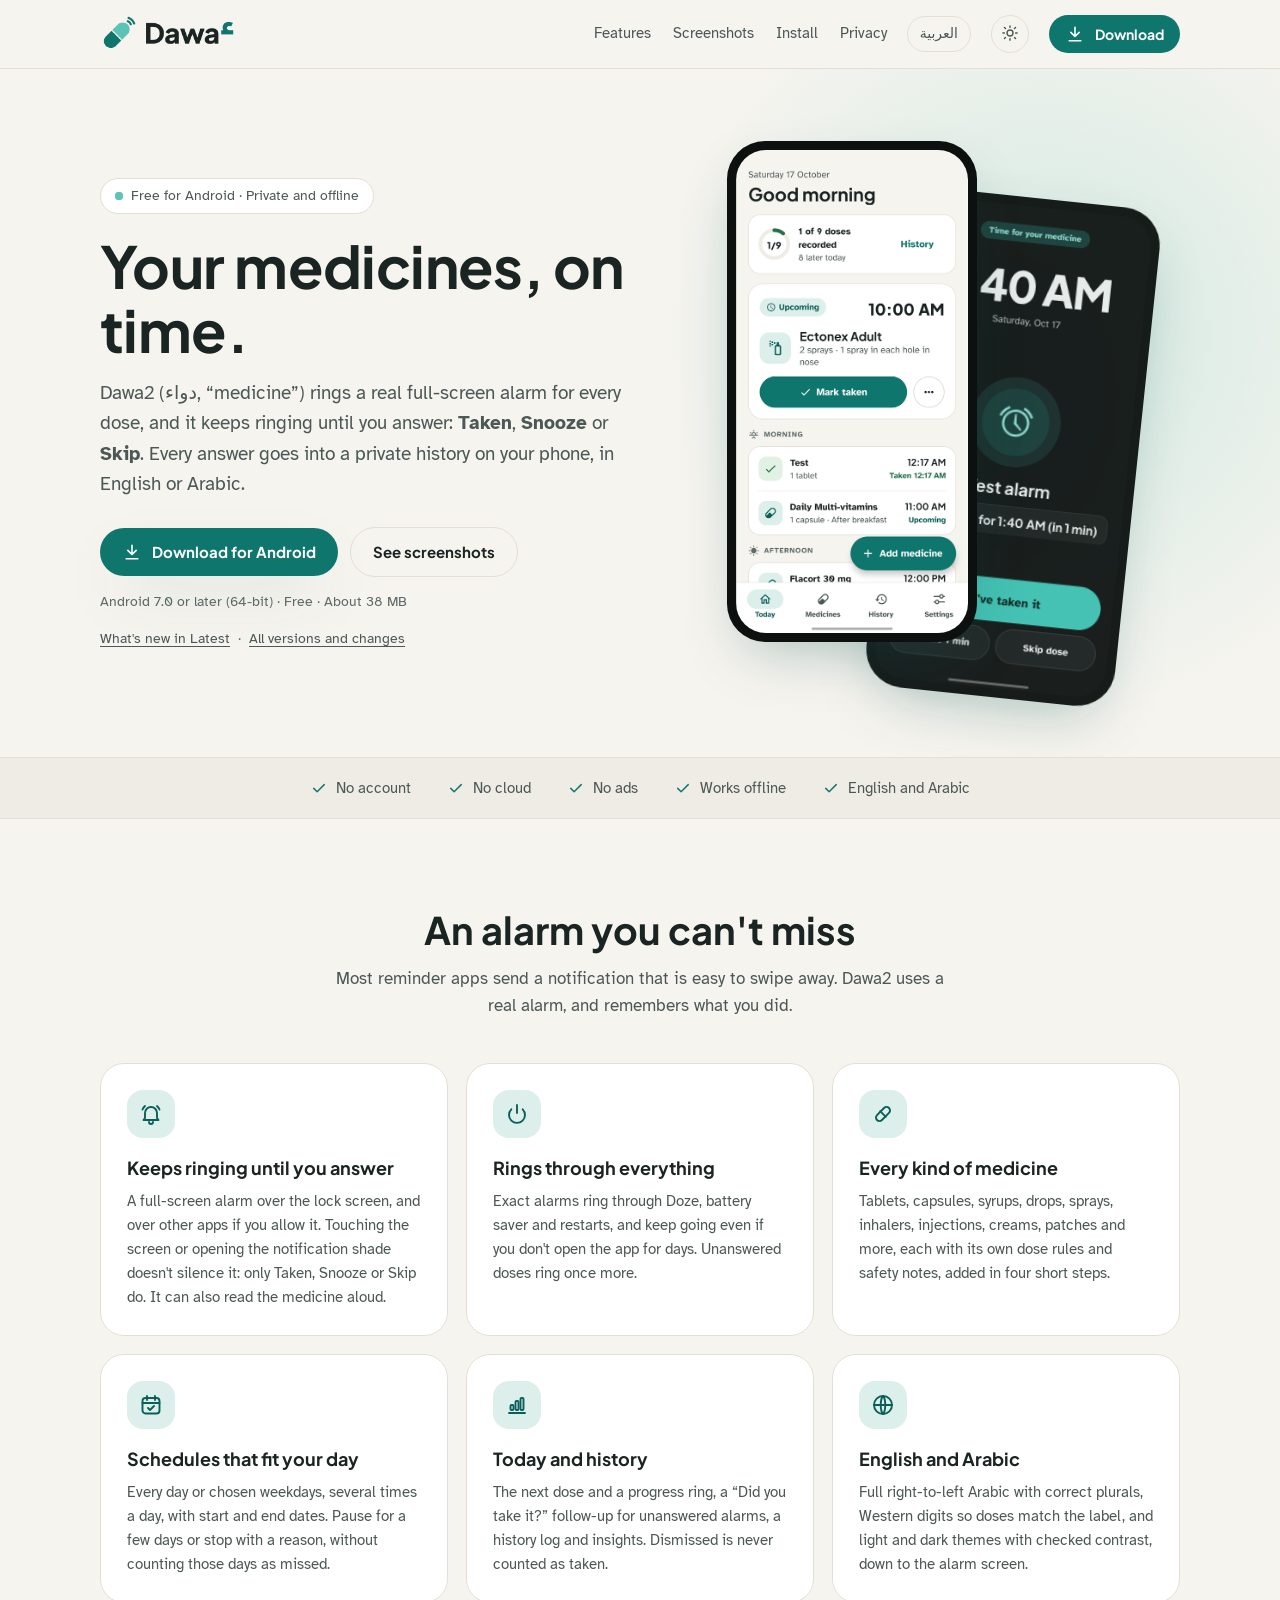
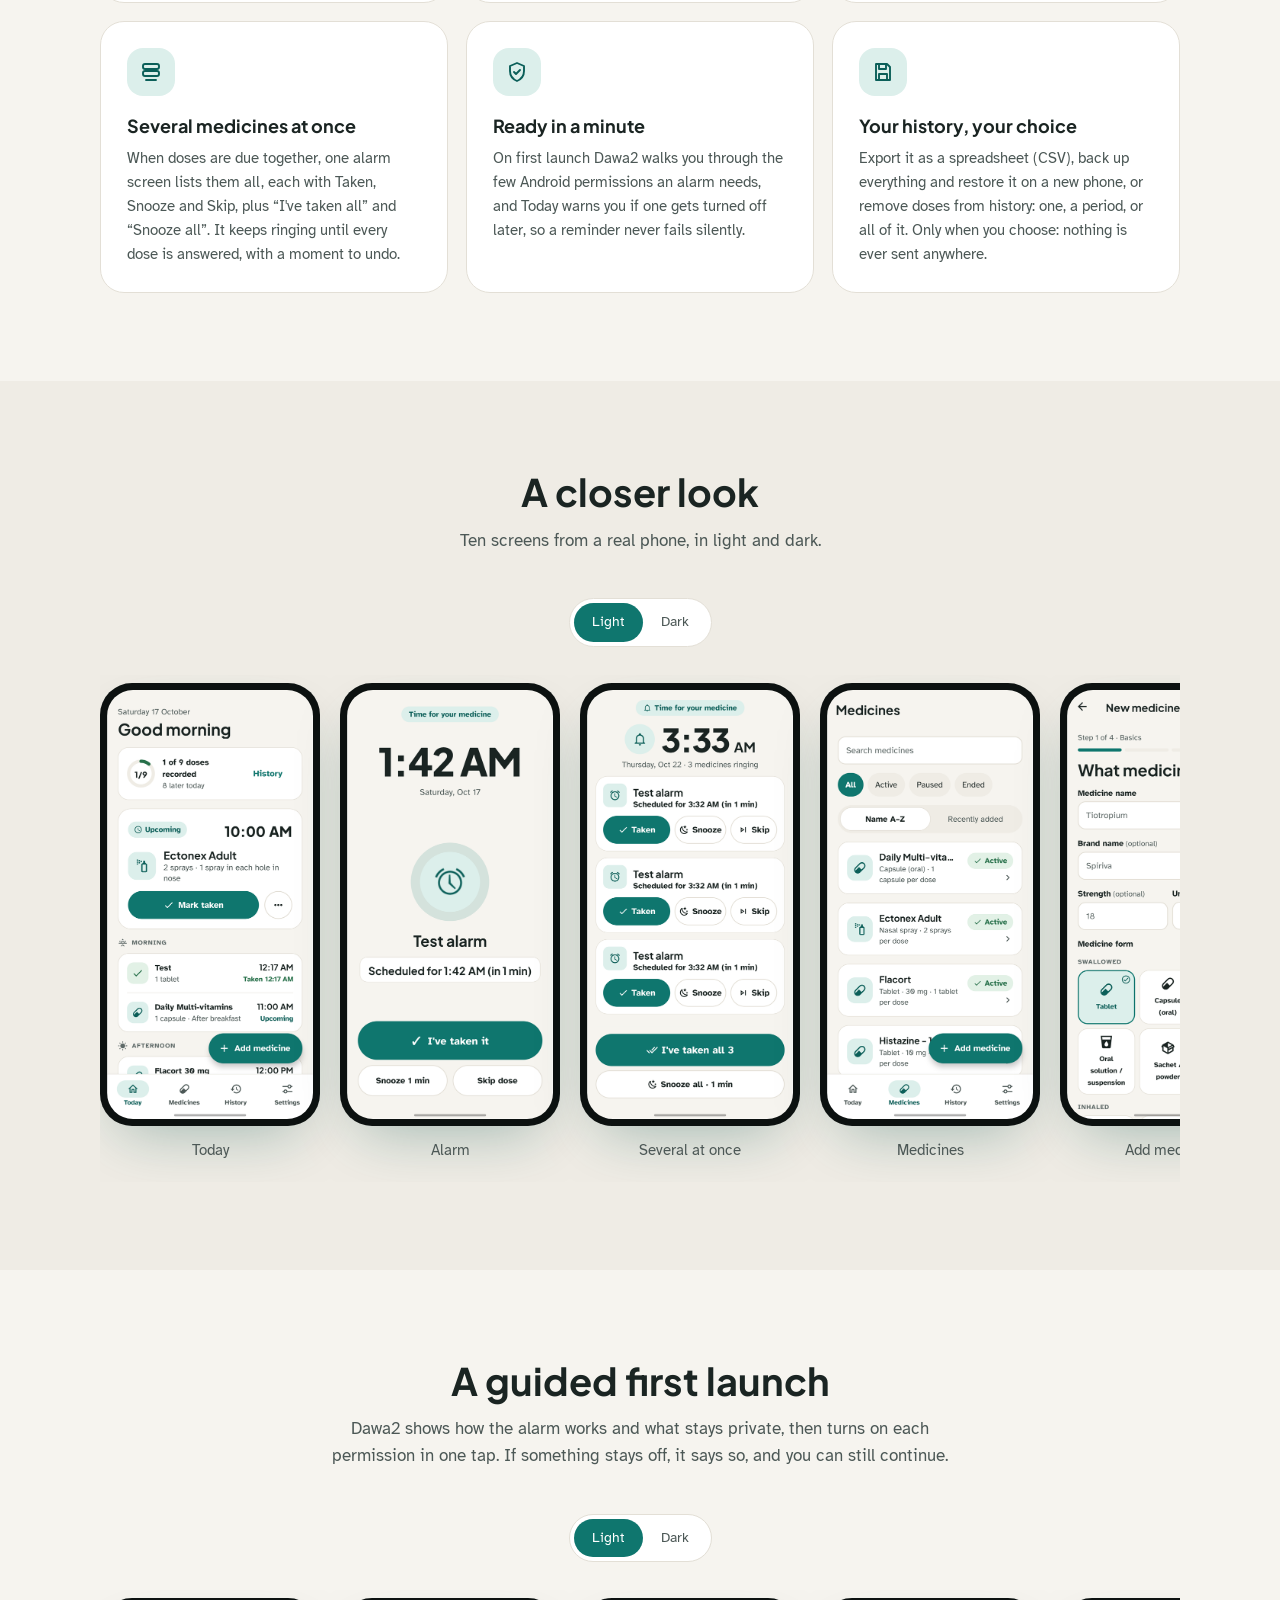
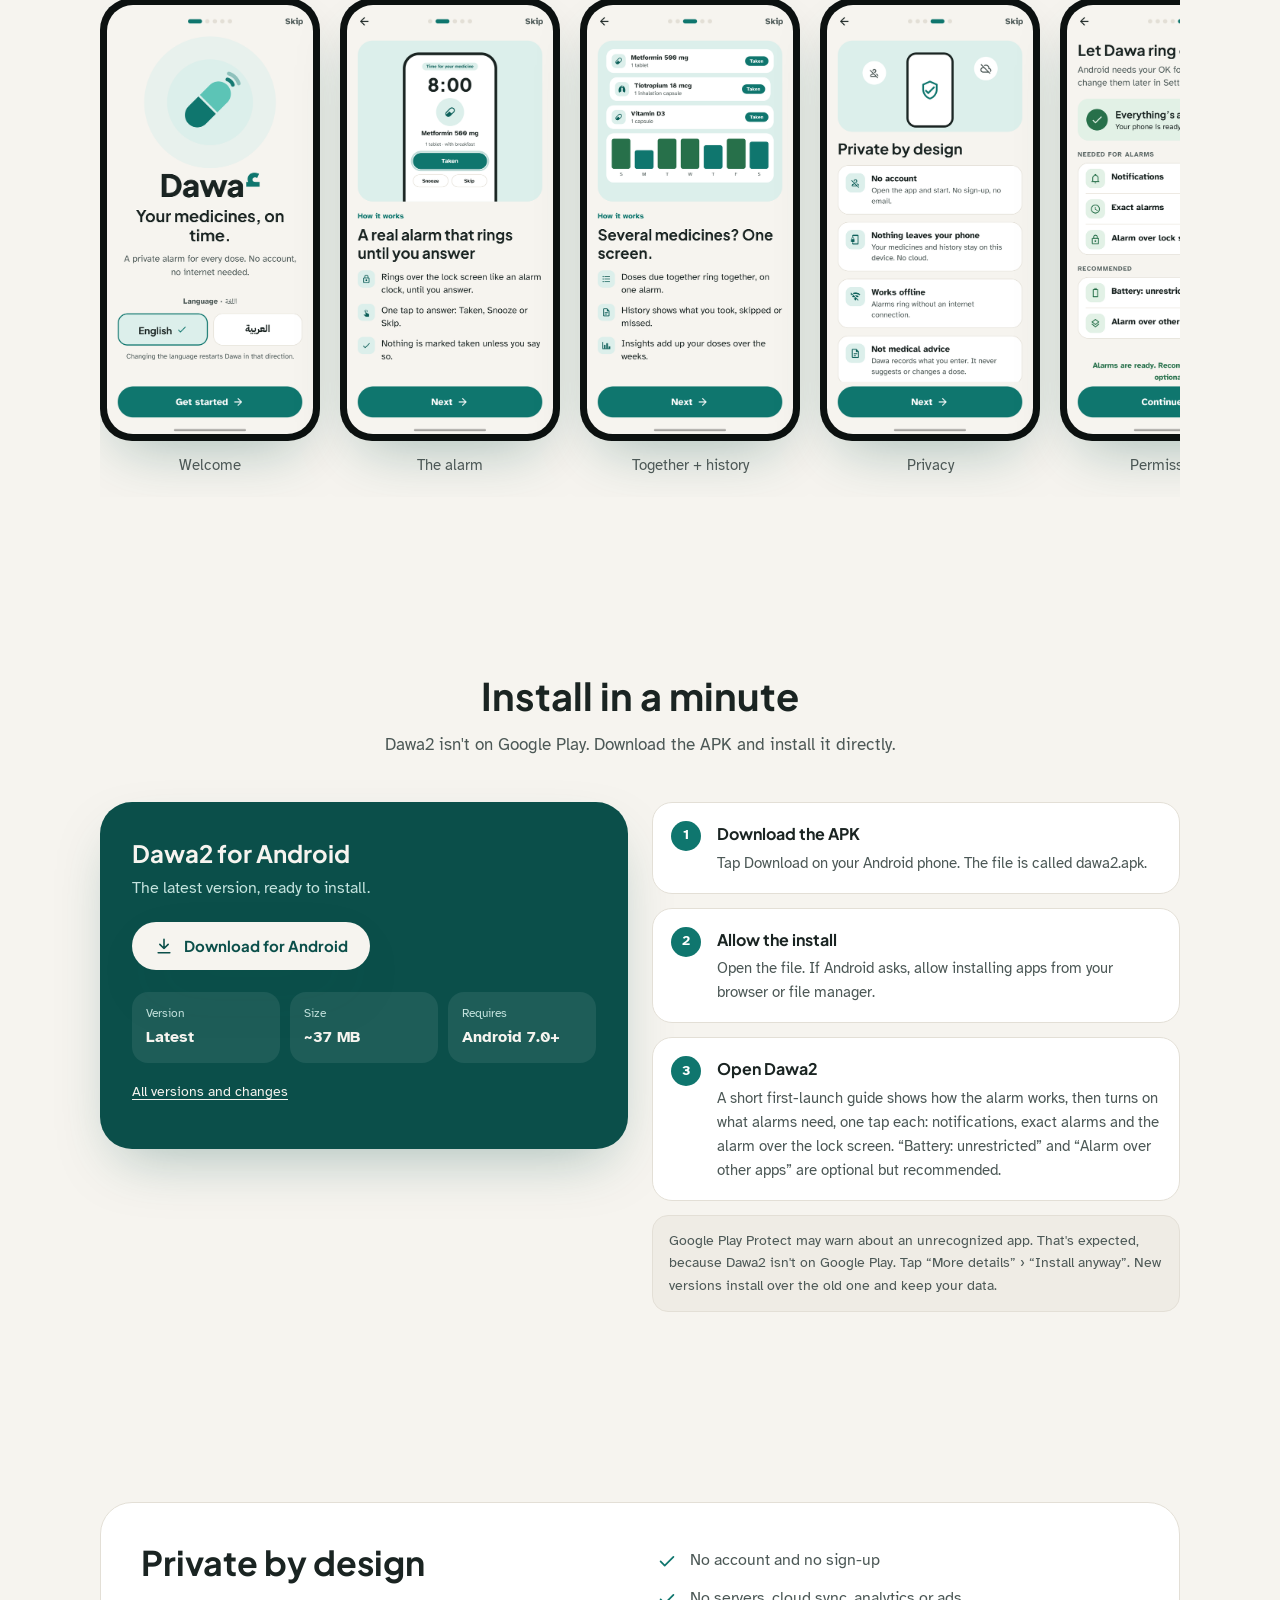
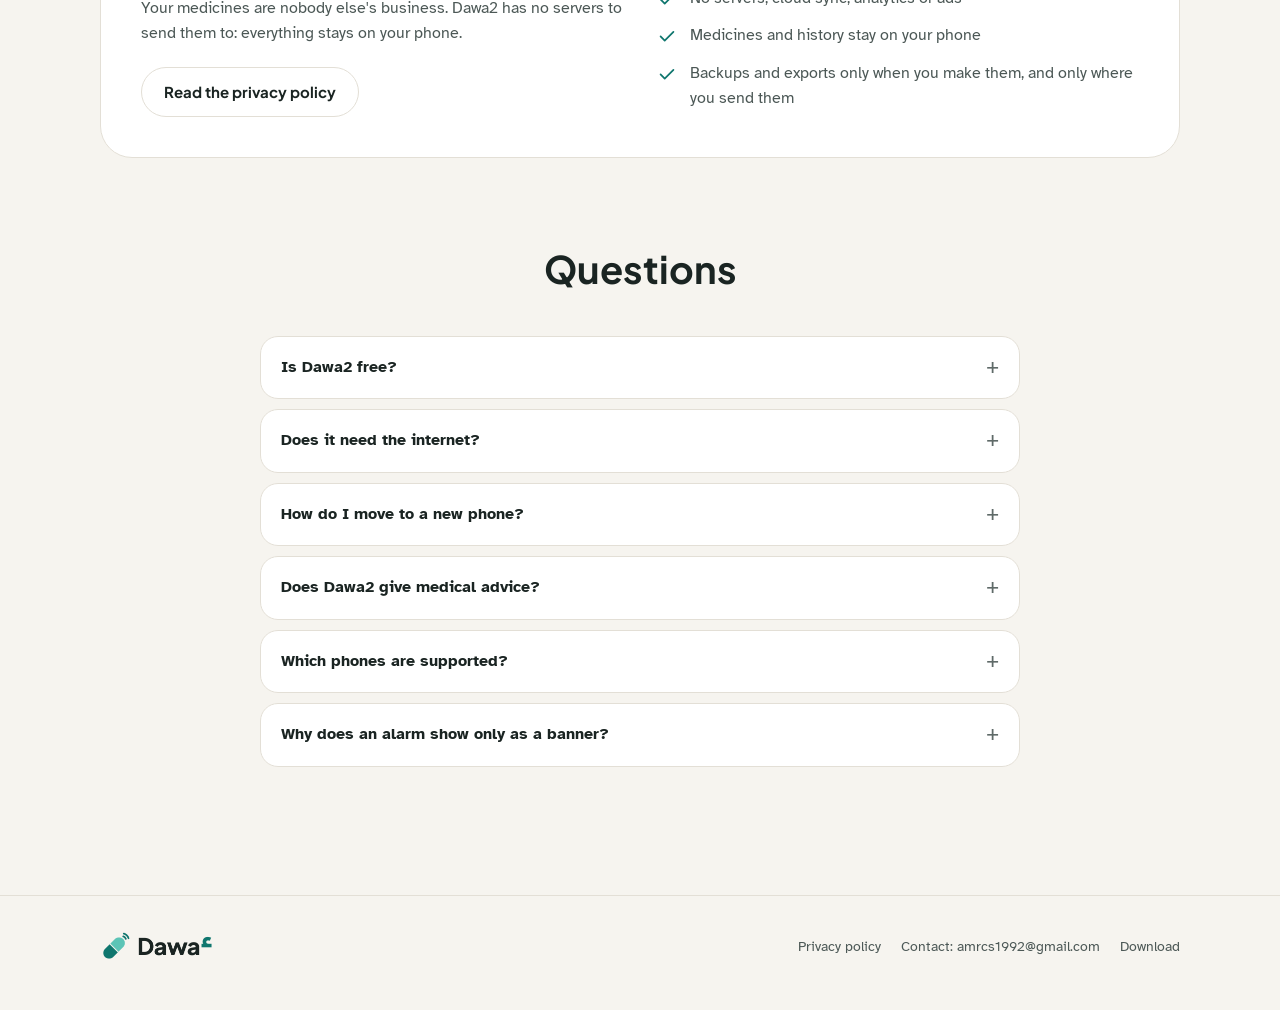
==== commit 17fa46bb: "Light/dark toggle for 'A guided first launch' too Each screenshot section has its own Light/Dark swi" ====
--- a/index.html
+++ b/index.html
@@ -60,10 +60,7 @@
     <section class="block" id="screenshots" style="background: var(--bg2)">
       <div class="container">
         <div class="section-head"><h2>A closer look</h2><p>Ten screens from a real phone, in light and dark.</p></div>
-        <div class="gallery-bar"><div class="seg" role="group">
-          <button type="button" data-theme="light" aria-pressed="true">Light</button>
-          <button type="button" data-theme="dark" aria-pressed="false">Dark</button>
-        </div></div>
+        <div class="gallery-bar"><div class="seg" role="group"><button type="button" data-theme="light" aria-pressed="true">Light</button><button type="button" data-theme="dark" aria-pressed="false">Dark</button></div></div>
         <div class="gallery"><figure><div class="phone"><img loading="lazy" src="assets/shots/en-light-today.png" data-light="assets/shots/en-light-today.png" data-dark="assets/shots/en-dark-today.png" alt="Today" width="540" height="1125"></div><figcaption>Today</figcaption></figure><figure><div class="phone"><img loading="lazy" src="assets/shots/en-light-alarm.png" data-light="assets/shots/en-light-alarm.png" data-dark="assets/shots/en-dark-alarm.png" alt="Alarm" width="540" height="1125"></div><figcaption>Alarm</figcaption></figure><figure><div class="phone"><img loading="lazy" src="assets/shots/en-light-alarm-multi.png" data-light="assets/shots/en-light-alarm-multi.png" data-dark="assets/shots/en-dark-alarm-multi.png" alt="Several at once" width="540" height="1125"></div><figcaption>Several at once</figcaption></figure><figure><div class="phone"><img loading="lazy" src="assets/shots/en-light-medicines.png" data-light="assets/shots/en-light-medicines.png" data-dark="assets/shots/en-dark-medicines.png" alt="Medicines" width="540" height="1125"></div><figcaption>Medicines</figcaption></figure><figure><div class="phone"><img loading="lazy" src="assets/shots/en-light-add.png" data-light="assets/shots/en-light-add.png" data-dark="assets/shots/en-dark-add.png" alt="Add medicine" width="540" height="1125"></div><figcaption>Add medicine</figcaption></figure><figure><div class="phone"><img loading="lazy" src="assets/shots/en-light-insights.png" data-light="assets/shots/en-light-insights.png" data-dark="assets/shots/en-dark-insights.png" alt="Insights" width="540" height="1125"></div><figcaption>Insights</figcaption></figure><figure><div class="phone"><img loading="lazy" src="assets/shots/en-light-settings.png" data-light="assets/shots/en-light-settings.png" data-dark="assets/shots/en-dark-settings.png" alt="Settings" width="540" height="1125"></div><figcaption>Settings</figcaption></figure><figure><div class="phone"><img loading="lazy" src="assets/shots/en-light-settings-speak.png" data-light="assets/shots/en-light-settings-speak.png" data-dark="assets/shots/en-dark-settings-speak.png" alt="Speak the title" width="540" height="1125"></div><figcaption>Speak the title</figcaption></figure><figure><div class="phone"><img loading="lazy" src="assets/shots/en-light-history-remove.png" data-light="assets/shots/en-light-history-remove.png" data-dark="assets/shots/en-dark-history-remove.png" alt="Remove history" width="540" height="1125"></div><figcaption>Remove history</figcaption></figure><figure><div class="phone"><img loading="lazy" src="assets/shots/en-light-medicine-delete.png" data-light="assets/shots/en-light-medicine-delete.png" data-dark="assets/shots/en-dark-medicine-delete.png" alt="Delete a medicine" width="540" height="1125"></div><figcaption>Delete a medicine</figcaption></figure></div>
       </div>
     </section>
@@ -71,6 +68,7 @@
     <section class="block" id="first-launch">
       <div class="container">
         <div class="section-head"><h2>A guided first launch</h2><p>Dawa2 shows how the alarm works and what stays private, then turns on each permission in one tap. If something stays off, it says so, and you can still continue.</p></div>
+        <div class="gallery-bar"><div class="seg" role="group"><button type="button" data-theme="light" aria-pressed="true">Light</button><button type="button" data-theme="dark" aria-pressed="false">Dark</button></div></div>
         <div class="gallery"><figure><div class="phone"><img loading="lazy" src="assets/shots/en-light-onboarding-1-welcome.png" data-light="assets/shots/en-light-onboarding-1-welcome.png" data-dark="assets/shots/en-dark-onboarding-1-welcome.png" alt="Welcome" width="540" height="1125"></div><figcaption>Welcome</figcaption></figure><figure><div class="phone"><img loading="lazy" src="assets/shots/en-light-onboarding-2-alarm.png" data-light="assets/shots/en-light-onboarding-2-alarm.png" data-dark="assets/shots/en-dark-onboarding-2-alarm.png" alt="The alarm" width="540" height="1125"></div><figcaption>The alarm</figcaption></figure><figure><div class="phone"><img loading="lazy" src="assets/shots/en-light-onboarding-3-together.png" data-light="assets/shots/en-light-onboarding-3-together.png" data-dark="assets/shots/en-dark-onboarding-3-together.png" alt="Together + history" width="540" height="1125"></div><figcaption>Together + history</figcaption></figure><figure><div class="phone"><img loading="lazy" src="assets/shots/en-light-onboarding-4-privacy.png" data-light="assets/shots/en-light-onboarding-4-privacy.png" data-dark="assets/shots/en-dark-onboarding-4-privacy.png" alt="Privacy" width="540" height="1125"></div><figcaption>Privacy</figcaption></figure><figure><div class="phone"><img loading="lazy" src="assets/shots/en-light-onboarding-5-permissions.png" data-light="assets/shots/en-light-onboarding-5-permissions.png" data-dark="assets/shots/en-dark-onboarding-5-permissions.png" alt="Permissions" width="540" height="1125"></div><figcaption>Permissions</figcaption></figure><figure><div class="phone"><img loading="lazy" src="assets/shots/en-light-onboarding-6-ready.png" data-light="assets/shots/en-light-onboarding-6-ready.png" data-dark="assets/shots/en-dark-onboarding-6-ready.png" alt="Ready" width="540" height="1125"></div><figcaption>Ready</figcaption></figure></div>
       </div>
     </section>
@@ -148,12 +146,15 @@
   </script>
 
   <script>
-    // Screenshot theme switch; it follows the page theme and can be changed on its own.
-    const showShots = (theme) => {
-      document.querySelectorAll('.seg button').forEach((x) => x.setAttribute('aria-pressed', String(x.dataset.theme === theme)));
-      document.querySelectorAll('.gallery img').forEach((img) => (img.src = img.dataset[theme]));
+    // Screenshot theme switches (A closer look, A guided first launch): each changes its own section;
+    // all of them follow the page theme.
+    const showShots = (theme, scope = document) => {
+      scope.querySelectorAll('.seg button').forEach((x) => x.setAttribute('aria-pressed', String(x.dataset.theme === theme)));
+      scope.querySelectorAll('.gallery img').forEach((img) => (img.src = img.dataset[theme]));
     };
-    document.querySelectorAll('.seg button').forEach((b) => b.addEventListener('click', () => showShots(b.dataset.theme)));
+    document.querySelectorAll('.seg button').forEach((b) =>
+      b.addEventListener('click', () => showShots(b.dataset.theme, b.closest('section'))),
+    );
     if (isDark()) showShots('dark');
     document.addEventListener('themechange', (e) => showShots(e.detail));
     // Gentle motion: sections rise into view and the hero phones lean toward the pointer. Off for reduced motion.
